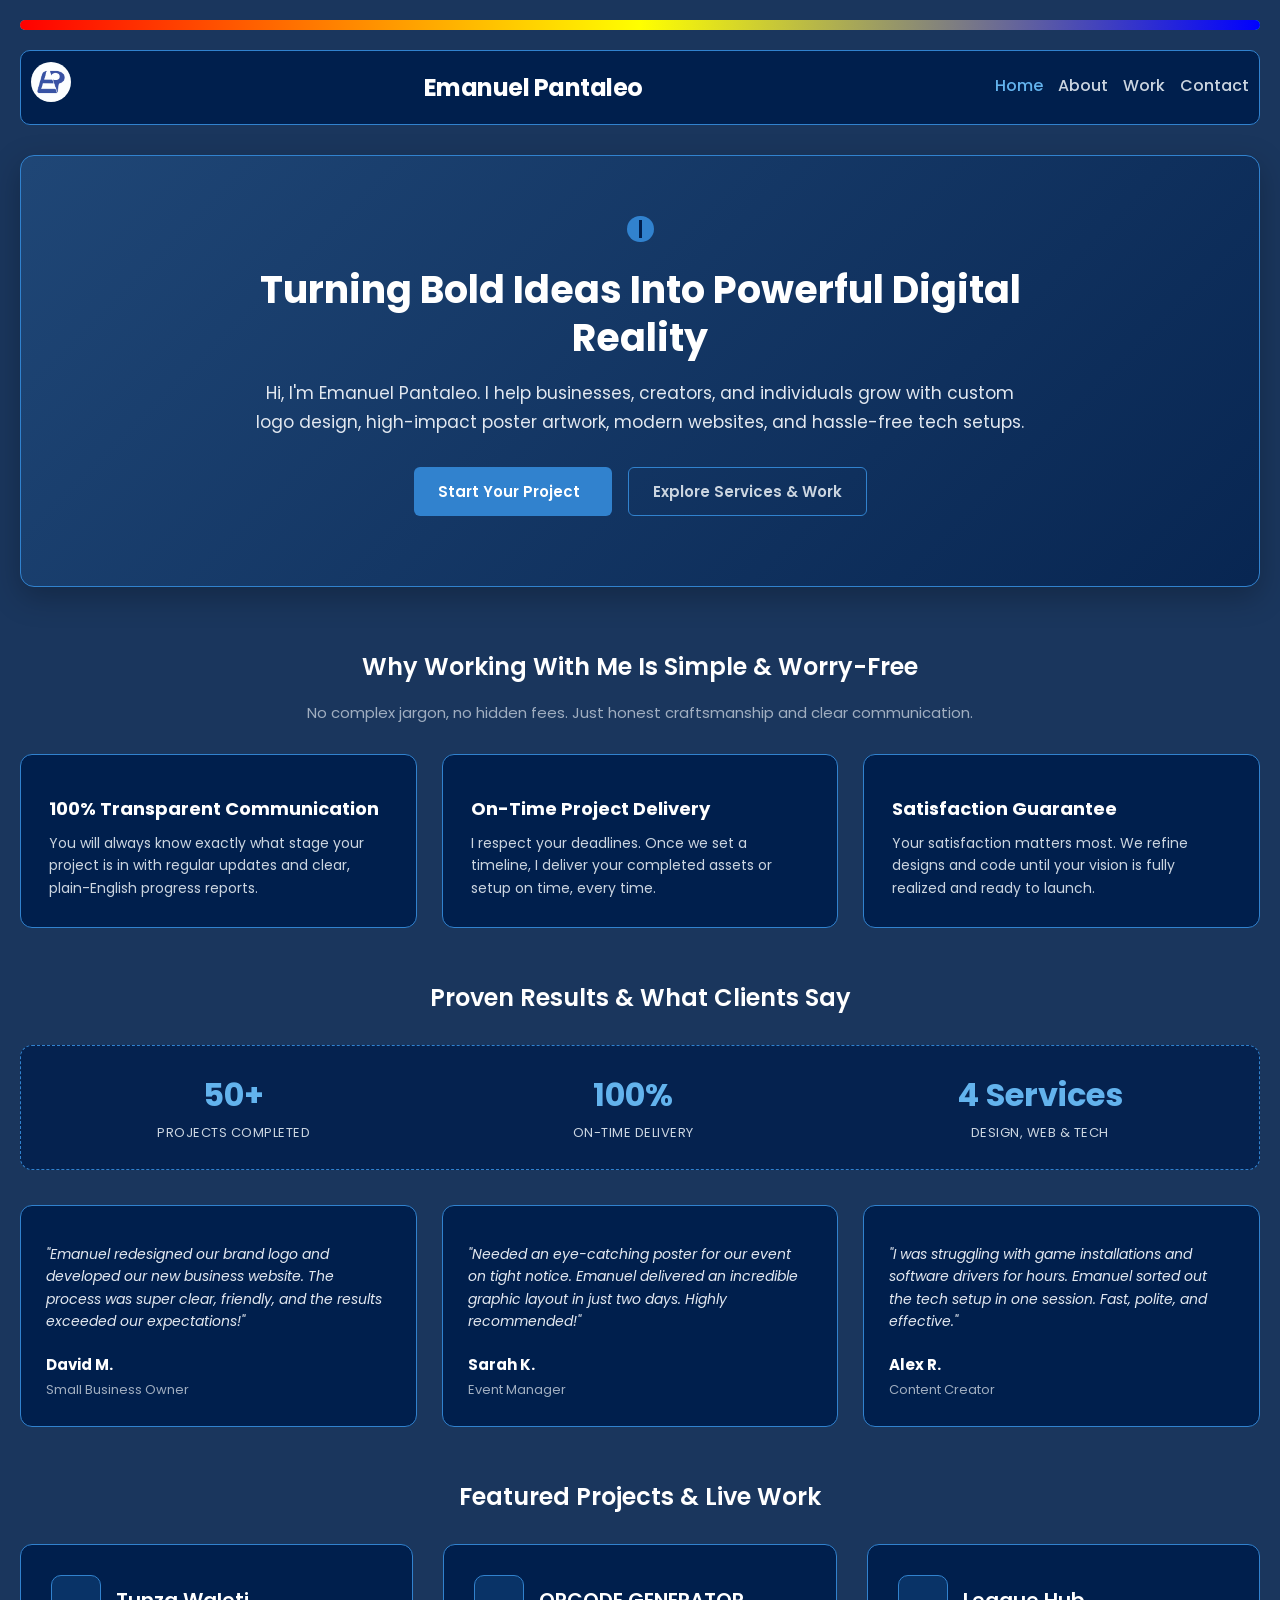
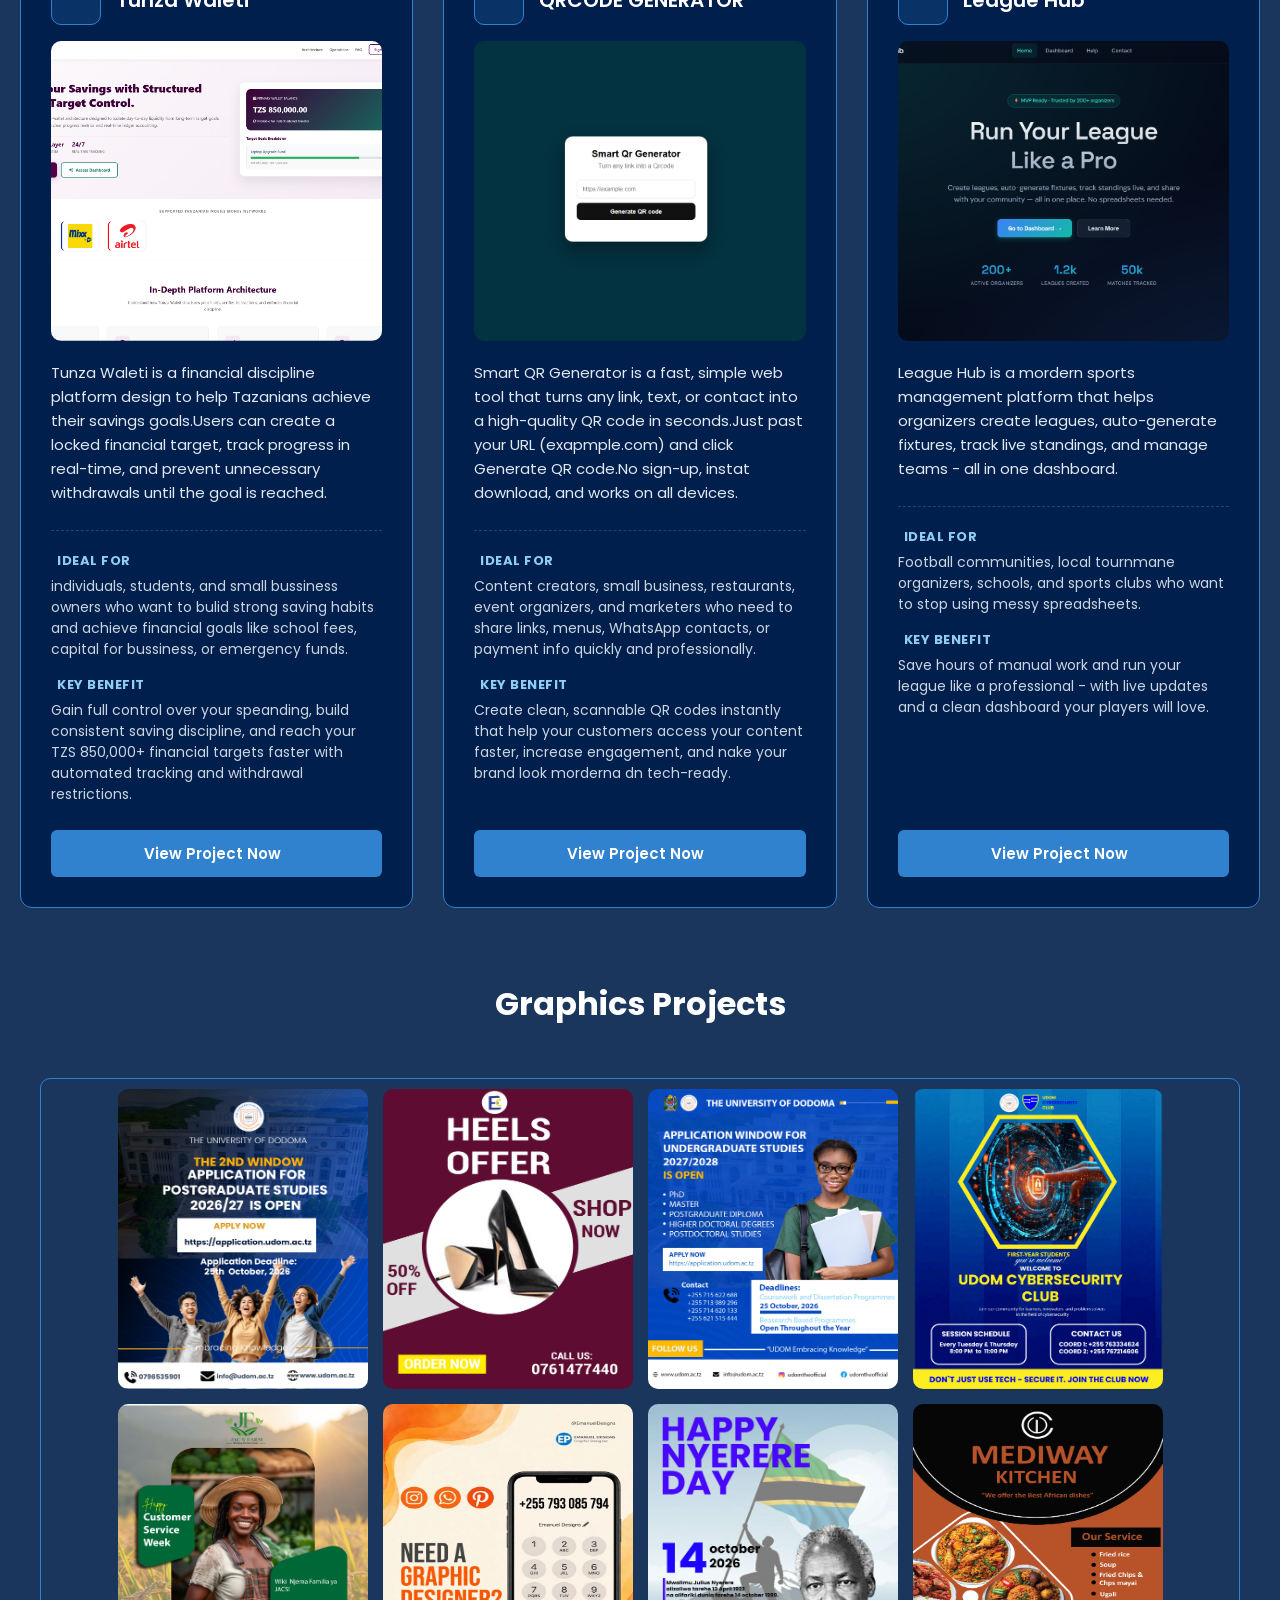
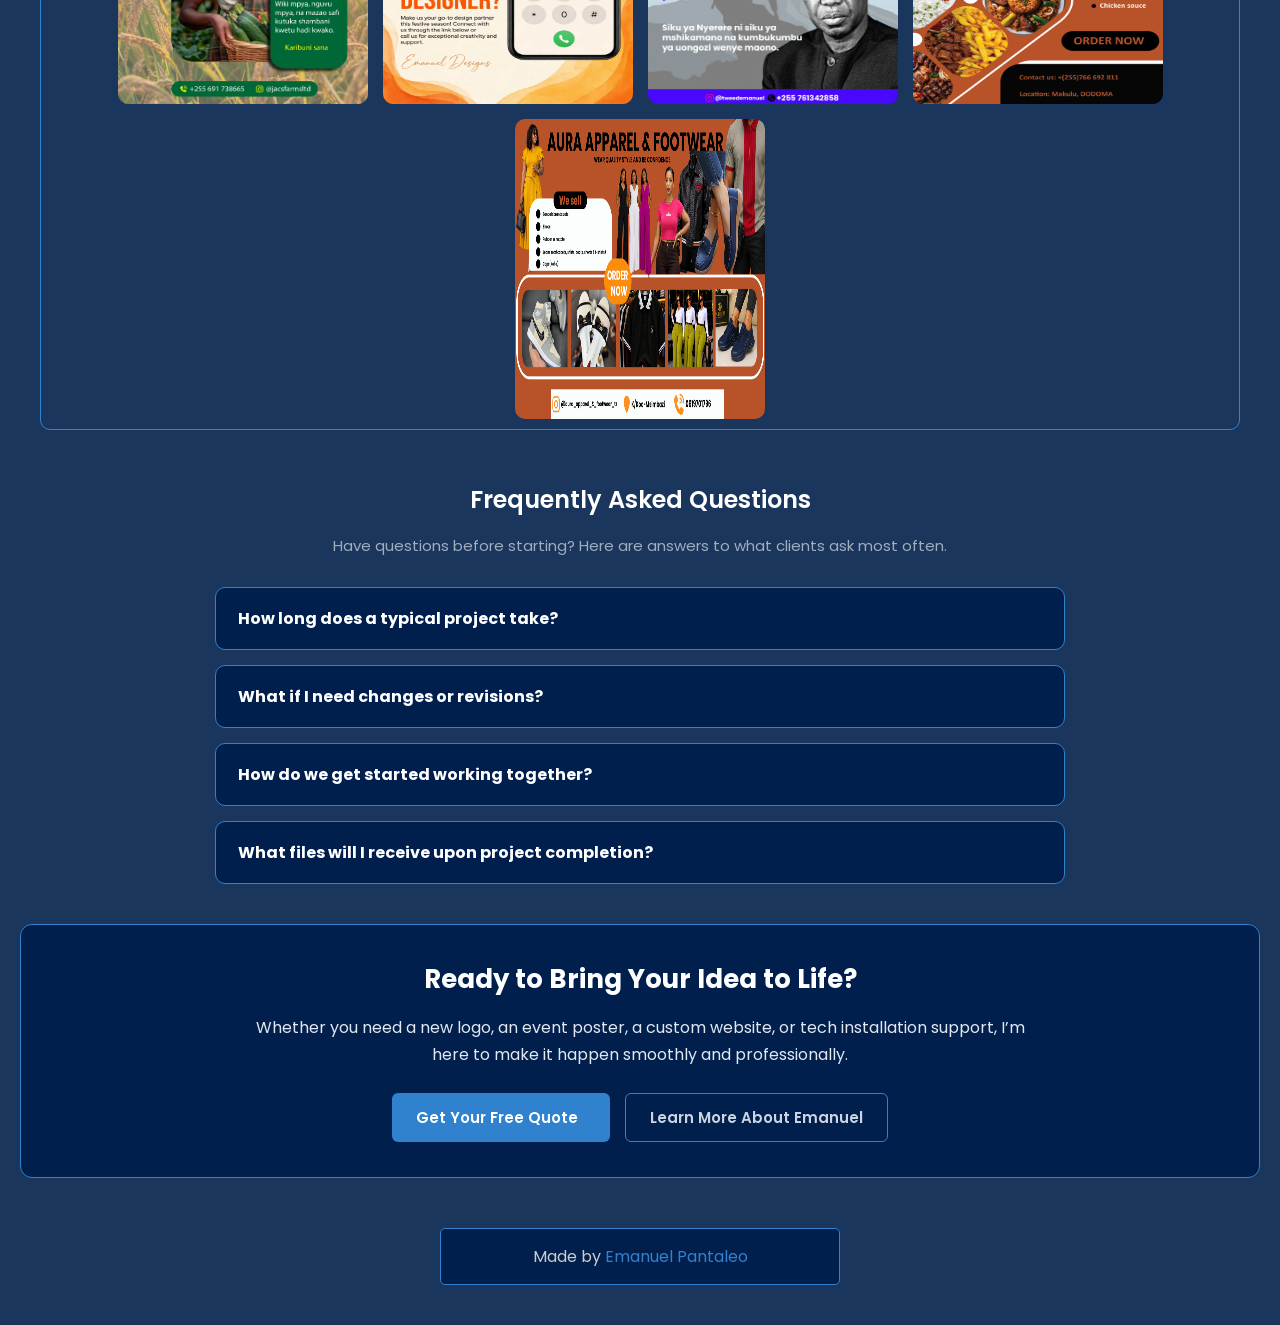
==== index.html @ 7dbca944 "feat: add admin dashboard, settings, and main application pages" ====
<!DOCTYPE html>
<html lang="en">

<head>
    <!-- Google tag (gtag.js) -->
    <script async src="https://www.googletagmanager.com/gtag/js?id=G-T45WWDJSTZ"></script>
    <script>
        window.dataLayer = window.dataLayer || [];
        function gtag() { dataLayer.push(arguments); }
        gtag('js', new Date());

        gtag('config', 'G-T45WWDJSTZ');
    </script>

    <meta charset="UTF-8">
    <meta name="viewport" content="width=device-width, initial-scale=1.0">
    <meta name="description"
        content="Emanuel Pantaleo - Creative Designer & Web Developer offering Brand Logos, Poster Design, Custom Websites, and Tech Setups.">
    <meta name="google-site-verification" content="9YJyQ1XTw_a3k9KIdV8qBuEGfE4kiVlLpHru206mN8c" />
    <title>Emanuel Pantaleo | Home</title>
    <link rel="stylesheet" href="/css/style.css" type="text/css">
    <link rel="icon" href="/assets/icons/panta logo-07.png" type="image/x-icon">
    <link rel="stylesheet" href="https://unicons.iconscout.com/release/v4.0.0/css/line.css">

</head>

<body>
    <!---scroll bar ----->
    <div class="bar">
        <div class="scroll-bar"></div>
    </div>

    <div class="intro-loader">
        <h1 class="name">HOME/</h1>
    </div>

    <!-----scroll up button ------>
    <button id="scrollup" title="Go to up">Up</button>


    <div class="app-container">
        <!-- Header Navigation -->
        <header class="top-bar">
            <div class="logo">
                <a href="/home.html"><img src="/assets/icons/panta logo-01.jpg" loading="lazy" alt="emanuel logo"></a>
            </div>
            <h1 class="logo-title"><a href="/home.html">Emanuel Pantaleo</a></h1>
            <nav>
                <ul class="nav-links">
                    <li><a href="/home.html" class="active">Home</a></li>
                    <li><a href="/pages/about.html">About</a></li>
                    <li><a href="/pages/work.html">Work</a></li>
                    <li><a href="/pages/contact.html">Contact</a></li>
                    <!-- <button class="switch-btn" id="toggle">
                        <i class="uil uil-moon"></i>toggle
                    </button> -->
                </ul>
            </nav>
        </header>

        <!-- Main Content Area -->
        <main class="home-page">

            <!-- 1. HERO SECTION -->
            <section class="home-hero">
                <div class="hero-content">
                    <span class="badge"><i class="uil uil-sparkles"></i>
                        <h4>Welcome to My Portfolio</h4>
                    </span>
                    <h2>Turning Bold Ideas Into Powerful Digital Reality</h2>
                    <p class="hero-subtext">Hi, I'm Emanuel Pantaleo. I help businesses, creators, and individuals grow
                        with custom logo design, high-impact poster artwork, modern websites, and hassle-free tech
                        setups.</p>
                    <div class="hero-cta-buttons">
                        <a href="/pages/contact.html" class="btn btn-primary">Start Your Project <i
                                class="uil uil-arrow-right"></i></a>
                        <a href="/pages/work.html" class="btn btn-secondary">Explore Services &amp; Work</a>
                    </div>
                </div>
            </section>

            <!-- 2. TRUST SECTION -->
            <section class="content-section trust-section">
                <div class="section-header center-header">
                    <i class="uil uil-shield-check section-icon"></i>
                    <h2>Why Working With Me Is Simple &amp; Worry-Free</h2>
                    <p class="section-subtext">No complex jargon, no hidden fees. Just honest craftsmanship and clear
                        communication.</p>
                </div>
                <div class="trust-grid">
                    <div class="trust-card">
                        <div class="trust-icon"><i class="uil uil-comments-alt"></i></div>
                        <h3>100% Transparent Communication</h3>
                        <p>You will always know exactly what stage your project is in with regular updates and clear,
                            plain-English progress reports.</p>
                    </div>
                    <div class="trust-card">
                        <div class="trust-icon"><i class="uil uil-stopwatch"></i></div>
                        <h3>On-Time Project Delivery</h3>
                        <p>I respect your deadlines. Once we set a timeline, I deliver your completed assets or setup on
                            time, every time.</p>
                    </div>
                    <div class="trust-card">
                        <div class="trust-icon"><i class="uil uil-thumbs-up"></i></div>
                        <h3>Satisfaction Guarantee</h3>
                        <p>Your satisfaction matters most. We refine designs and code until your vision is fully
                            realized and ready to launch.</p>
                    </div>
                </div>
            </section>

            <!-- 3. SOCIAL PROOF SECTION -->
            <section class="content-section social-proof-section">
                <div class="section-header center-header">
                    <i class="uil uil-star section-icon"></i>
                    <h2>Proven Results &amp; What Clients Say</h2>
                </div>

                <!-- Stats Bar -->
                <div class="stats-bar">
                    <div class="stat-item">
                        <span class="stat-number">50+</span>
                        <span class="stat-label">Projects Completed</span>
                    </div>
                    <div class="stat-item">
                        <span class="stat-number">100%</span>
                        <span class="stat-label">On-Time Delivery</span>
                    </div>
                    <div class="stat-item">
                        <span class="stat-number">4 Services</span>
                        <span class="stat-label">Design, Web &amp; Tech</span>
                    </div>
                </div>

                <!-- Testimonials Grid -->
                <div class="testimonials-grid">
                    <div class="testimonial-card">
                        <div class="stars"><i class="uil uil-star"></i><i class="uil uil-star"></i><i
                                class="uil uil-star"></i><i class="uil uil-star"></i><i class="uil uil-star"></i></div>
                        <p class="testimonial-text">"Emanuel redesigned our brand logo and developed our new business
                            website. The process was super clear, friendly, and the results exceeded our expectations!"
                        </p>
                        <div class="testimonial-author">
                            <strong>David M.</strong>
                            <span>Small Business Owner</span>
                        </div>
                    </div>

                    <div class="testimonial-card">
                        <div class="stars"><i class="uil uil-star"></i><i class="uil uil-star"></i><i
                                class="uil uil-star"></i><i class="uil uil-star"></i><i class="uil uil-star"></i></div>
                        <p class="testimonial-text">"Needed an eye-catching poster for our event on tight notice.
                            Emanuel delivered an incredible graphic layout in just two days. Highly recommended!"</p>
                        <div class="testimonial-author">
                            <strong>Sarah K.</strong>
                            <span>Event Manager</span>
                        </div>
                    </div>

                    <div class="testimonial-card">
                        <div class="stars"><i class="uil uil-star"></i><i class="uil uil-star"></i><i
                                class="uil uil-star"></i><i class="uil uil-star"></i><i class="uil uil-star"></i></div>
                        <p class="testimonial-text">"I was struggling with game installations and software drivers for
                            hours. Emanuel sorted out the tech setup in one session. Fast, polite, and effective."</p>
                        <div class="testimonial-author">
                            <strong>Alex R.</strong>
                            <span>Content Creator</span>
                        </div>
                    </div>
                </div>
            </section>

            <!---------projects-------------------->
            <section class="content-section services-section">
                <div class="section-header center-header">
                    <i class="uil uil-star section-icon"></i>
                    <h2>Featured Projects &amp; Live Work</h2>
                </div>

                <div class="services-grid">
                    <!-------project 1-------------->
                    <div class="service-card">
                        <div class="service-header">
                            <div class="service-icon"><i class="uil uil-palette"></i></div>
                            <h3>Tunza Waleti</h3>
                        </div>

                        <img class="serivce-img" src="/assets/images/tunza waleti image.png" alt="">

                        <p class="service-description">Tunza Waleti is a financial discipline platform design to help
                            Tazanians achieve their savings goals.Users can create a locked financial target, track
                            progress in real-time, and prevent unnecessary withdrawals until the goal is reached.</p>

                        <div class="service-details">
                            <div class="detail-group">
                                <h4><i class="uil uil-users-alt"></i> Ideal For</h4>
                                <p>individuals, students, and small bussiness owners who want to bulid strong saving
                                    habits and achieve financial goals like school fees, capital for bussiness, or
                                    emergency funds.</p>
                            </div>
                            <div class="detail-group">
                                <h4><i class="uil uil-check-circle"></i> Key Benefit</h4>
                                <p>Gain full control over your speanding, build consistent saving discipline, and reach
                                    your TZS 850,000+ financial targets faster with automated tracking and withdrawal
                                    restrictions.</p>
                            </div>
                        </div>
                        <div class="service-footer">
                            <a href="http://tunzawaleti.infinityfree.me" target="_blank" class="btn btn-primary">View
                                Project Now<i class="uil uil-arrow-right"></i></a>
                        </div>
                    </div>

                    <!----project 2--------->
                    <div class="service-card">
                        <div class="service-header">
                            <div class="service-icon"><i class="uil uil-palette"></i></div>
                            <h3>QRCODE GENERATOR </h3>
                        </div>

                        <img class="serivce-img" src="/assets/images/qrcode image.png" alt="">

                        <p class="service-description">Smart QR Generator is a fast, simple web tool that turns any
                            link, text, or contact into a high-quality QR code in seconds.Just past your URL
                            (exapmple.com) and click Generate QR code.No sign-up, instat download, and works on all
                            devices.</p>

                        <div class="service-details">
                            <div class="detail-group">
                                <h4><i class="uil uil-users-alt"></i> Ideal For</h4>
                                <p>Content creators, small business, restaurants, event organizers, and marketers who
                                    need to share links, menus, WhatsApp contacts, or payment info quickly and
                                    professionally.</p>
                            </div>
                            <div class="detail-group">
                                <h4><i class="uil uil-check-circle"></i> Key Benefit</h4>
                                <p>Create clean, scannable QR codes instantly that help your customers access your
                                    content faster, increase engagement, and nake your brand look morderna dn
                                    tech-ready.</p>
                            </div>
                        </div>
                        <div class="service-footer">
                            <a href="/pages/qrcode.html" target="_blank" class="btn btn-primary">View Project Now <i
                                    class="uil uil-arrow-right"></i></a>
                        </div>
                    </div>
                    <!----project 3--------->
                    <div class="service-card">
                        <div class="service-header">
                            <div class="service-icon"><i class="uil uil-palette"></i></div>
                            <h3>League Hub</h3>
                        </div>

                        <img class="serivce-img" src="/assets/images/leaguehub image.png" alt="">

                        <p class="service-description">League Hub is a mordern sports management platform that helps
                            organizers create leagues, auto-generate fixtures, track live standings, and manage teams -
                            all in one dashboard.</p>

                        <div class="service-details">
                            <div class="detail-group">
                                <h4><i class="uil uil-users-alt"></i> Ideal For</h4>
                                <p>Football communities, local tournmane organizers, schools, and sports clubs who want
                                    to stop using messy spreadsheets.</p>
                            </div>
                            <div class="detail-group">
                                <h4><i class="uil uil-check-circle"></i> Key Benefit</h4>
                                <p>Save hours of manual work and run your league like a professional - with live updates
                                    and a clean dashboard your players will love.</p>
                            </div>
                        </div>
                        <div class="service-footer">
                            <a href="https://leaguehub-league.netlify.app" target="_blank" class="btn btn-primary">View
                                Project Now <i class="uil uil-arrow-right"></i></a>
                        </div>
                    </div>
                </div>
            </section>


            <!-----Graphics filter gallary ------>
            <div class="gallary-body-container" id="graphics">
                <div class="section-header center-header">
                    <i class="uil uil-shield-check section-icon"></i>
                    <!-- <i class="uil uil-star section-icon"></i>
                    <h2>Featured Projects &amp; Live Work</h2> -->
                    <h1>Graphics Projects</h1>
                </div>

                <div class="gallary-body">
                    <div class="gallary-img">
                        <img src="/assets/images/angle-application-window.jpg" loading="lazy" alt="">
                    </div>
                    <div class="gallary-img">
                        <img src="/assets/images/edinas posters.png" loading="lazy" alt="">
                    </div>
                    <div class="gallary-img">
                        <img src="/assets/images/welcome 1st year.jpg" loading="lazy" alt="">
                    </div>
                    <div class="gallary-img">
                        <img src="/assets/images/welcome to cyber club poster.png" loading="lazy" alt="">
                    </div>
                    <div class="gallary-img">
                        <img src="/assets/images/happy customer week.jpg" loading="lazy" alt="">
                    </div>
                    <div class="gallary-img">
                        <img src="/assets/images/need graphic designer.jpg" loading="lazy" alt="">
                    </div>
                    <div class="gallary-img">
                        <img src="/assets/images/nyerere day poster.jpg" loading="lazy" alt="">
                    </div>
                    <div class="gallary-img">
                        <img src="/assets/images/witness flyer.png" loading="lazy" alt="">
                    </div>
                    <div class="gallary-img">
                        <img src="/assets/images/humfrey poster.png" loading="lazy" alt="">
                    </div>
                </div>
            </div>

            <!-- 4. FAQ SECTION -->
            <section class="content-section faq-section">
                <div class="section-header center-header">
                    <i class="uil uil-question-circle section-icon"></i>
                    <h2>Frequently Asked Questions</h2>
                    <p class="section-subtext">Have questions before starting? Here are answers to what clients ask most
                        often.</p>
                </div>

                <div class="faq-list">
                    <details class="faq-item">
                        <summary><strong>How long does a typical project take?</strong> <i
                                class="uil uil-angle-down faq-arrow"></i></summary>
                        <p>Turnaround depends on the service. Logo and poster designs usually take 2 to 4 business days.
                            Tech setup sessions are often completed within 24 hours. Full web design projects typically
                            take 1 to 3 weeks based on project size.</p>
                    </details>

                    <details class="faq-item">
                        <summary><strong>What if I need changes or revisions?</strong> <i
                                class="uil uil-angle-down faq-arrow"></i></summary>
                        <p>Every design and web project includes revision rounds. We review drafts together and adjust
                            colors, fonts, or layouts until you are completely confident with the final result.</p>
                    </details>

                    <details class="faq-item">
                        <summary><strong>How do we get started working together?</strong> <i
                                class="uil uil-angle-down faq-arrow"></i></summary>
                        <p>It's easy! Simply click "Start Your Project", fill out the short contact form with your
                            ideas, and I will reply within 24 hours with clear next steps and a free estimate.</p>
                    </details>

                    <details class="faq-item">
                        <summary><strong>What files will I receive upon project completion?</strong> <i
                                class="uil uil-angle-down faq-arrow"></i></summary>
                        <p>For design work, you will receive full high-resolution print files (PDF, EPS) and digital
                            assets (PNG, SVG). For web projects, you get full ownership of your clean code and live
                            website files.</p>
                    </details>
                </div>
            </section>

            <!-- 5. FINAL CALL TO ACTION SECTION -->
            <section class="content-section cta-section">
                <div class="cta-card">
                    <h2>Ready to Bring Your Idea to Life?</h2>
                    <p>Whether you need a new logo, an event poster, a custom website, or tech installation support, I’m
                        here to make it happen smoothly and professionally.</p>
                    <div class="cta-actions">
                        <a href="/pages/contact.html" class="btn btn-primary">Get Your Free Quote <i
                                class="uil uil-arrow-right"></i></a>
                        <a href="/pages/about.html" class="btn btn-secondary">Learn More About Emanuel</a>
                    </div>
                </div>
            </section>

        </main>

        <!-- Footer -->
        <footer class="footer">
            <p>Made by <a href="#" class="footer-link">Emanuel Pantaleo
                    <span class="tooltip-box">
                        Thanks for view my portfolio
                    </span>
                </a></p>
        </footer>
    </div>


    <script>
        //button toggle action
        // const btn = document.getElementById("toggle");

        // if (localStorage.getItem("them") === "dark") {
        //     document.body.classList.add("dark");
        //     btn.firstElementChild.classList.replace("uil-moon", "uil-sun");
        // } else {
        //     btn.firstElementChild.classList.replace("uil-sun", "uil-moon");
        // }

        // btn.onclick = () => {
        //     document.body.classList.toggle("dark");
        //     if (document.body.classList.contains("dark")) {
        //         localStorage.setItem("them", "dark");
        //         btn.firstElementChild.classList.replace("uil-moon", "uil-sun");
        //     } else {
        //         localStorage.setItem("them", "light");
        //         btn.firstElementChild.classList.replace("uil-sun", "uil-moon");
        //     }
        // };

        //loading page animation
        // window.addEventListener("load", () => {

        //     const name = document.querySelector(".name");
        //     const intro = document.querySelector(".intro-loader");

        //     setTimeout(() => {
        //         name.style.opacity = "1";
        //         name.style.transform = "translateY(0)";
        //     }, 300);

        //     setTimeout(() => {
        //         intro.style.top = "-100%";
        //     }, 2000);

        // });
    </script>

    <!-----scroll up button script----->
    <script>
        const scrollup = document.getElementById("scrollup");

        //show the button when scrolling down 100px
        window.addEventListener("scroll", () => {
            if (document.body.scrollTop > 100 || document.documentElement.scrollTop > 100) {
                scrollup.style.display = "block";
            } else {
                scrollup.style.display = "none";
            }
        });

        //scroll to top smothly
        scrollup.addEventListener("click", () => {
            window.scrollTo({
                top: 0,
                behavior: "smooth"
            });
        });
    </script>
    <script src="/js/loader.js"></script>
</body>

</html>
---- css/style.css ----
@import url('https://fonts.googleapis.com/css2?family=poppins:wght@400;500;600;700&display=swap');

:root {
    --bg: #1a365d;
    --text: white;
}

* {
    margin: 0;
    padding: 0;
    box-sizing: border-box;
    font-family: 'poppins', sans-serif;
}

body.dark {
    --bg: white;
    --text: black;
}

body {
    background-color: #1a365d;
    padding: 20px;
    overflow-x: hidden;
}

/* highlighting text */
body::selection {
    background-color: #00d0ff;
    color: #fff;
}

html,
body {
    scroll-behavior: smooth;
    scroll-padding-top: 90px;
}

.bar {
    width: 100%;
    background-color: #00d0ff;
    height: 10px;
    border-radius: 50px;
    margin-bottom: 20px;
    position: sticky;
    top: 0;
    left: 0;
    z-index: 1000;
}

.scroll-bar {
    width: 100%;
    height: 100%;
    background: linear-gradient(90deg, red, yellow, blue);
    border-radius: 10px;
    margin-bottom: 20px;
    z-index: -1;
    animation: fill linear;
    transform-origin: left;
    animation-timeline: scroll();
}

@keyframes fill {
    from {
        transform: scaleX(0);
    }

    to {
        transform: scaleX(1);
    }

}

/* 
loading
.loader{
    width: 60px;
    height: 60px;
    z-index: 9999;
    display: flex;
    justify-content: center;
    align-items: center;
    border:6px solid #444;
    border-top:6px solid #00bfff;
    border-radius: 50%;
    animation:spin 1s linear infinite;
}

@keyframes spin{
    100%{
        transform:rotate(360deg);
    }
} */

/* loading animation */
.intro-loader {
    position: fixed;
    top: 0;
    left: 0;
    width: 100%;
    height: 100vh;
    background-color: var(--bg);
    display: flex;
    justify-content: center;
    align-items: center;
    z-index: 9999;
    transition: 0.8s ease;
}

.name {
    color: var(--text);
    font-size: 60px;
    letter-spacing: 5px;
    opacity: 0;
    transform: translateY(40px);
    transition: 0.8s ease;
}

@media (max-width: 768px) {
    .intro-loader {
        position: fixed;
        top: 0;
        left: 0;
        width: 100%;
        height: 100vh;
        background-color: var(--bg);
        display: flex;
        justify-content: center;
        align-items: center;
        z-index: 9999;
        transition: 0.8s ease;
    }
}

/* @keyframes fadeInDown {
    from {
        opacity: 0;
        transform: translateY(40px);
    }

    to {
        opacity: 1;
        transform: translateY(0);
    }
} */

/* footer */
.footer {
    text-align: center;
    padding: 15px;
    color: #ccc;
    background-color: #001f4d;
    border: 1px solid #3182ce;
    border-radius: 5px;
    max-width: 400px;
    margin: 50px auto 20px;
    position: relative;
    cursor: help;
}

.footer-link {
    color: #3182ce;
    text-decoration: none;
}

.tooltip-box {
    position: absolute;
    bottom: 100%;
    left: 50%;
    transform: translateX(-50%);
    background-color: #fff;
    color: #001f4d;
    padding: 5px 10px;
    border-radius: 5px;
    opacity: 0;
    visibility: hidden;
    transition: all 0.3s ease;
}

.tooltip-box:after {
    content: " ";
    position: absolute;
    top: 100%;
    left: 50%;
    border-width: 6px;
    border-style: solid;
    border-color: #fff transparent transparent transparent;
    transform: translateX(-50%);
}

.footer-link:hover .tooltip-box {
    opacity: 1;
    visibility: visible;
}

/* .app-container {
    max-width: 1220px;
    min-height: 90vh;
    margin: 0 auto;
    padding: 20px;
    border: 1px solid #3182ce;
    border-radius: 10px;
    display: flex;
    flex-direction: column;
}

.wrapper {
    margin-top: 30px;
    flex: 1;
    display: grid;
    gap: 20px;
    grid-template-columns: repeat(auto-fill, 265px);
}

.wrapper li {
    height: 250px;
    list-style: none;
    border-radius: 5px;
    padding: 15px 20px 20px;
    background-color: #ccc;
    box-shadow: 0 4px 8px rgba(0, 0, 0, 0.05);
}

.add-box,
.icon,
.button-content,
.popup,
header,
.settings .menu li {
    display: flex;
    align-items: center;
    justify-content: space-between;
}

.add-box {
    cursor: pointer;
    flex-direction: column;
    justify-content: center;
}

.add-box .icon {
    height: 78px;
    width: 78px;
    color: #3182ce;
    font-size: 40px;
    border-radius: 50%;
    justify-content: center;
    border: 2px dashed #3182ce;
}

.add-box p {
    color: #3182ce;
    font-weight: 500;
    margin-top: 20px;
}

.note {
    display: flex;
    flex-direction: column;
    justify-content: space-between;
}

.note .details {
    max-height: 165px;
    overflow-y: auto;
}

.note .details::-webkit-scrollbar,
.popup textarea::-webkit-scrollbar {
    width: 0;
}

.note .details:hover::-webkit-scrollbar,
.popup textarea:hover::-webkit-scrollbar {
    width: 5px;
}

.note .details:hover::-webkit-scrollbar-track,
.popup textarea:hover::-webkit-scrollbar-track {
    background-color: #f1f1f1;
    border-radius: 25px;
}

.note .details:hover::-webkit-scrollbar-thumb,
.popup textarea:hover::-webkit-scrollbar-thumb {
    background: #e6e6e6;
    border-radius: 25px;
}

.note p {
    font-size: 22px;
    font-weight: 500;
}

.note span {
    display: block;
    color: #575757;
    font-size: 16px;
    margin-top: 5px;
}

.note .botton-content {
    padding-top: 10px;
    border-radius: 1px solid #ccc;
}

.botton-content span {
    color: #6d6d6d;
    cursor: pointer;
    font-size: 15px;
}

.botton-content .settings {
    position: relative;
}

.botton-content .settings i {
    color: #6d6d6d;
    cursor: pointer;
    font-size: 15px;
}

.settings .menu {
    z-index: 1;
    bottom: 0;
    right: -5px;
    padding: 5px 0;
    background-color: #fff;
    position: absolute;
    border-radius: 4px;
    transform: scale(0);
    transform-origin: bottom right;
    box-shadow: 0 0 6px rgba(0, 0, 0, 0.15);
    transition: transform 0.2s ease;
}

.settings.show .menu {
    transform: scale(1);
}

.settings .menu li {
    height: 25px;
    font-size: 16px;
    margin-bottom: 2px;
    padding: 17px 15px;
    cursor: pointer;
    box-shadow: 0;
    justify-content: flex-start;
}

.menu li:last-child {
    margin-bottom: 0;
}

.menu li:hover {
    background-color: #f5f5f5;
}

.menu li i {
    padding-right: 8px;
}

.popup-box {
    position: fixed;
    top: 0;
    left: 0;
    z-index: 2;
    height: 100%;
    width: 100%;
    background: rgba(0, 0, 0, 0.4)
}

.popup-box .popup {
    position: absolute;
    top: 50%;
    left: 50%;
    z-index: 3;
    width: 100%;
    max-width: 400px;
    justify-content: center;
    transform: translate(-50%, 50%) scale(0.95);
}

.popup-box,
.popup {
    opacity: 0;
    pointer-events: none;
    transition: all 0.25s ease;
}

.popup-box.show,
.popup-box.show .popup {
    opacity: 1;
    pointer-events: auto;
}

.popup-box.show .popup {
    transform: translate(-50%, -50%) scale(1);
}

.popup .content {
    border-radius: 5px;
    background: #fff;
    width: calc(100% - 15px);
    box-shadow: 0 0 15px rgba(0, 0, 0, 0.1);
}

.content header {
    padding: 15px 25px;
    border-bottom: 1px solid #ccc;
}

.content header p {
    font-size: 20px;
    font-weight: 500;
}

.content header i {
    color: #8b8989;
    cursor: pointer;
    font-size: 23px;
}

.content form {
    margin: 15px 25px 25px;
}

.content form .row {
    margin-bottom: 20px;
}

form .row label {
    font-size: 18px;
    display: block;
    margin-bottom: 6px;
}

form :where(input, textarea) {
    height: 50px;
    width: 100%;
    outline: none;
    font-size: 17px;
    padding: 0 15px;
    border-radius: 4px;
    border: 1px solid #999;
}

form :where(input, textarea):focus {
    box-shadow: 0 20px 4px rgba(0, 0, 0, 0.11);
}

form .row textarea {
    height: 150px;
    resize: none;
    padding: 8px 15px;
}

form button {
    width: 100%;
    height: 50px;
    color: #fff;
    border: none;
    cursor: pointer;
    font-size: 17px;
    border-radius: 4px;
    background-color: #2b6cb0;
}

@media(max-width: 660px) {
    .wrapper {
        margin: 15px;
        gap: 15px;
        grid-template-columns: repeat(auto-fill, 100%);
    }

    .popup-box .popup {
        max-width: calc(100% - 15px);
    }

    .botton-content .settings i {
        font-size: 17px;
    }
} */



/* ==========================================
   About Page & Header Navigation Styling
   ========================================== */

.top-bar {
    display: flex;
    justify-content: space-between;
    align-items: center;
    margin-bottom: 30px;
    padding: 10px 10px 15px;
    position: sticky;
    background-color: #001f4d;
    border: 1px solid #3182ce;
    z-index: 100;
    border-radius: 10px;
    top: 0;
    animation: anime 0.5s ease forwards;
}

@keyframes anime {
    from {
        opacity: 0;
        transform: translate(0, -50px);
    }

    to {
        opacity: 1;
        transform: translate(0, 0);
    }
}

.logo-title a {
    color: #ffffff;
    text-decoration: none;
    font-size: 24px;
    font-weight: 700;
    letter-spacing: -0.5px;

}

.logo img {
    border-radius: 50%;
    width: 40px;
    height: 40px;
}

.nav-links {
    display: flex;
    gap: 15px;
    list-style: none;
}

.nav-links .switch-btn {
    padding: 5px 10px;
    cursor: pointer;
    border: 1px solid #00d0ff;
    background-color: #001f4d;
    border-radius: 20px;
    color: #00d0ff;
    font-size: 12px;
    display: flex;
    align-items: center;
    gap: 10px;
}

.switch-btn:hover {
    transform: scale(1.1);
}

.switch-btn i {
    font-size: 12px;
}

.nav-links a {
    color: #cbd5e0;
    text-decoration: none;
    font-weight: 500;
    font-size: 16px;
    transition: color 0.2s ease;
}

.nav-links a:hover,
.nav-links a.active {
    color: #63b3ed;
}


/* Hero Section */
.about-hero {
    display: flex;
    align-items: center;
    gap: 40px;
    padding: 25px;
    margin-bottom: 40px;
    background: rgba(0, 31, 77, 0.5);
    border: 1px solid #3182ce;
    border-radius: 12px;
}

.resume {
    padding: 10px 20px;
    border-radius: 20px;
}

.resume button {
    display: inline-block;
    background: #3182ce;
    color: #fff;
    font-size: 12px;
    font-weight: 600;
    padding: 4px 12px;
    border-radius: 20px;
    margin-bottom: 12px;
    text-transform: uppercase;
    letter-spacing: 0.5px;
    border: none;
    cursor: pointer;
    transition: transform 0.2s ease;
}

.resume button:hover {
    transform: scale(1.1);
}

.resume button i {
    padding-right: 5px;
    font-size: 18px;
}

.profile-frame {
    flex-shrink: 0;
}

.profile-img {
    width: 180px;
    height: 180px;
    border-radius: 50%;
    object-fit: cover;
    border: 3px solid #3182ce;
    box-shadow: 0 8px 20px rgba(0, 0, 0, 0.3);
}

.hero-text {
    color: #fff;
}

.badge {
    display: inline-block;
    background: #3182ce;
    color: #fff;
    font-size: 12px;
    font-weight: 600;
    padding: 4px 12px;
    border-radius: 20px;
    margin-bottom: 12px;
    text-transform: uppercase;
    letter-spacing: 0.5px;
    width: calc(100% - 20);
    /* animation: type 5s steps(23) infinite;
    overflow-x: hidden;
    border-right: 3px solid white;
    white-space: nowrap; */
}

.badge h4 {
    animation: type 5s steps(40, end) infinite,
        blink .75s step-end infinite;
    overflow-x: hidden;
    border-right: 3px solid #001f4d;
    white-space: nowrap;
    /* font-size: clamp(1.2rem, 5vw, 3rem); */
    width: 0;
}

@keyframes blink {
    50% {
        border-color: transparent;
    }
}

@keyframes type {
    from {
        width: 0;
    }

    to {
        width: 100%;
    }
}

.hero-text h2 {
    font-size: 30px;
    margin-bottom: 10px;
    color: #ffffff;
}

.tagline {
    font-size: 16px;
    color: #e2e8f0;
    line-height: 1.6;
}

/* General Content Sections */
.content-section {
    margin-bottom: 40px;
}

.section-header {
    display: flex;
    align-items: center;
    gap: 12px;
    margin-bottom: 16px;
    color: #63b3ed;
}

.section-icon {
    font-size: 26px;
}

.section-header h2 {
    font-size: 24px;
    color: #ffffff;
    font-weight: 600;
}

.card-box {
    background: #001f4d;
    border: 1px solid #3182ce;
    border-radius: 10px;
    padding: 25px;
    color: #e2e8f0;
    line-height: 1.8;
}

.card-box p+p {
    margin-top: 15px;
}

/* Mission Card */
.mission-card {
    background: linear-gradient(135deg, #2b6cb0 0%, #1a365d 100%);
    border: 1px solid #63b3ed;
    border-radius: 12px;
    padding: 35px 25px;
    text-align: center;
    color: #ffffff;
    box-shadow: 0 10px 25px rgba(0, 0, 0, 0.2);
}

.mission-icon {
    font-size: 38px;
    color: #90cdf4;
    margin-bottom: 10px;
    display: inline-block;
}

.mission-card h2 {
    font-size: 22px;
    margin-bottom: 12px;
    color: #90cdf4;
    text-transform: uppercase;
    letter-spacing: 1px;
}

.mission-text {
    font-size: 20px;
    font-weight: 500;
    line-height: 1.6;
    max-width: 850px;
    margin: 0 auto;
    font-style: italic;
}

/* skills cards */
.skills-grid {
    display: grid;
    grid-template-columns: repeat(auto-fit, minmax(260px, 1fr));
    gap: 20px;
}

.skill-card {
    background: #001f4d;
    border: 1px solid #3182ce;
    border-radius: 12px;
    padding: 22px 24px;
    color: #e2e8f0;
    transition: transform 0.3s cubic-bezier(0.4, 0, 0.2, 1), border-color 0.3s ease, box-shadow 0.3s ease;
    box-shadow: 0 4px 15px rgba(0, 0, 0, 0.2);
}

.skill-card:hover {
    transform: translateY(-4px);
    border-color: #63b3ed;
    box-shadow: 0 8px 25px rgba(0, 208, 255, 0.18);
}

.skill-info {
    display: flex;
    color: white;
    justify-content: space-between;
    margin-bottom: 8px;
    align-items: center;
    margin-bottom: 14px;
}

.skill-title {
    display: flex;
    align-items: center;
    gap: 10px;
}

.skill-icon {
    font-size: 22px;
    color: #63b3ed;
}

.skill-title {
    display: flex;
    align-items: center;
    gap: 10px;
    font-size: 17px;
    font-weight: 600;
    color: #ffffff;
}

.skill-icon {
    font-size: 24px;
    color: #00d0ff;
}

.skill-percentage {
    font-size: 14px;
    font-weight: 700;
    color: #63b3ed;
    background: rgba(49, 130, 206, 0.2);
    padding: 4px 12px;
    border-radius: 20px;
    border: 1px solid rgba(99, 179, 237, 0.3);
}


.skill-percentage {
    font-size: 14px;
    font-weight: 600;
    color: #00d0ff;
}

.skill-bar {
    height: 10px;
    border-radius: 999px;
    background-color: #333;
    background-color: rgba(255, 255, 255, 0.1);
    overflow: hidden;
    box-shadow: inset 0 1px 3px rgba(0, 0, 0, 0.4);
}

.progress {
    height: 100%;
    border-radius: inherit;
    background-color: #00d0ff;
    background: linear-gradient(90deg, #3182ce 0%, #00d0ff 100%);
    width: 0;
    animation: fills 15s linear forwards infinite;
    animation-range: entry 0% cover 50%;
}

@keyframes fills {
    to {
        width: var(--width);
    }
}


/* Values Grid */
.values-grid {
    display: grid;
    grid-template-columns: repeat(auto-fit, minmax(280px, 1fr));
    gap: 20px;
}

.value-card {
    background: #001f4d;
    border: 1px solid #3182ce;
    border-radius: 10px;
    padding: 25px;
    color: #e2e8f0;
    transition: transform 0.2s ease, border-color 0.2s ease;
}

.value-card:hover {
    transform: translateY(-3px);
    border-color: #63b3ed;
}

.value-icon {
    font-size: 32px;
    color: #63b3ed;
    margin-bottom: 12px;
}

.value-card h3 {
    font-size: 18px;
    color: #ffffff;
    margin-bottom: 10px;
}

.value-card p {
    font-size: 14px;
    line-height: 1.6;
    color: #cbd5e0;
}

/* Differentiator Section */
.differentiator-grid {
    display: grid;
    grid-template-columns: repeat(auto-fit, minmax(280px, 1fr));
    gap: 20px;
}

.diff-card {
    background: rgba(0, 31, 77, 0.7);
    border: 1px dashed #3182ce;
    border-radius: 10px;
    padding: 25px;
    color: #e2e8f0;
}

.diff-icon {
    font-size: 30px;
    color: #63b3ed;
    margin-bottom: 12px;
    display: inline-block;
}

.diff-card h3 {
    font-size: 18px;
    color: #ffffff;
    margin-bottom: 8px;
}

.diff-card p {
    font-size: 14px;
    line-height: 1.6;
    color: #cbd5e0;
}

/* CTA Section */
.cta-card {
    background: #001f4d;
    border: 1px solid #3182ce;
    border-radius: 12px;
    padding: 35px 25px;
    text-align: center;
    color: #ffffff;
}

.cta-card h2 {
    font-size: 26px;
    margin-bottom: 15px;
    color: #ffffff;
}

.cta-card p {
    font-size: 16px;
    line-height: 1.7;
    max-width: 800px;
    margin: 0 auto 25px;
    color: #e2e8f0;
}

.cta-actions {
    display: flex;
    justify-content: center;
    gap: 15px;
    flex-wrap: wrap;
}

.btn {
    display: inline-flex;
    align-items: center;
    gap: 8px;
    padding: 12px 24px;
    border-radius: 6px;
    font-size: 15px;
    font-weight: 600;
    text-decoration: none;
    transition: all 0.2s ease;
}

.btn-primary {
    background-color: #3182ce;
    color: #ffffff;
}

.btn-primary:hover {
    background-color: #2b6cb0;
}

.btn-secondary {
    background-color: transparent;
    color: #cbd5e0;
    border: 1px solid #3182ce;
}

.btn-secondary:hover {
    background-color: rgba(49, 130, 206, 0.15);
    color: #ffffff;
}

/* Responsive styles */
@media (max-width: 768px) {
    .top-bar {
        flex-direction: row;
        gap: 15px;
        text-align: center;
    }

    .logo-title {
        display: none;
    }

    .about-hero {
        flex-direction: column;
        text-align: center;
    }

    .profile-img {
        width: 140px;
        height: 140px;
    }

    .mission-text {
        font-size: 17px;
    }

    .logo img {
        display: flex;
        flex-direction: row;
        justify-content: center;
        align-items: center;
        border-radius: 50%;
        width: 30px;
        height: 30px;
    }

    .badge {
        animation: none;
    }

}

/* remove arrows from small screens */
@media (max-width: 768px) {
    .btn-primary i {
        display: none;
    }

    .resume i {
        display: none;
    }
}

/* ==========================================
   Work / Services Page Styling
   ========================================== */

.work-hero {
    text-align: center;
    padding: 30px 20px 40px;
    margin-bottom: 40px;
    background: rgba(0, 31, 77, 0.5);
    border: 1px solid #3182ce;
    border-radius: 12px;
}

.work-hero h2 {
    font-size: 32px;
    color: #ffffff;
    margin-top: 10px;
    margin-bottom: 12px;
}

.services-grid {
    display: grid;
    grid-template-columns: repeat(auto-fit, minmax(320px, 1fr));
    gap: 30px;
}

.service-card {
    background: #001f4d;
    border: 1px solid #3182ce;
    border-radius: 12px;
    padding: 30px;
    display: flex;
    flex-direction: column;
    justify-content: space-between;
    transition: transform 0.2s ease, border-color 0.2s ease, box-shadow 0.2s ease;
}

.service-card:hover {
    transform: translateY(-4px);
    border-color: #63b3ed;
    box-shadow: 0 10px 25px rgba(0, 0, 0, 0.3);
}

.service-header {
    display: flex;
    align-items: center;
    gap: 15px;
    margin-bottom: 16px;
}

.service-icon {
    width: 50px;
    height: 50px;
    border-radius: 10px;
    background: rgba(49, 130, 206, 0.2);
    border: 1px solid #3182ce;
    display: flex;
    align-items: center;
    justify-content: center;
    font-size: 26px;
    color: #63b3ed;
    flex-shrink: 0;
}

.serivce-img {
    border-radius: 10px;
    width: 100%;
    height: 300px;
    object-fit: cover;
    margin-bottom: 20px;
}

.service-header h3 {
    font-size: 20px;
    color: #ffffff;
    font-weight: 600;
}

.service-description {
    font-size: 15px;
    color: #e2e8f0;
    line-height: 1.6;
    margin-bottom: 25px;
}

.service-details {
    display: flex;
    flex-direction: column;
    gap: 15px;
    padding-top: 20px;
    border-top: 1px dashed rgba(49, 130, 206, 0.4);
    margin-bottom: 25px;
}

.detail-group h4 {
    font-size: 13px;
    color: #90cdf4;
    text-transform: uppercase;
    letter-spacing: 0.5px;
    margin-bottom: 5px;
    display: flex;
    align-items: center;
    gap: 6px;
}

.detail-group p {
    font-size: 14px;
    color: #cbd5e0;
    line-height: 1.5;
}

.service-footer {
    margin-top: auto;
}

.service-footer .btn {
    width: 100%;
    justify-content: center;
}

/* ==========================================
   Pricing & Contact Page Styling
   ========================================== */

.contact-hero {
    text-align: center;
    padding: 30px 20px 40px;
    margin-bottom: 40px;
    background: rgba(0, 31, 77, 0.5);
    border: 1px solid #3182ce;
    border-radius: 12px;
}

.contact-hero h2 {
    font-size: 32px;
    color: #ffffff;
    margin-top: 10px;
    margin-bottom: 12px;
}

.pricing-grid {
    display: grid;
    grid-template-columns: repeat(auto-fit, minmax(280px, 1fr));
    gap: 25px;
    margin-bottom: 50px;
}

.price-card {
    position: relative;
    background: #001f4d;
    border: 1px solid #3182ce;
    border-radius: 12px;
    padding: 28px 22px;
    display: flex;
    flex-direction: column;
    justify-content: space-between;
    transition: transform 0.2s ease, border-color 0.2s ease;
}

.price-card:hover {
    transform: translateY(-4px);
    border-color: #63b3ed;
}

.popular-card {
    border: 2px solid #63b3ed;
    background: linear-gradient(180deg, rgba(43, 108, 176, 0.25) 0%, #001f4d 100%);
}

.popular-badge {
    position: absolute;
    top: -12px;
    right: 20px;
    background: #3182ce;
    color: #ffffff;
    font-size: 11px;
    font-weight: 700;
    text-transform: uppercase;
    letter-spacing: 0.8px;
    padding: 4px 12px;
    border-radius: 12px;
    box-shadow: 0 4px 10px rgba(0, 0, 0, 0.3);
}

.service-tag {
    display: inline-flex;
    align-items: center;
    gap: 6px;
    font-size: 12px;
    font-weight: 600;
    color: #63b3ed;
    text-transform: uppercase;
    letter-spacing: 0.5px;
    margin-bottom: 8px;
}

.price-header h3 {
    font-size: 20px;
    color: #ffffff;
    margin-bottom: 12px;
}

.price-amount {
    font-size: 38px;
    font-weight: 700;
    color: #ffffff;
    line-height: 1;
    margin-bottom: 15px;
    display: flex;
    align-items: baseline;
    gap: 4px;
}

.price-amount .currency {
    font-size: 22px;
    color: #63b3ed;
}

.price-subtitle {
    font-size: 13px;
    font-weight: 400;
    color: #a0aec0;
    margin-left: 6px;
}

.price-description {
    font-size: 14px;
    color: #e2e8f0;
    line-height: 1.5;
    margin-bottom: 20px;
}

.workflow-box {
    background: rgba(26, 54, 93, 0.6);
    border: 1px solid rgba(49, 130, 206, 0.3);
    border-radius: 8px;
    padding: 16px;
    margin-bottom: 22px;
}

.workflow-box h4 {
    font-size: 13px;
    color: #90cdf4;
    text-transform: uppercase;
    letter-spacing: 0.5px;
    margin-bottom: 12px;
    display: flex;
    align-items: center;
    gap: 6px;
}

.workflow-steps {
    list-style: none;
    display: flex;
    flex-direction: column;
    gap: 10px;
}

.workflow-steps li {
    font-size: 13px;
    color: #cbd5e0;
    line-height: 1.4;
}

.workflow-steps strong {
    color: #ffffff;
}

.select-service-btn {
    width: 100%;
    justify-content: center;
    margin-top: auto;
}

/* Contact Section & Form */
.contact-grid {
    display: grid;
    grid-template-columns: 1fr 1.3fr;
    gap: 30px;
}

.contact-info-card {
    background: #001f4d;
    border: 1px solid #3182ce;
    border-radius: 12px;
    padding: 30px;
    color: #e2e8f0;
}

.contact-info-card h2 {
    font-size: 24px;
    color: #ffffff;
    margin-bottom: 14px;
}

.contact-info-card p {
    font-size: 15px;
    line-height: 1.6;
    margin-bottom: 25px;
    color: #cbd5e0;
}

.info-list {
    display: flex;
    flex-direction: column;
    gap: 20px;
}

.info-item {
    display: flex;
    align-items: flex-start;
    gap: 15px;
}

.info-icon {
    width: 44px;
    height: 44px;
    border-radius: 8px;
    background: rgba(49, 130, 206, 0.2);
    border: 1px solid #3182ce;
    display: flex;
    align-items: center;
    justify-content: center;
    font-size: 22px;
    color: #63b3ed;
    flex-shrink: 0;
}

.info-item h4 {
    font-size: 15px;
    color: #ffffff;
    margin-bottom: 4px;
}

.info-item p,
.info-item a {
    font-size: 14px;
    color: #cbd5e0;
    text-decoration: none;
}

.info-item a:hover {
    color: #63b3ed;
}

.contact-form-card {
    background: #001f4d;
    border: 1px solid #3182ce;
    border-radius: 12px;
    padding: 30px;
}

.form-row {
    display: grid;
    grid-template-columns: 1fr 1fr;
    gap: 15px;
}

.form-group {
    margin-bottom: 20px;
}

.form-group label {
    display: block;
    font-size: 14px;
    font-weight: 500;
    color: #e2e8f0;
    margin-bottom: 8px;
}

.required {
    color: #e53e3e;
}

.form-group input,
.form-group select,
.form-group textarea {
    caret-color: #00d0ff;
    width: 100%;
    padding: 12px 15px;
    background: #1a365d;
    border: 1px solid #3182ce;
    border-radius: 6px;
    color: #ffffff;
    font-size: 15px;
    outline: none;
    transition: border-color 0.2s ease, box-shadow 0.2s ease;
}

.form-group input:focus,
.form-group select:focus,
.form-group textarea:focus {
    border-color: #63b3ed;
    box-shadow: 0 0 8px rgba(99, 179, 237, 0.3);
}

.form-group option {
    background: #001f4d;
    color: #ffffff;
}

.form-submit-btn {
    width: 100%;
    justify-content: center;
    font-size: 16px;
    padding: 14px;
}

.form-notice {
    margin-top: 15px;
    font-size: 14px;
    text-align: center;
}

@media (max-width: 900px) {
    .contact-grid {
        grid-template-columns: 1fr;
    }

    .form-row {
        grid-template-columns: 1fr;
    }
}

/* ==========================================
   Home Page Styling (Hero, Trust, Proof, FAQ)
   ========================================== */

.home-hero {
    text-align: center;
    padding: 60px 20px 70px;
    margin-bottom: 50px;
    background: linear-gradient(135deg, rgba(43, 108, 176, 0.3) 0%, rgba(0, 31, 77, 0.7) 100%);
    border: 1px solid #3182ce;
    border-radius: 14px;
    box-shadow: 0 10px 30px rgba(0, 0, 0, 0.25);
}

.hero-content h2 {
    font-size: 38px;
    color: #ffffff;
    font-weight: 700;
    line-height: 1.25;
    margin-top: 12px;
    margin-bottom: 18px;
    max-width: 850px;
    margin-left: auto;
    margin-right: auto;
}

.hero-subtext {
    font-size: 17px;
    color: #e2e8f0;
    line-height: 1.7;
    max-width: 780px;
    margin: 0 auto 30px;
}

.hero-cta-buttons {
    display: flex;
    justify-content: center;
    gap: 16px;
    flex-wrap: wrap;
}

.center-header {
    flex-direction: column;
    text-align: center;
    margin-bottom: 30px;
}

.section-subtext {
    font-size: 15px;
    color: #a0aec0;
    margin-top: 5px;
}

/* Trust Section */
.trust-grid {
    display: grid;
    grid-template-columns: repeat(auto-fit, minmax(280px, 1fr));
    gap: 25px;
}

.trust-card {
    background: #001f4d;
    border: 1px solid #3182ce;
    border-radius: 12px;
    padding: 28px;
    color: #e2e8f0;
    transition: transform 0.2s ease, border-color 0.2s ease;
}

.trust-card:hover {
    transform: translateY(-3px);
    border-color: #63b3ed;
}

.trust-icon {
    font-size: 34px;
    color: #63b3ed;
    margin-bottom: 12px;
}

.trust-card h3 {
    font-size: 18px;
    color: #ffffff;
    margin-bottom: 10px;
}

.trust-card p {
    font-size: 14px;
    line-height: 1.6;
    color: #cbd5e0;
}

/* Social Proof & Stats */
.stats-bar {
    display: flex;
    justify-content: space-around;
    align-items: center;
    background: rgba(0, 31, 77, 0.8);
    border: 1px dashed #3182ce;
    border-radius: 12px;
    padding: 25px 15px;
    margin-bottom: 35px;
    flex-wrap: wrap;
    gap: 20px;
}

.stat-item {
    text-align: center;
}

.stat-number {
    display: block;
    font-size: 32px;
    font-weight: 700;
    color: #63b3ed;
}

.stat-label {
    font-size: 13px;
    color: #cbd5e0;
    text-transform: uppercase;
    letter-spacing: 0.5px;
}

.testimonials-grid {
    display: grid;
    grid-template-columns: repeat(auto-fit, minmax(280px, 1fr));
    gap: 25px;
}

.testimonial-card {
    background: #001f4d;
    border: 1px solid #3182ce;
    border-radius: 12px;
    padding: 25px;
    display: flex;
    flex-direction: column;
    justify-content: space-between;
}

.stars {
    color: #f6e05e;
    font-size: 18px;
    margin-bottom: 12px;
}

.testimonial-text {
    font-size: 14px;
    font-style: italic;
    color: #e2e8f0;
    line-height: 1.6;
    margin-bottom: 20px;
}

.testimonial-author strong {
    display: block;
    color: #ffffff;
    font-size: 15px;
}

.testimonial-author span {
    font-size: 13px;
    color: #a0aec0;
}

/* FAQ Section */
.faq-list {
    max-width: 850px;
    margin: 0 auto;
    display: flex;
    flex-direction: column;
    gap: 15px;
}

.faq-item {
    background: #001f4d;
    border: 1px solid #3182ce;
    border-radius: 10px;
    padding: 18px 22px;
    color: #e2e8f0;
    transition: border-color 0.5s ease;
}

.faq-item[open] {
    border-color: #63b3ed;
    background: rgba(0, 31, 77, 0.95);
}

.faq-item summary {
    cursor: pointer;
    font-size: 16px;
    color: #ffffff;
    list-style: none;
    display: flex;
    justify-content: space-between;
    align-items: center;
    outline: none;
}

.faq-item summary::-webkit-details-marker {
    display: none;
}

.faq-arrow {
    font-size: 20px;
    color: #63b3ed;
    transition: transform 0.2s ease;
}

.faq-item[open] .faq-arrow {
    transform: rotate(180deg);
}

.faq-item p {
    margin-top: 12px;
    font-size: 14px;
    line-height: 1.6;
    color: #cbd5e0;
}

@media (max-width: 768px) {
    .hero-content h2 {
        font-size: 28px;
    }

    .stats-bar {
        flex-direction: column;
        gap: 15px;
    }
}

/* ================================== */
/* Gallary styling */
/* ================================= */
.gallary {
    display: flex;
    flex-direction: column;
    align-items: center;
    justify-content: center;
    gap: 15px;
    margin-bottom: 50px;
}

.gallary-header {
    display: flex;
    flex-direction: column;
    flex-wrap: wrap;
    align-items: center;
    justify-content: center;
    gap: 15px;
    margin-bottom: 50px;
    background-color: #001f4d;
    padding: 15px;
    border-radius: 10px;
    border: 1px solid #3182ce;
    width: 80%;
}

.gallary-header h1 {
    font-size: 32px;
    color: #ffffff;
    font-weight: 700;
}

.gallary-header p {
    font-size: 16px;
    color: #cbd5e0;
    line-height: 1.6;
    text-align: center;
    max-width: 600px;
    margin: 0 auto;
}

.gallary-body {
    display: flex;
    gap: 15px;
    align-items: center;
    justify-content: center;
    border: 1px solid #3182ce;
    border-radius: 10px;
    padding: 10px;
    flex-wrap: wrap;
}

.gallary-body .btn {
    display: flex;
    gap: 10px;
    align-items: center;
    justify-content: center;
    flex-wrap: wrap;
    width: 80%;
}

@media (max-width: 768px) {
    .gallary {
        overflow: hidden;
    }

    .gallary-header {
        flex-direction: column;
        justify-content: center;
        align-items: center;
        padding: 15px;
    }

    .btn {
        width: 100%;
        margin: 0 auto;
        display: grid;
        grid-template-columns: repeat(auto-fit, minmax(200px, 1fr));
        text-align: center;
    }

    /* 
    .gallary-body {
        display: flex;
        flex-direction: column;
        align-items: center;
        justify-content: center;
        flex-wrap: wrap;
        gap: 15px;
    }

    .gallary-img {
        height: 250px;
        width: 250px;
        padding: 10px;
        margin: 10px;
        border-radius: 20px;
    } */
}

/* gallary buttons filter */
.btn-filter {
    padding: 10px 20px;
    background-color: #3182ce;
    border-radius: 5px;
    color: #ffffff;
    font-weight: 500;
    transition: 400ms;
}

.btn-filter.active {
    background-color: #63b3ed;
}

.btn a {
    text-decoration: none;
    color: #fff;
}

.btn-filter:hover {
    background-color: #63b3ed;
    transform: scale(1.1, 1.1);
}

/* gallary images wrapper */
.gallary-wrapper {
    display: flex;
    gap: 15px;
    align-items: center;
    justify-content: center;
    flex-wrap: wrap;
}

/* gallary images */
.gallary-img {
    overflow: hidden;
    height: 300px;
    width: 250px;
    border-radius: 10px;
    cursor: pointer;
    transition: 400ms;
}

.gallary-img img {
    width: 100%;
    height: 100%;
    object-fit: fill;
}

.gallary-img:hover {
    transform: scale(1.1, 1.1);
}

.gallary-body:hover .gallary-img:not(:hover) {
    transform: scale(0.9, 0.9);
    filter: blur(10px);
}

.gallary-body-container {
    padding: 20px;
    margin-bottom: 20px;
    border-radius: 10px;
    text-align: center;
}

.gallary-body-container h1 {
    font-size: 32px;
    color: #ffffff;
    font-weight: 700;
    margin-bottom: 20px;
}

/* scroll up button */
#scrollup {
    display: none;
    position: fixed;
    bottom: 20px;
    right: 20px;
    z-index: 1000;
    background: #00d0ff;
    color: #fff;
    outline: none;
    cursor: pointer;
    padding: 12px 16px;
    border-radius: 50%;
    box-shadow: 0 10px 20px rgba(0, 0, 0, 0.15);
    transition: background-color 0.3s ease;
}

#scrollup:hover {
    background-color: #0056b3;
}
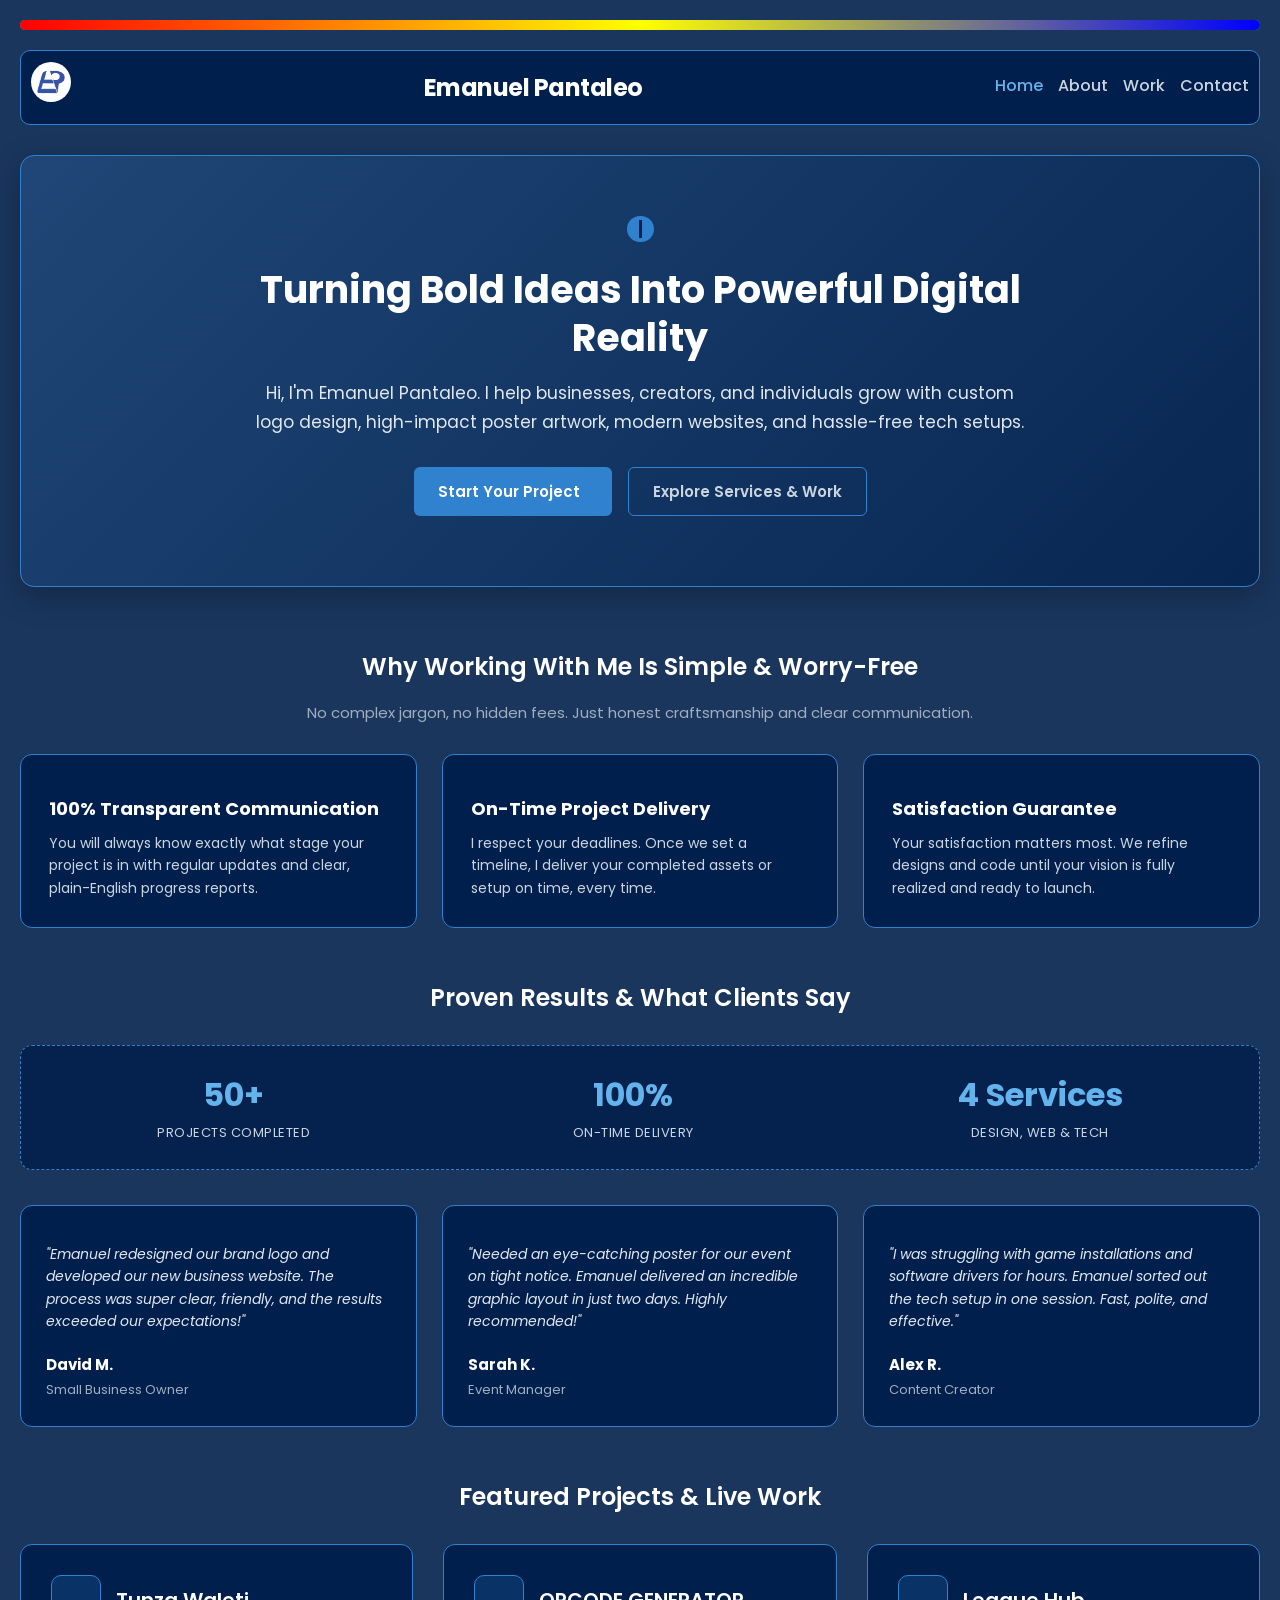
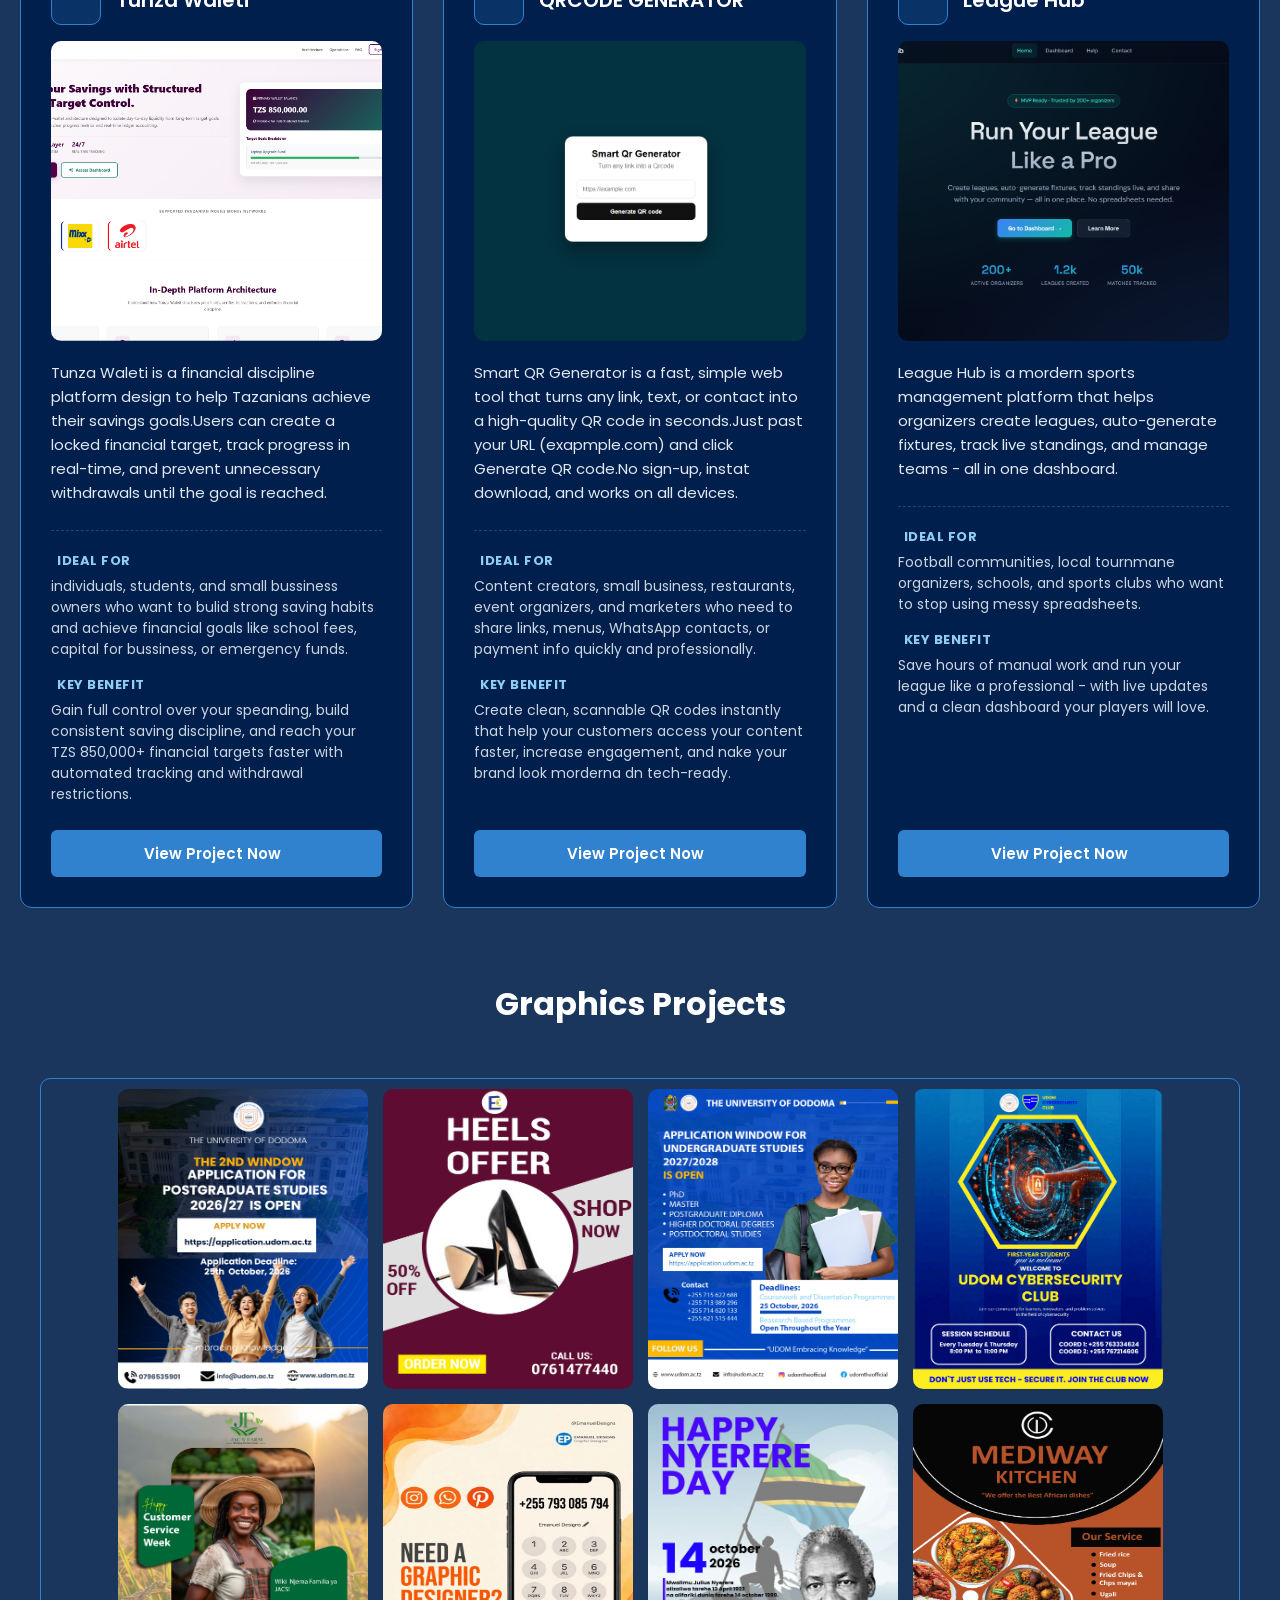
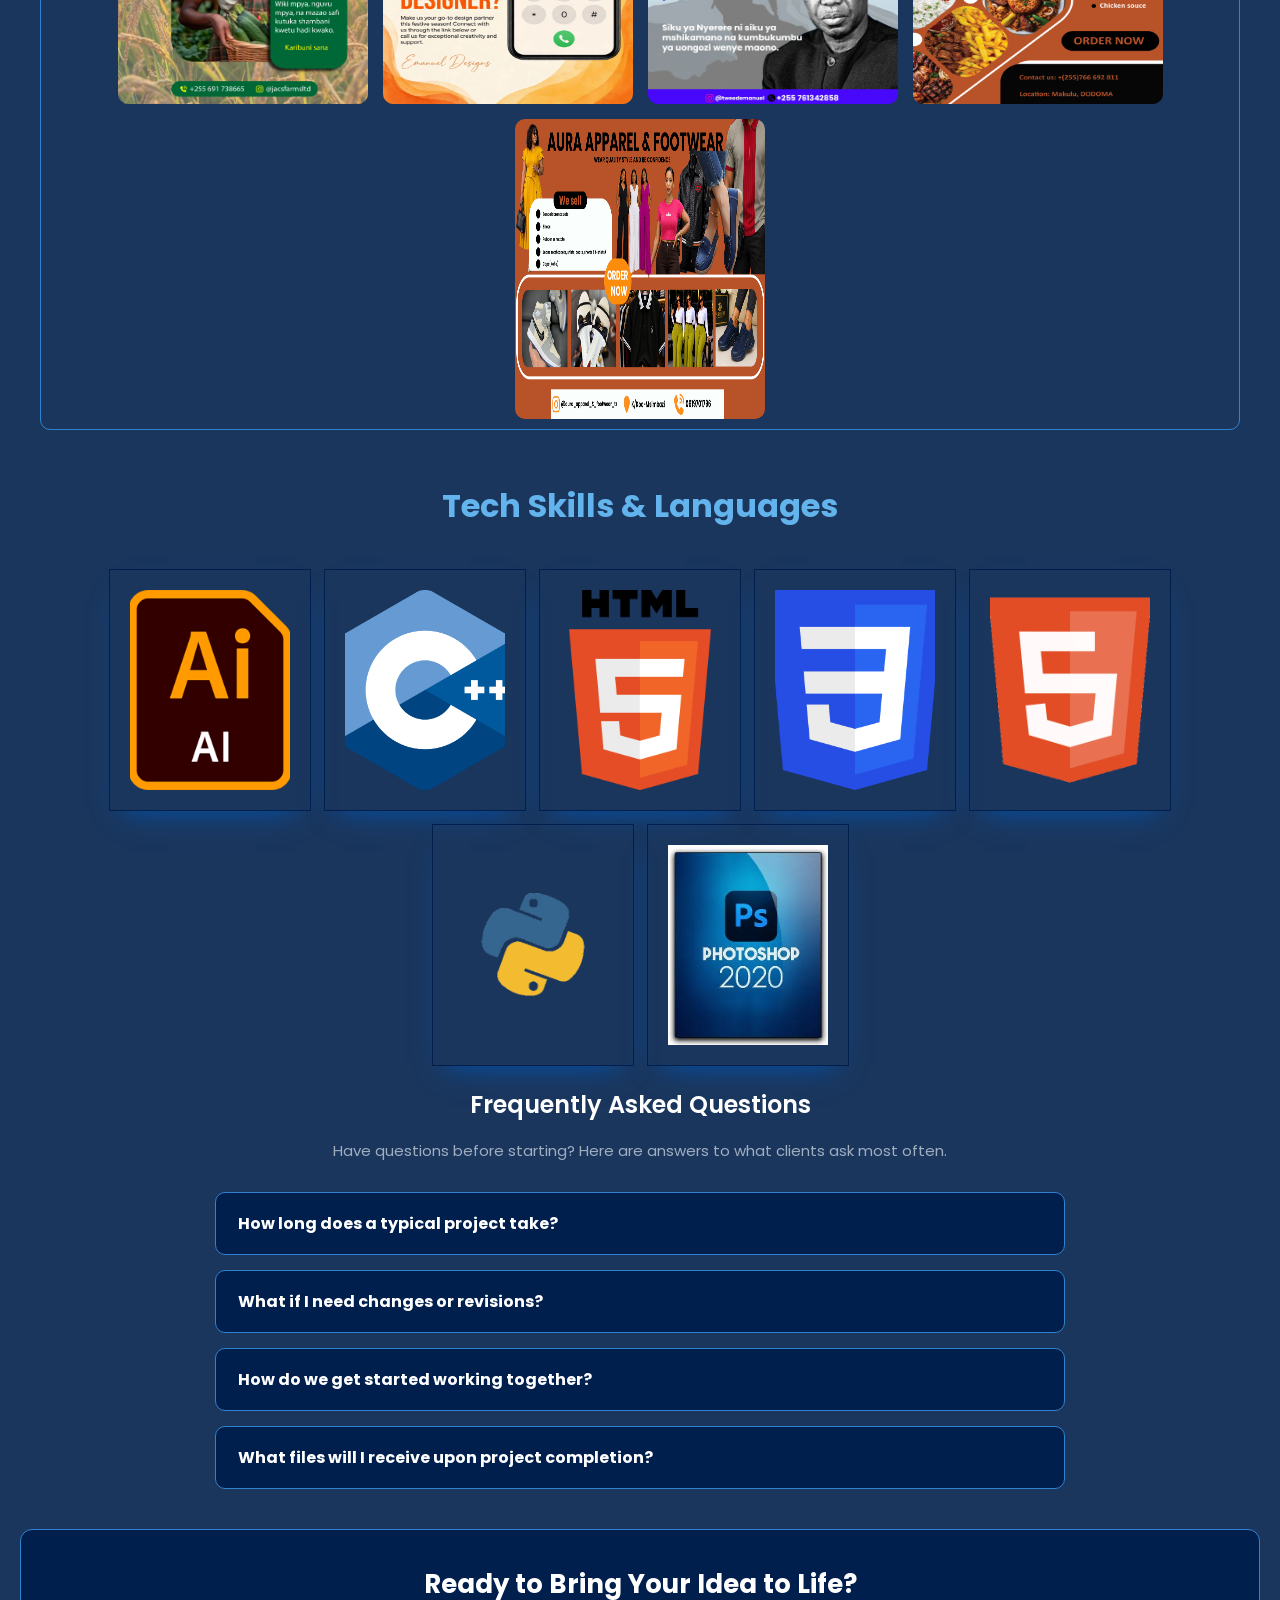
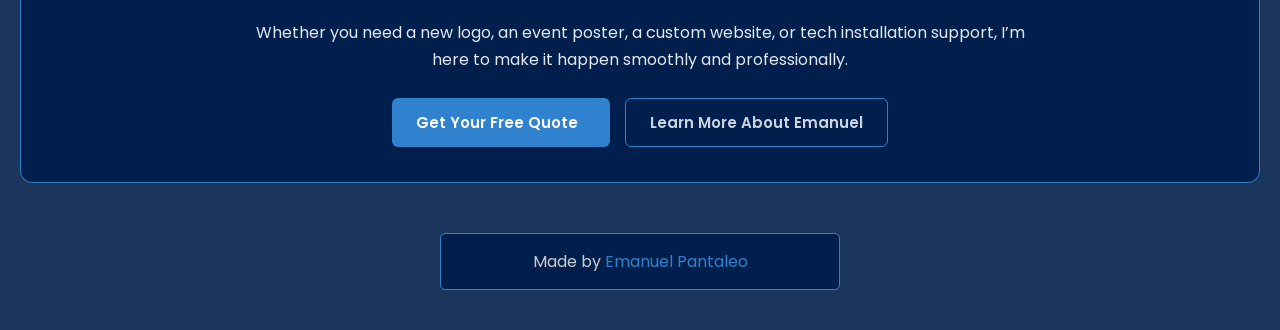
==== commit 2bf43542: "feat: add portfolio styles and assets" ====
--- a/index.html
+++ b/index.html
@@ -318,6 +318,72 @@
                 </div>
             </div>
 
+            <!----Graphics end---->
+            <div class="section-header center-header">
+                <i class="uil uil-shield-check section-icon"></i>
+                <!-- <i class="uil uil-star section-icon"></i>
+                    <h2>Featured Projects &amp; Live Work</h2> -->
+                <h1>Tech Skills &amp; Languages</h1>
+            </div>
+            <div class="cards">
+                <div class="card">
+                    <img src="assets/images/ai 1 (1).png" loading="lazy" alt="">
+
+                    <i class="line top"></i>
+                    <i class="line right"></i>
+                    <i class="line bottom"></i>
+                    <i class="line left"></i>
+                </div>
+                <div class="card">
+                    <img src="assets/images/c++ 1 (1).png" loading="lazy" alt="">
+
+                    <i class="line top"></i>
+                    <i class="line right"></i>
+                    <i class="line bottom"></i>
+                    <i class="line left"></i>
+                </div>
+                <div class="card">
+                    <img src="assets/images/html 1 (1).png" loading="lazy" alt="">
+
+                    <i class="line top"></i>
+                    <i class="line right"></i>
+                    <i class="line bottom"></i>
+                    <i class="line left"></i>
+                </div>
+                <div class="card">
+                    <img src="assets/images/css 1.png" loading="lazy" alt="">
+
+                    <i class="line top"></i>
+                    <i class="line right"></i>
+                    <i class="line bottom"></i>
+                    <i class="line left"></i>
+                </div>
+                <div class="card">
+                    <img src="assets/images/gif 1 (1).gif" loading="lazy" alt="">
+
+                    <i class="line top"></i>
+                    <i class="line right"></i>
+                    <i class="line bottom"></i>
+                    <i class="line left"></i>
+                </div>
+                <div class="card">
+                    <img src="assets/images/pyhon 1 (1).gif" loading="lazy" alt="">
+
+                    <i class="line top"></i>
+                    <i class="line right"></i>
+                    <i class="line bottom"></i>
+                    <i class="line left"></i>
+                </div>
+                <div class="card">
+                    <img src="assets/images/ps 1.jpg" loading="lazy" alt="">
+
+                    <i class="line top"></i>
+                    <i class="line right"></i>
+                    <i class="line bottom"></i>
+                    <i class="line left"></i>
+                </div>
+            </div>
+
             <!-- 4. FAQ SECTION -->
             <section class="content-section faq-section">
                 <div class="section-header center-header">
--- a/css/style.css
+++ b/css/style.css
@@ -1892,4 +1892,81 @@
 
 #scrollup:hover {
     background-color: #0056b3;
+}
+
+
+.cards {
+    display: flex;
+    gap: 15px;
+    align-items: center;
+    justify-content: center;
+    /* border: 1px solid #3182ce; */
+    border-radius: 10px;
+    padding: 10px;
+    flex-wrap: wrap;
+}
+
+.card {
+    position: relative;
+    box-sizing: border-box;
+    width: 200px;
+    height: 240px;
+    padding: 20px;
+    transition: transform 0.4s ease;
+    box-shadow: 0 0 0 1px #001f4d,
+        0 14px 28px -14px #0056b3;
+}
+
+.card img {
+    width: 100%;
+    height: 100%;
+    max-width: 190px;
+    object-fit: cover;
+}
+
+.card:hover {
+    transform: translateY(-4px);
+}
+
+.line {
+    position: absolute;
+    background: #00d0ff;
+    transition: all .4s ease;
+}
+
+.top {
+    inset: 0 auto auto 0;
+    width: 0;
+    height: 2px;
+}
+
+.right {
+    inset: 0 0 auto auto;
+    width: 2px;
+    height: 0;
+    transition-delay: .15s;
+}
+
+.bottom {
+    inset: auto 0 0 auto;
+    width: 0;
+    height: 2px;
+    transition-delay: .3s;
+}
+
+.left {
+    inset: auto auto 0 0;
+    width: 2px;
+    height: 0;
+    transition-delay: .45s;
+}
+
+.card:hover .top,
+.card:hover .bottom {
+    width: 100%;
+}
+
+.card:hover .right,
+.card:hover .left {
+    height: 100%;
 }
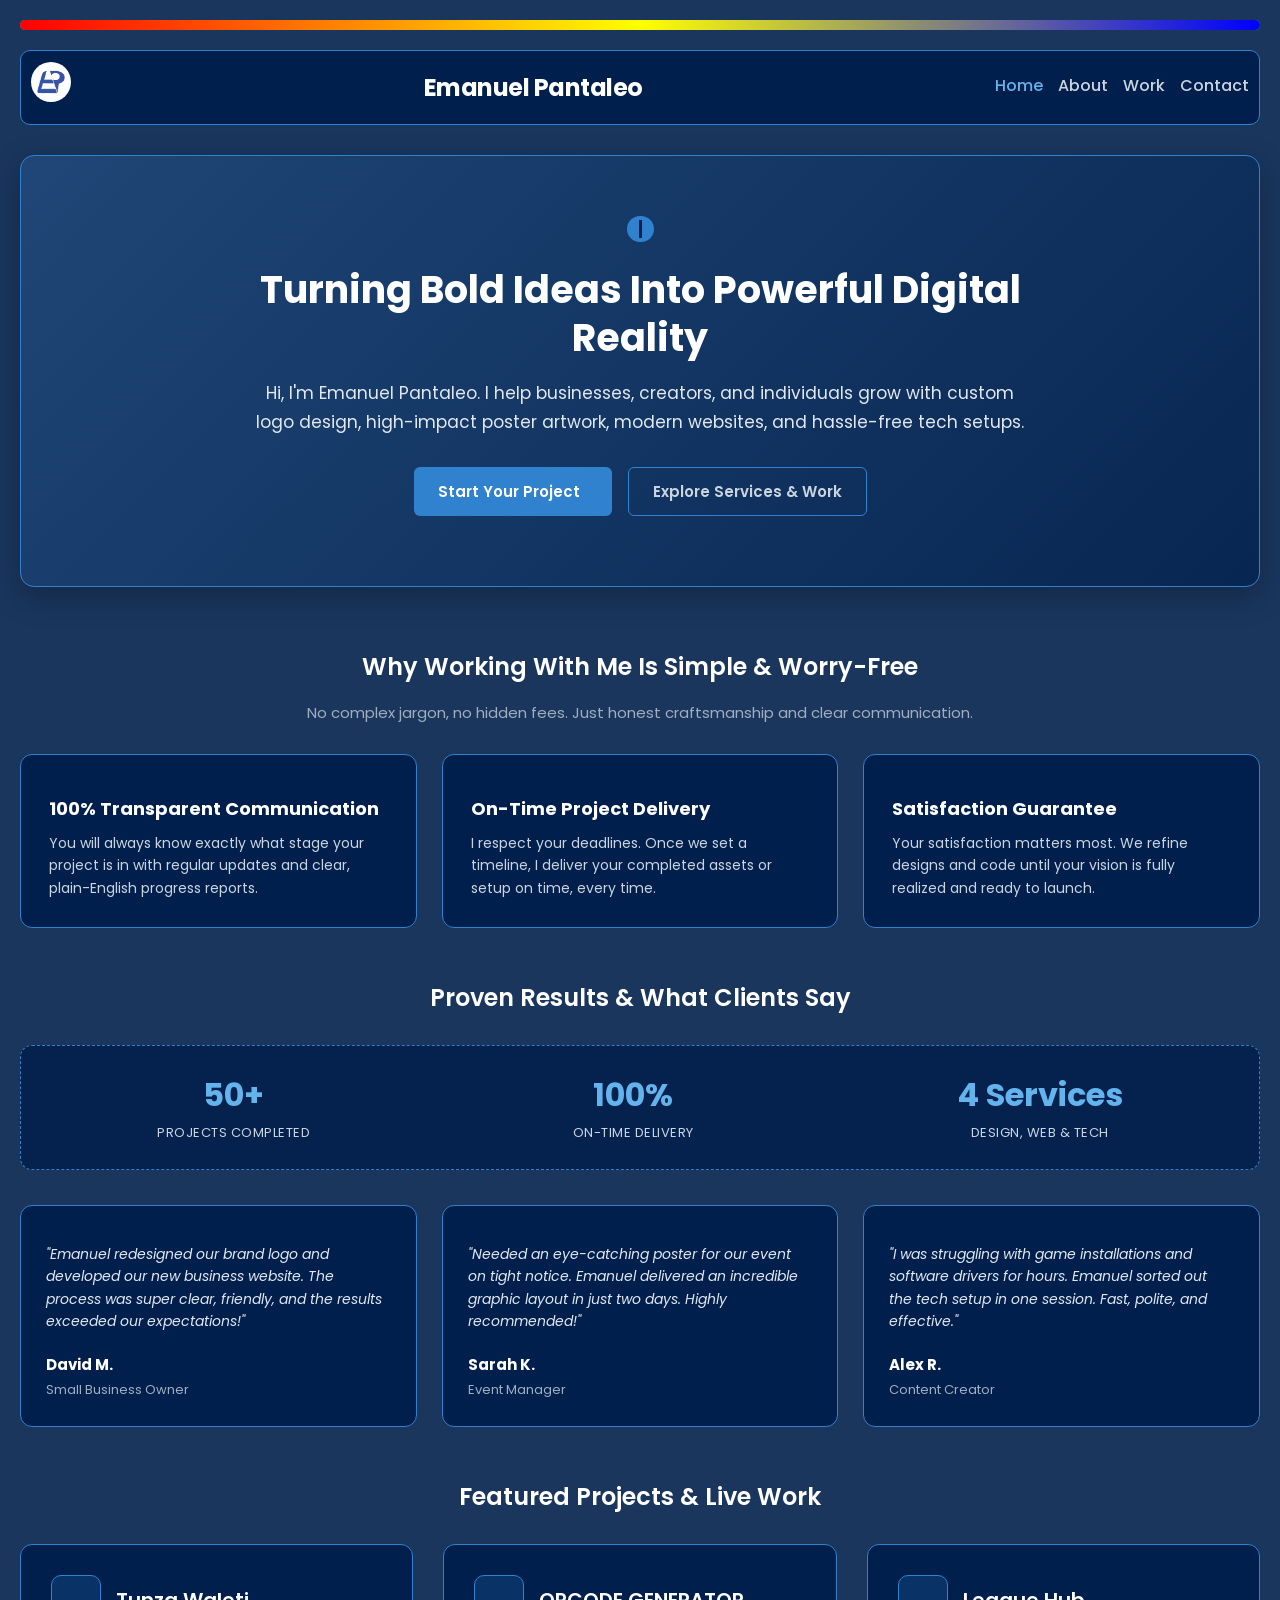
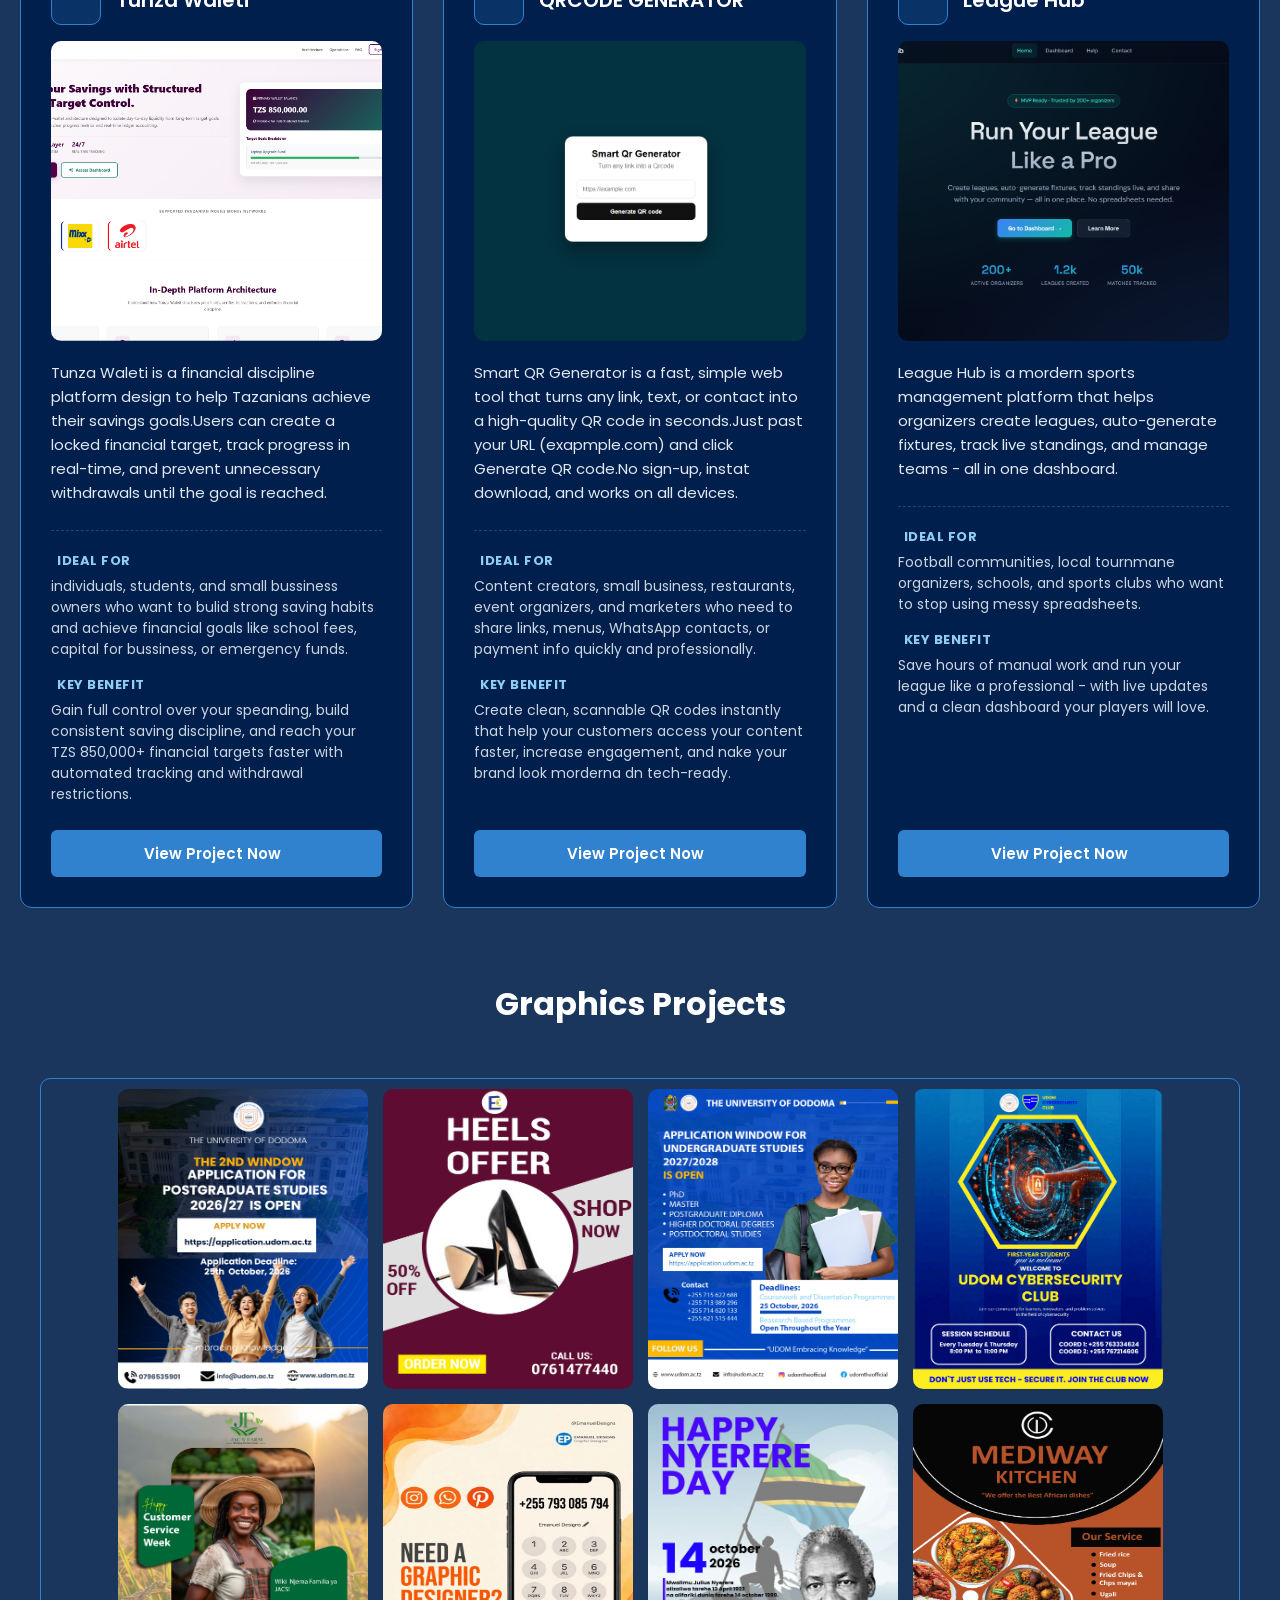
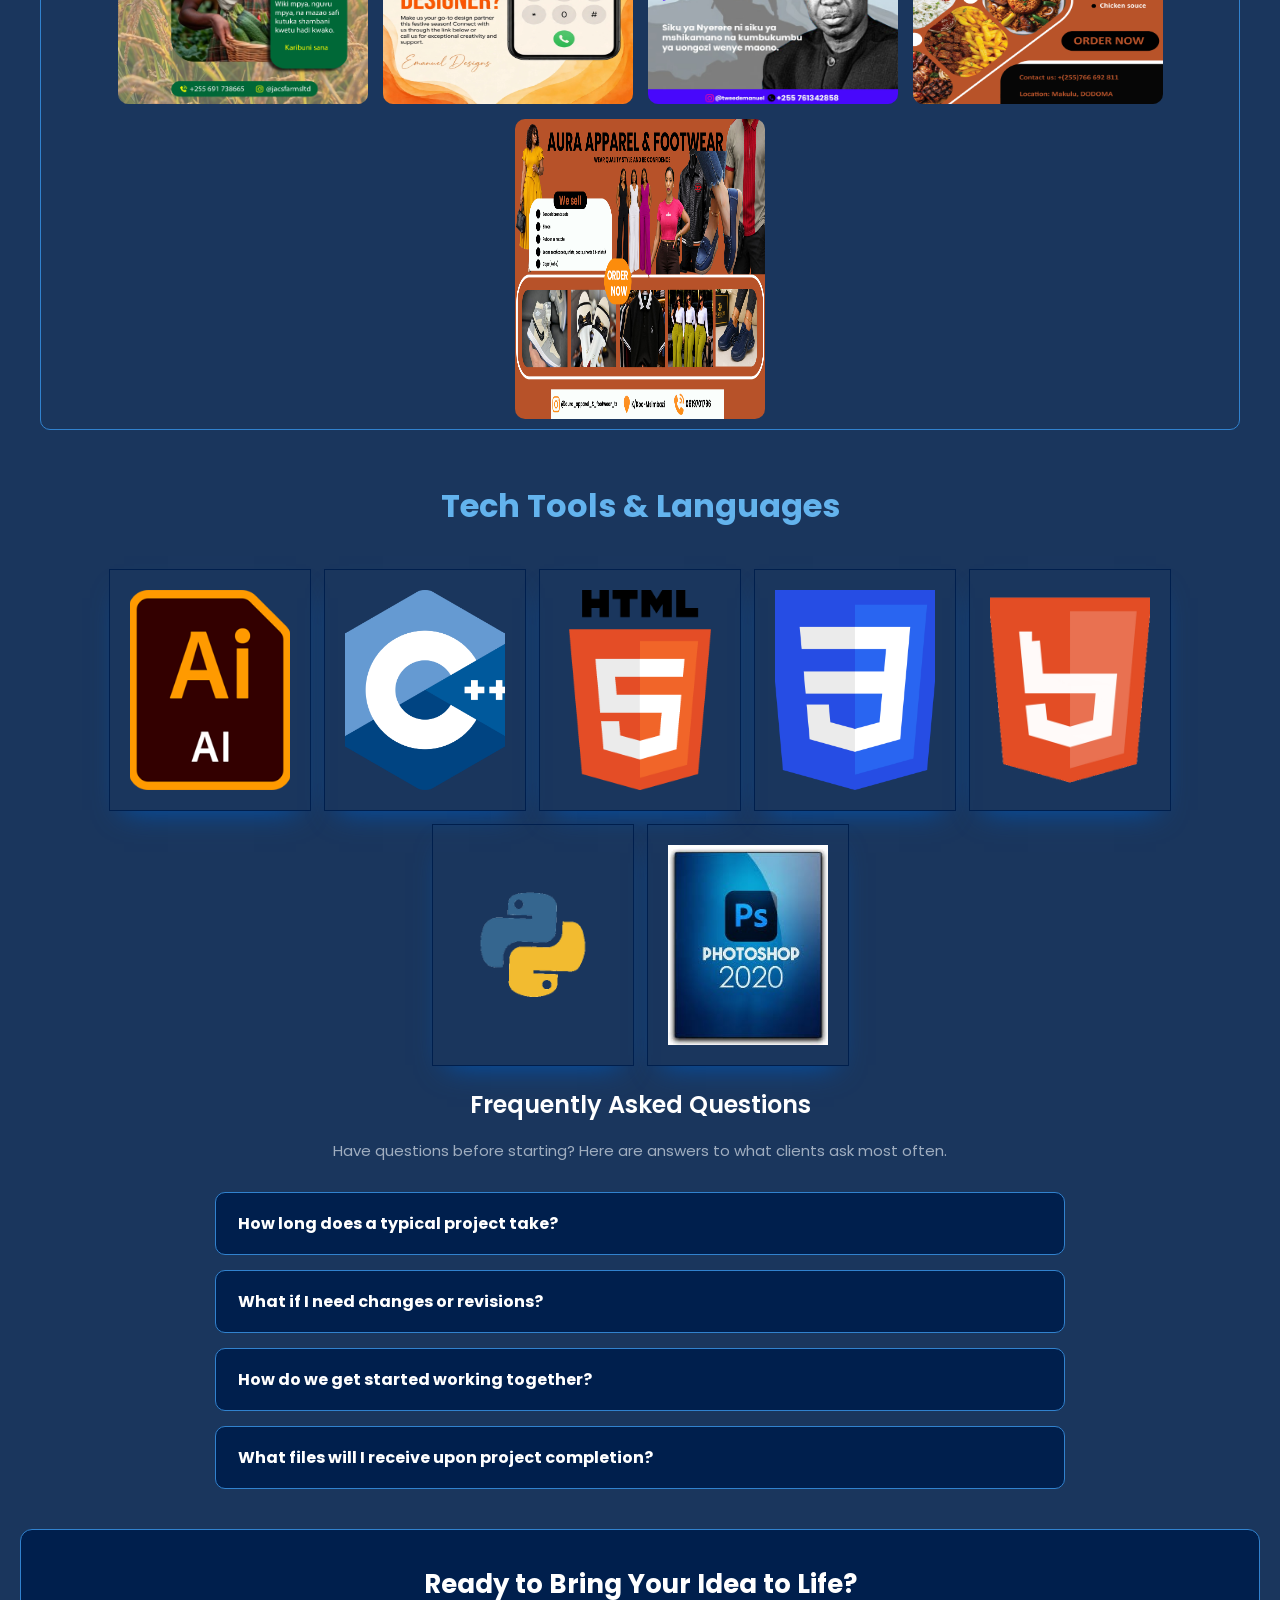
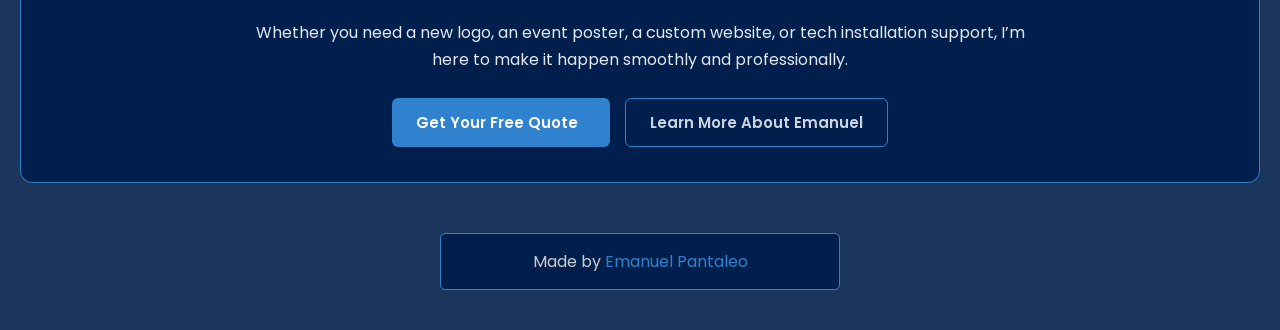
==== commit 8bfa9595: "update section header text from Tech Skills to Tech Tools" ====
--- a/index.html
+++ b/index.html
@@ -323,7 +323,7 @@
                 <i class="uil uil-shield-check section-icon"></i>
                 <!-- <i class="uil uil-star section-icon"></i>
                     <h2>Featured Projects &amp; Live Work</h2> -->
-                <h1>Tech Skills &amp; Languages</h1>
+                <h1>Tech Tools &amp; Languages</h1>
             </div>
             <div class="cards">
                 <div class="card">
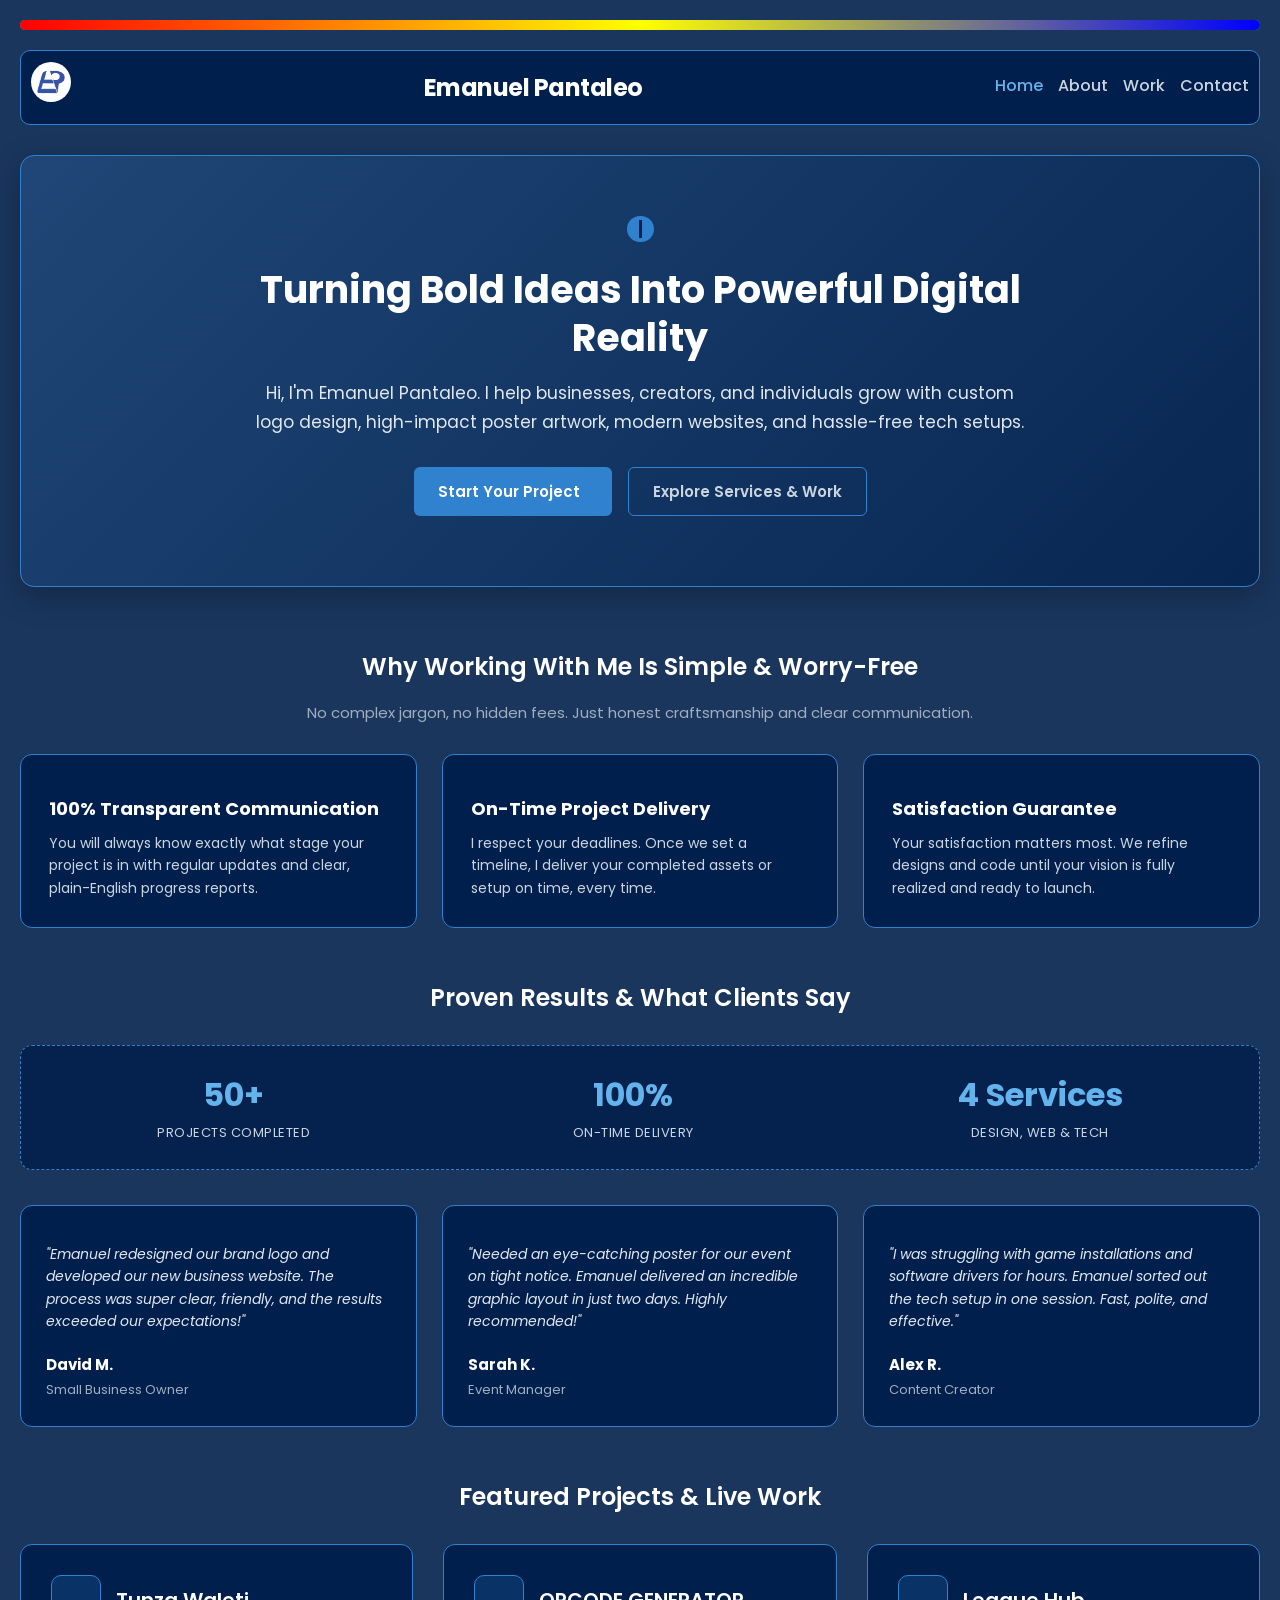
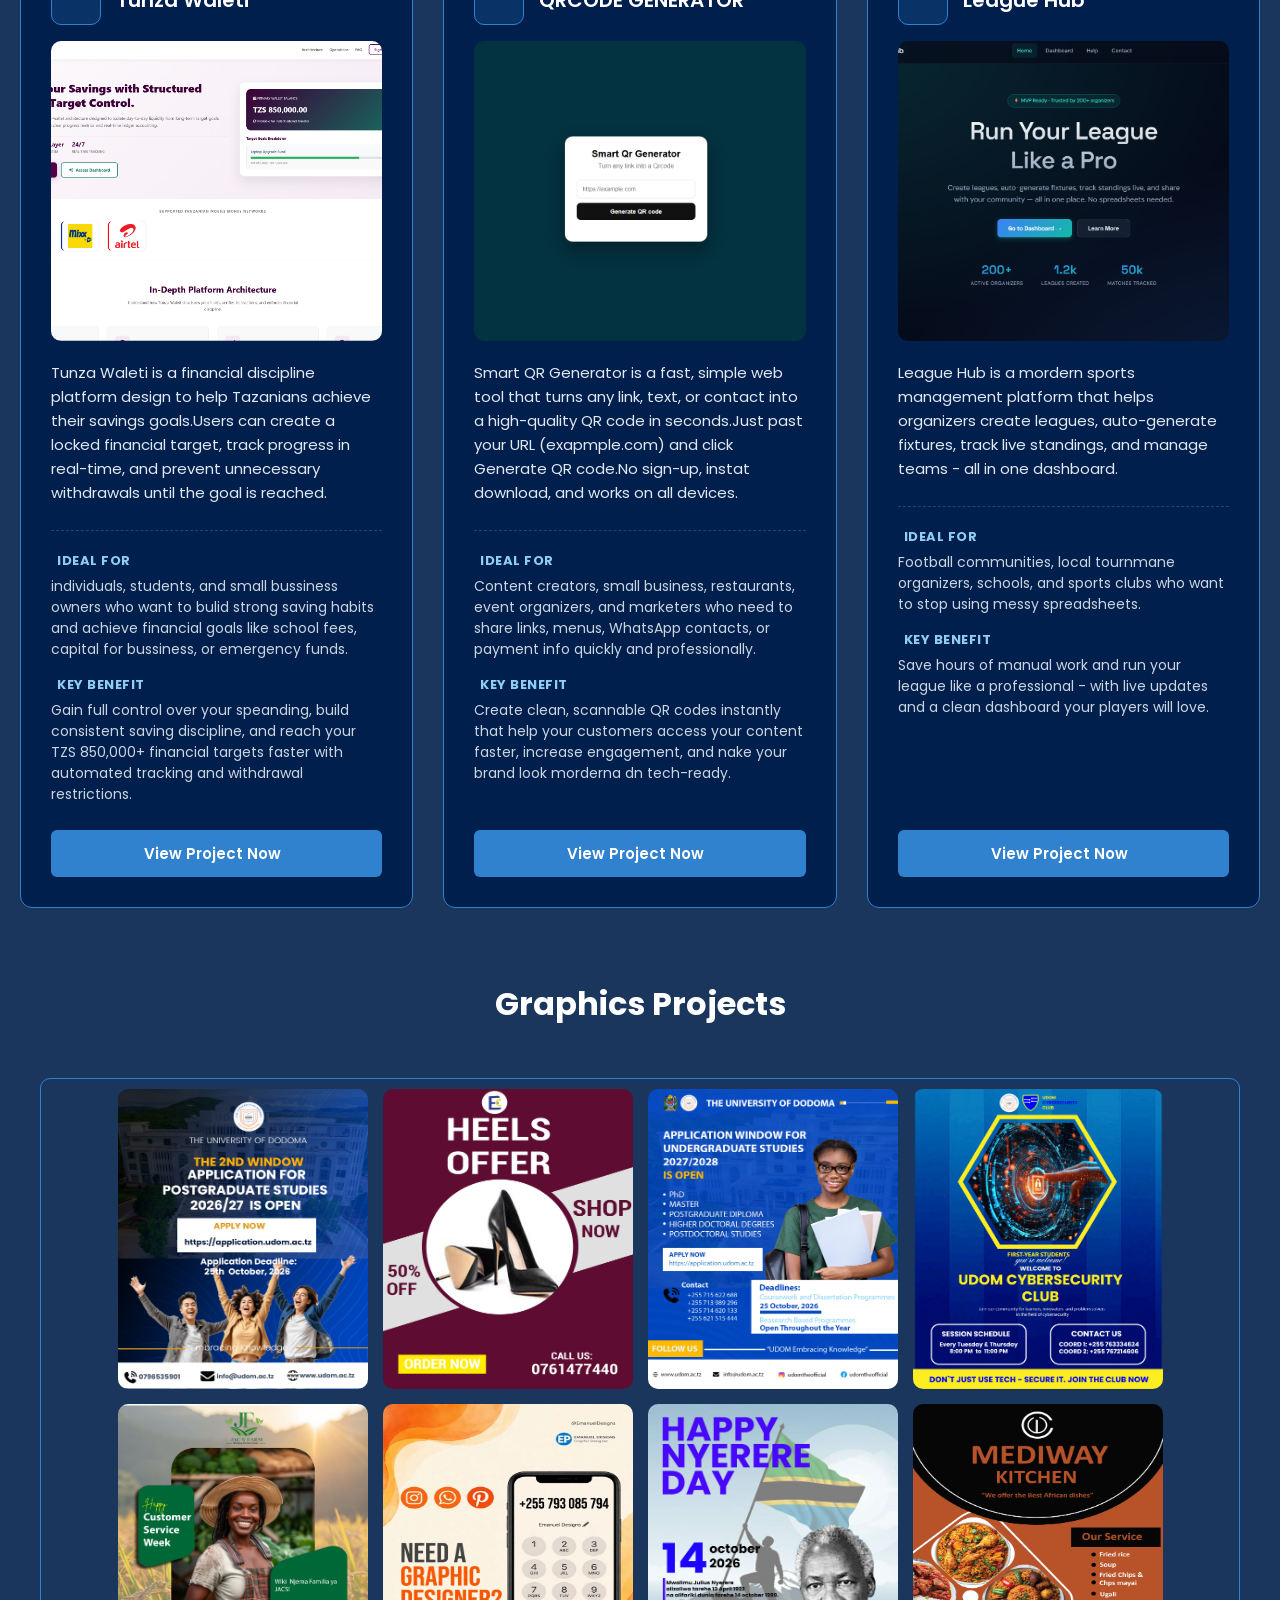
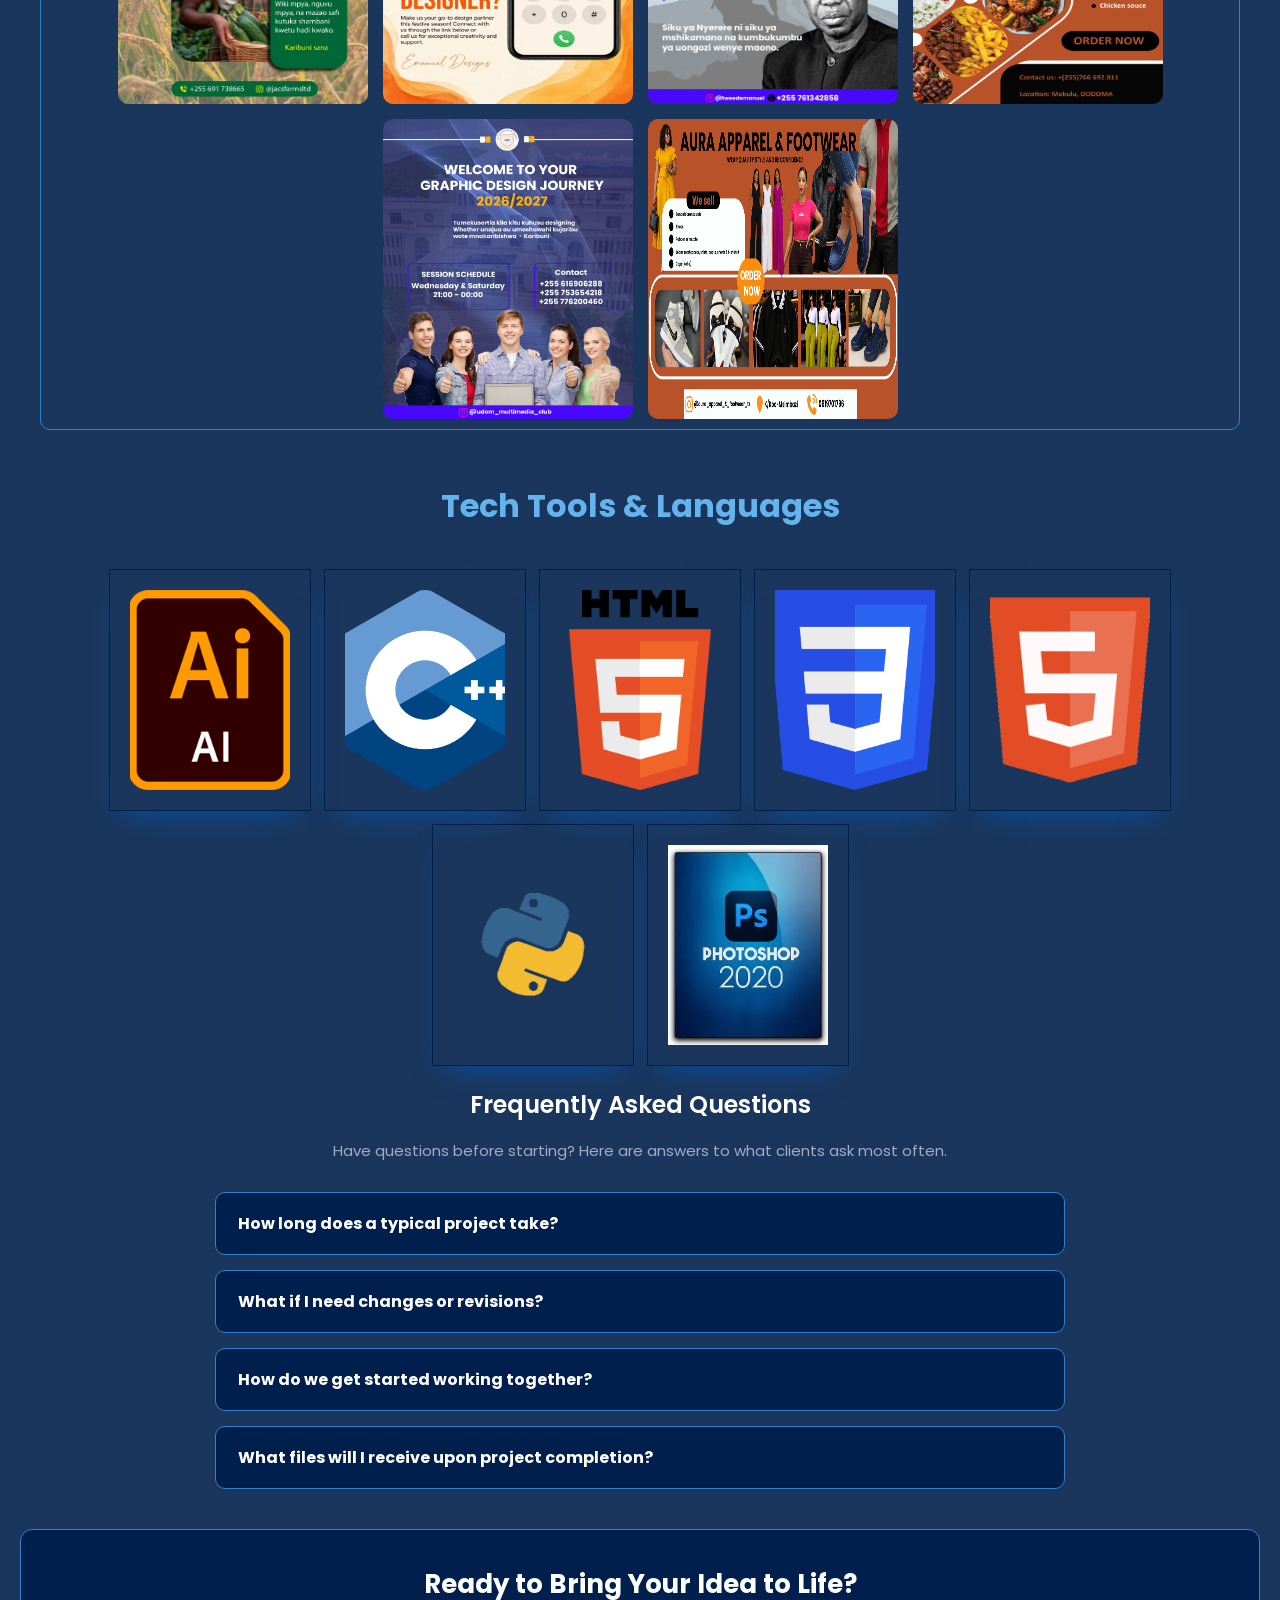
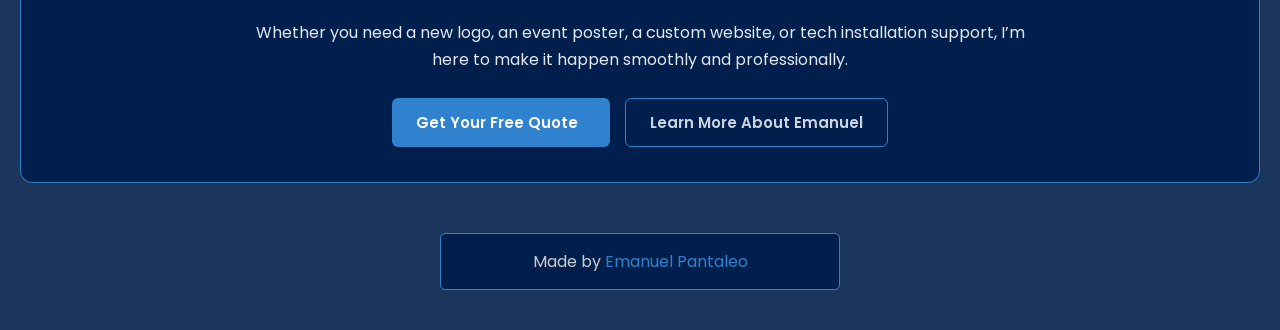
==== commit b8e427bd: "feat: add new gallery image for November 3rd 2026 poster" ====
--- a/index.html
+++ b/index.html
@@ -313,6 +313,9 @@
                         <img src="/assets/images/witness flyer.png" loading="lazy" alt="">
                     </div>
                     <div class="gallary-img">
+                        <img src="/assets/images/3rd nov 2026@3x.jpg" loading="lazy" alt="">
+                    </div>
+                    <div class="gallary-img">
                         <img src="/assets/images/humfrey poster.png" loading="lazy" alt="">
                     </div>
                 </div>
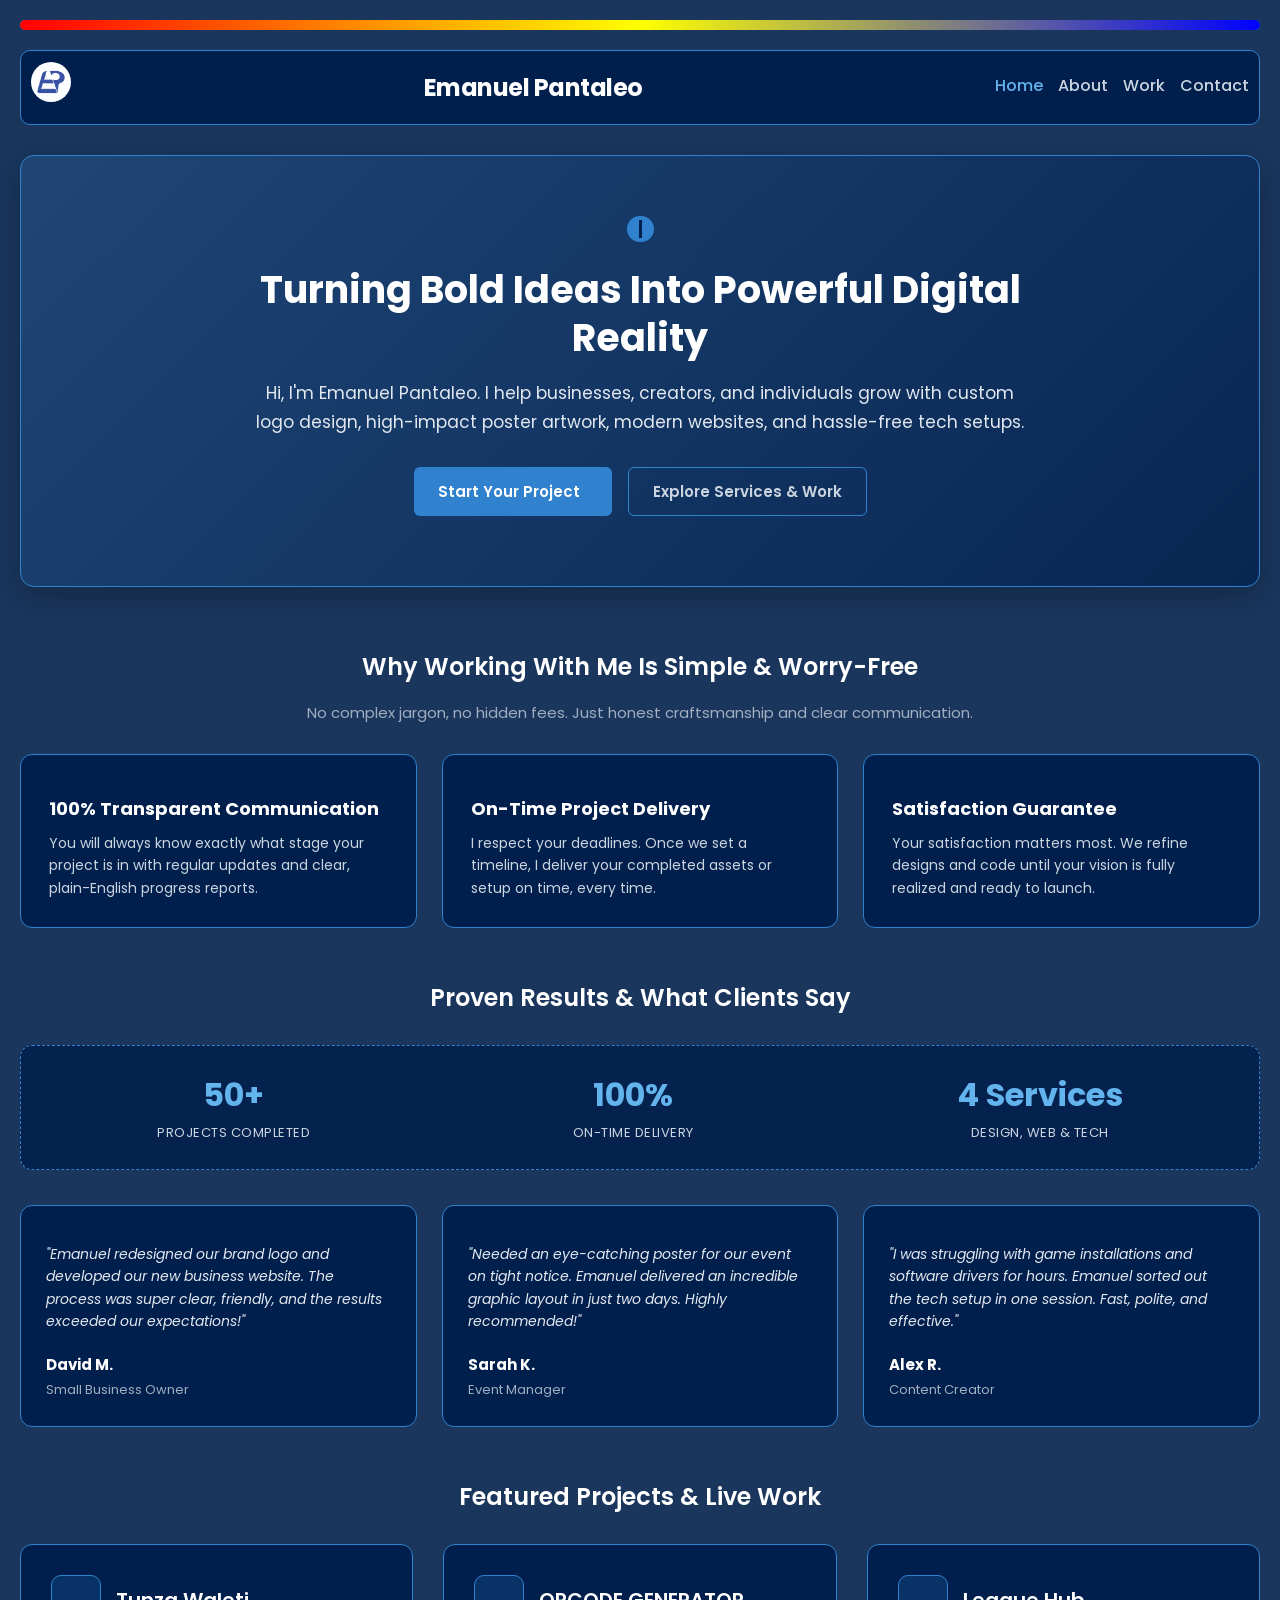
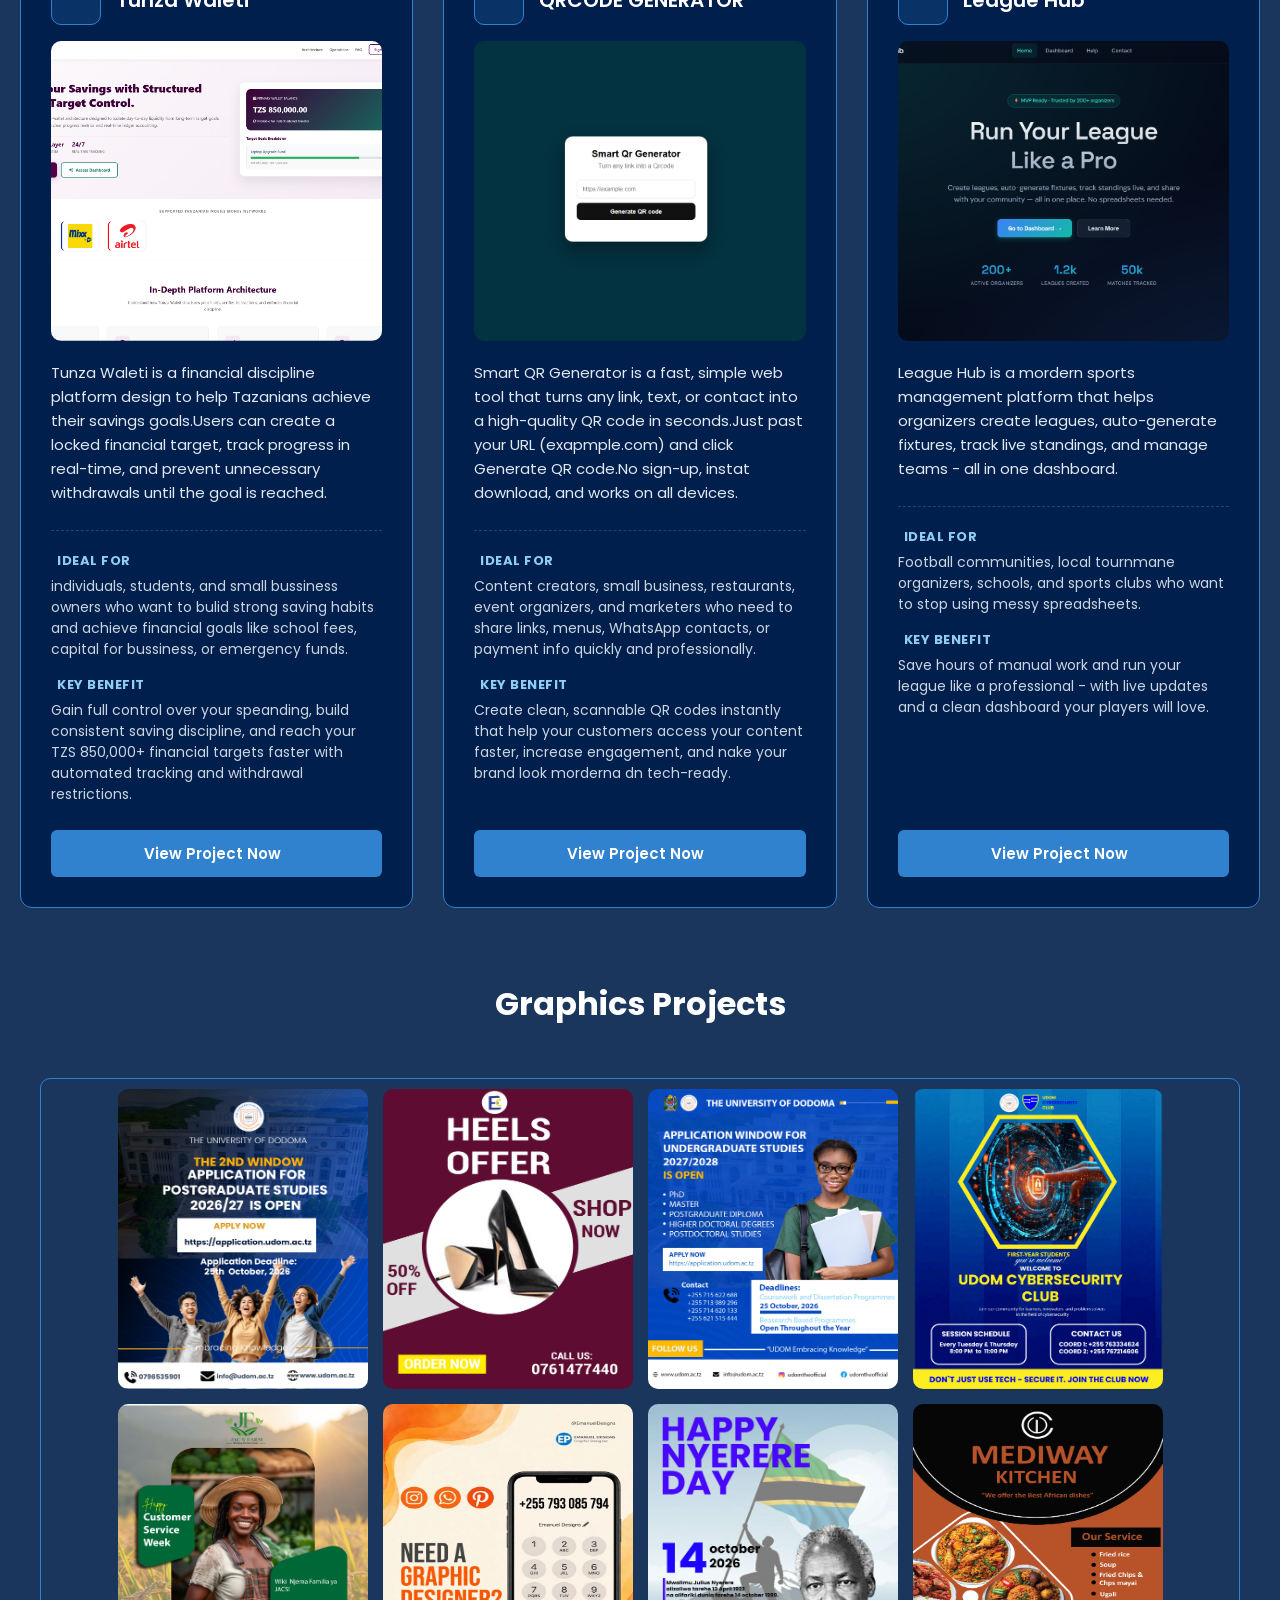
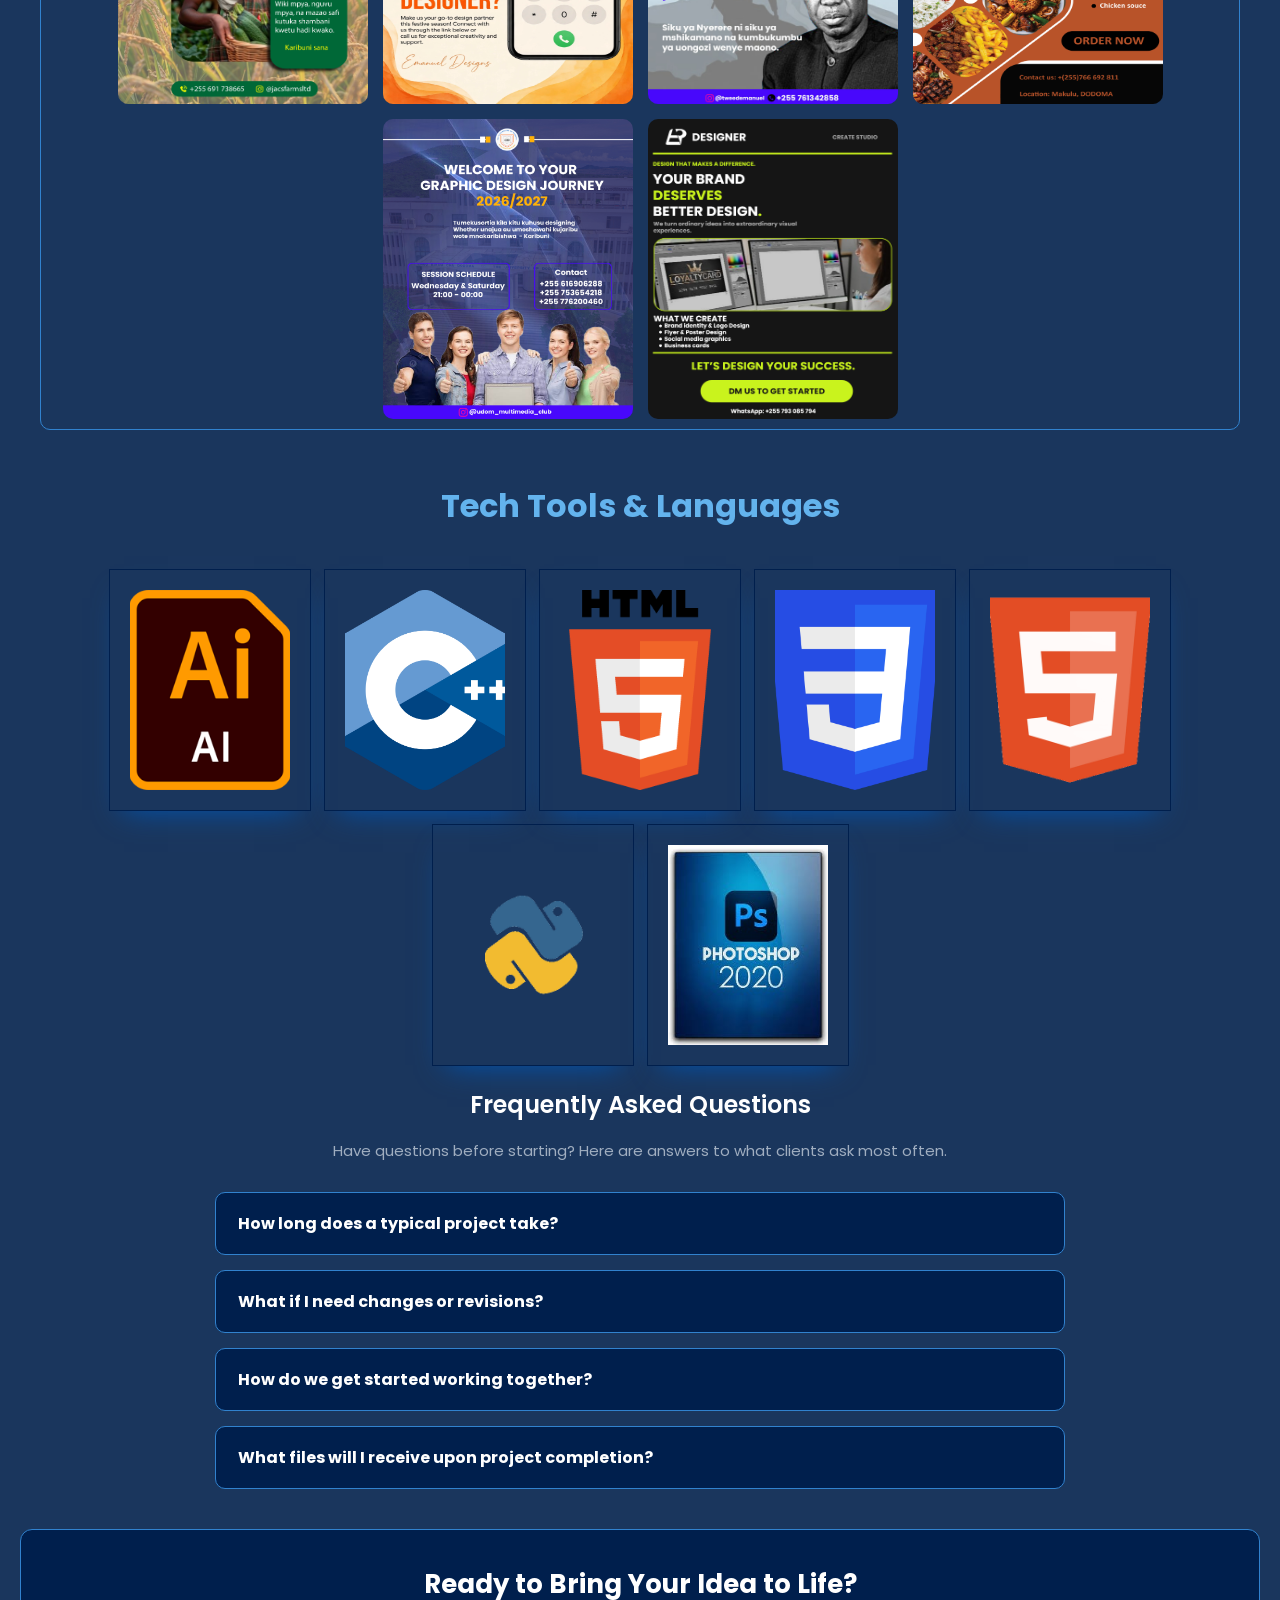
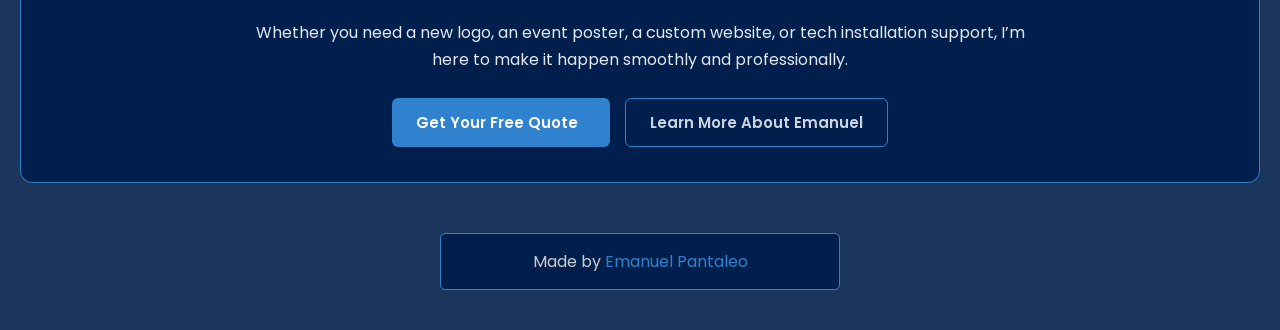
==== commit adfb0e90: "feat: add gallery page and new image asset" ====
--- a/index.html
+++ b/index.html
@@ -316,7 +316,7 @@
                         <img src="/assets/images/3rd nov 2026@3x.jpg" loading="lazy" alt="">
                     </div>
                     <div class="gallary-img">
-                        <img src="/assets/images/humfrey poster.png" loading="lazy" alt="">
+                        <img src="/assets/images/4th nov 2026.png" loading="lazy" alt="">
                     </div>
                 </div>
             </div>
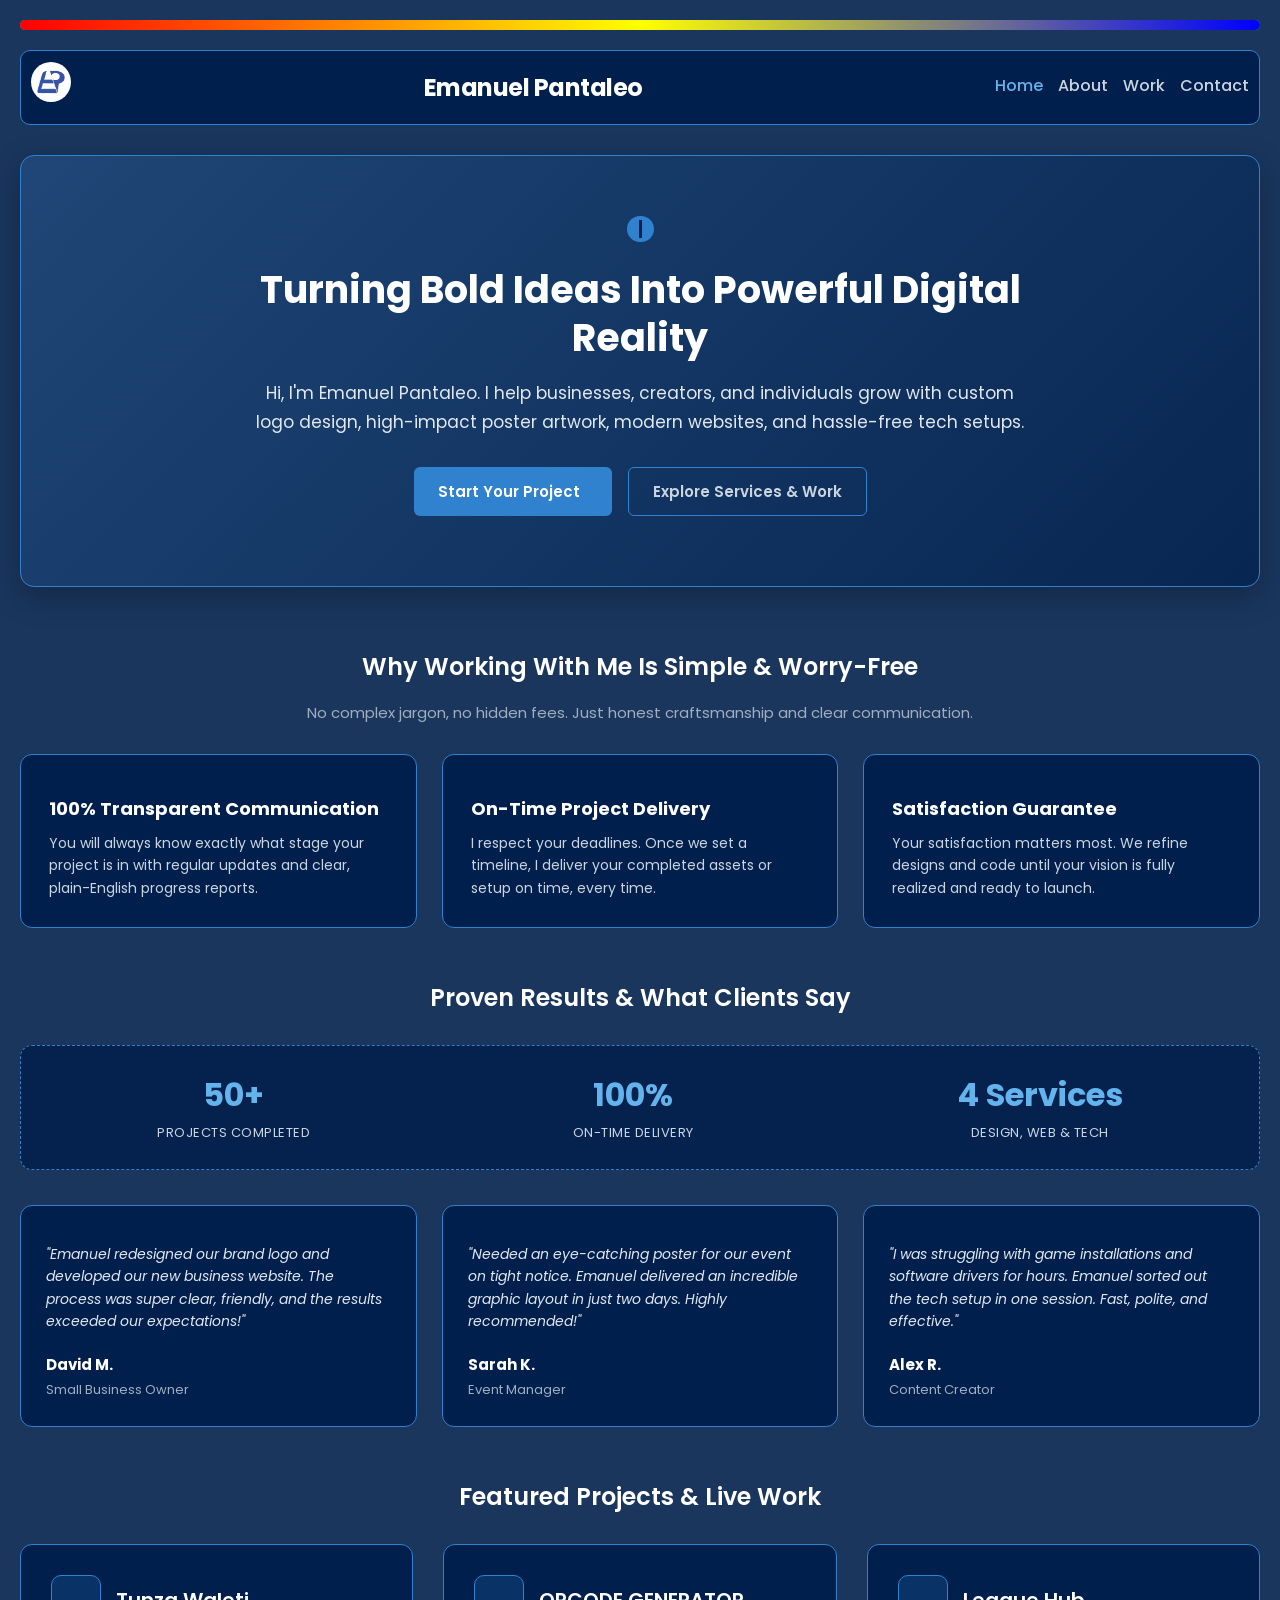
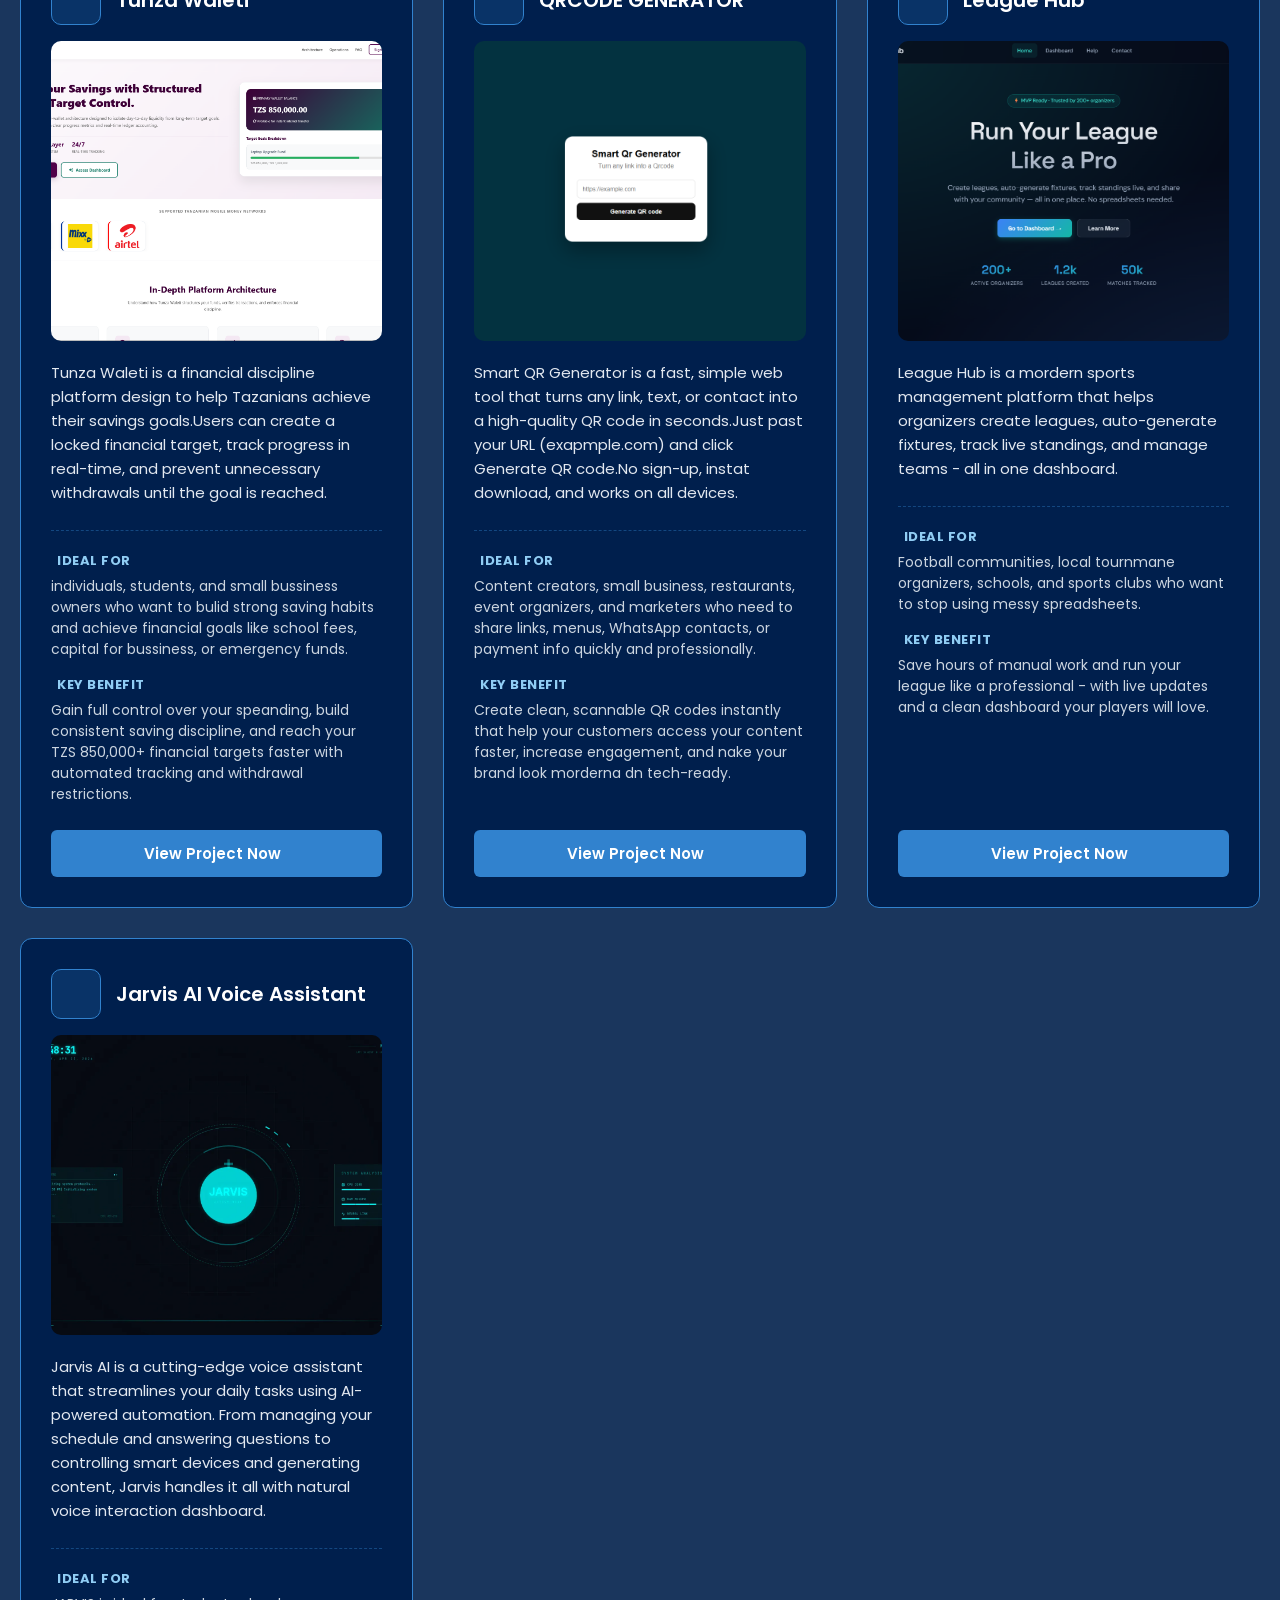
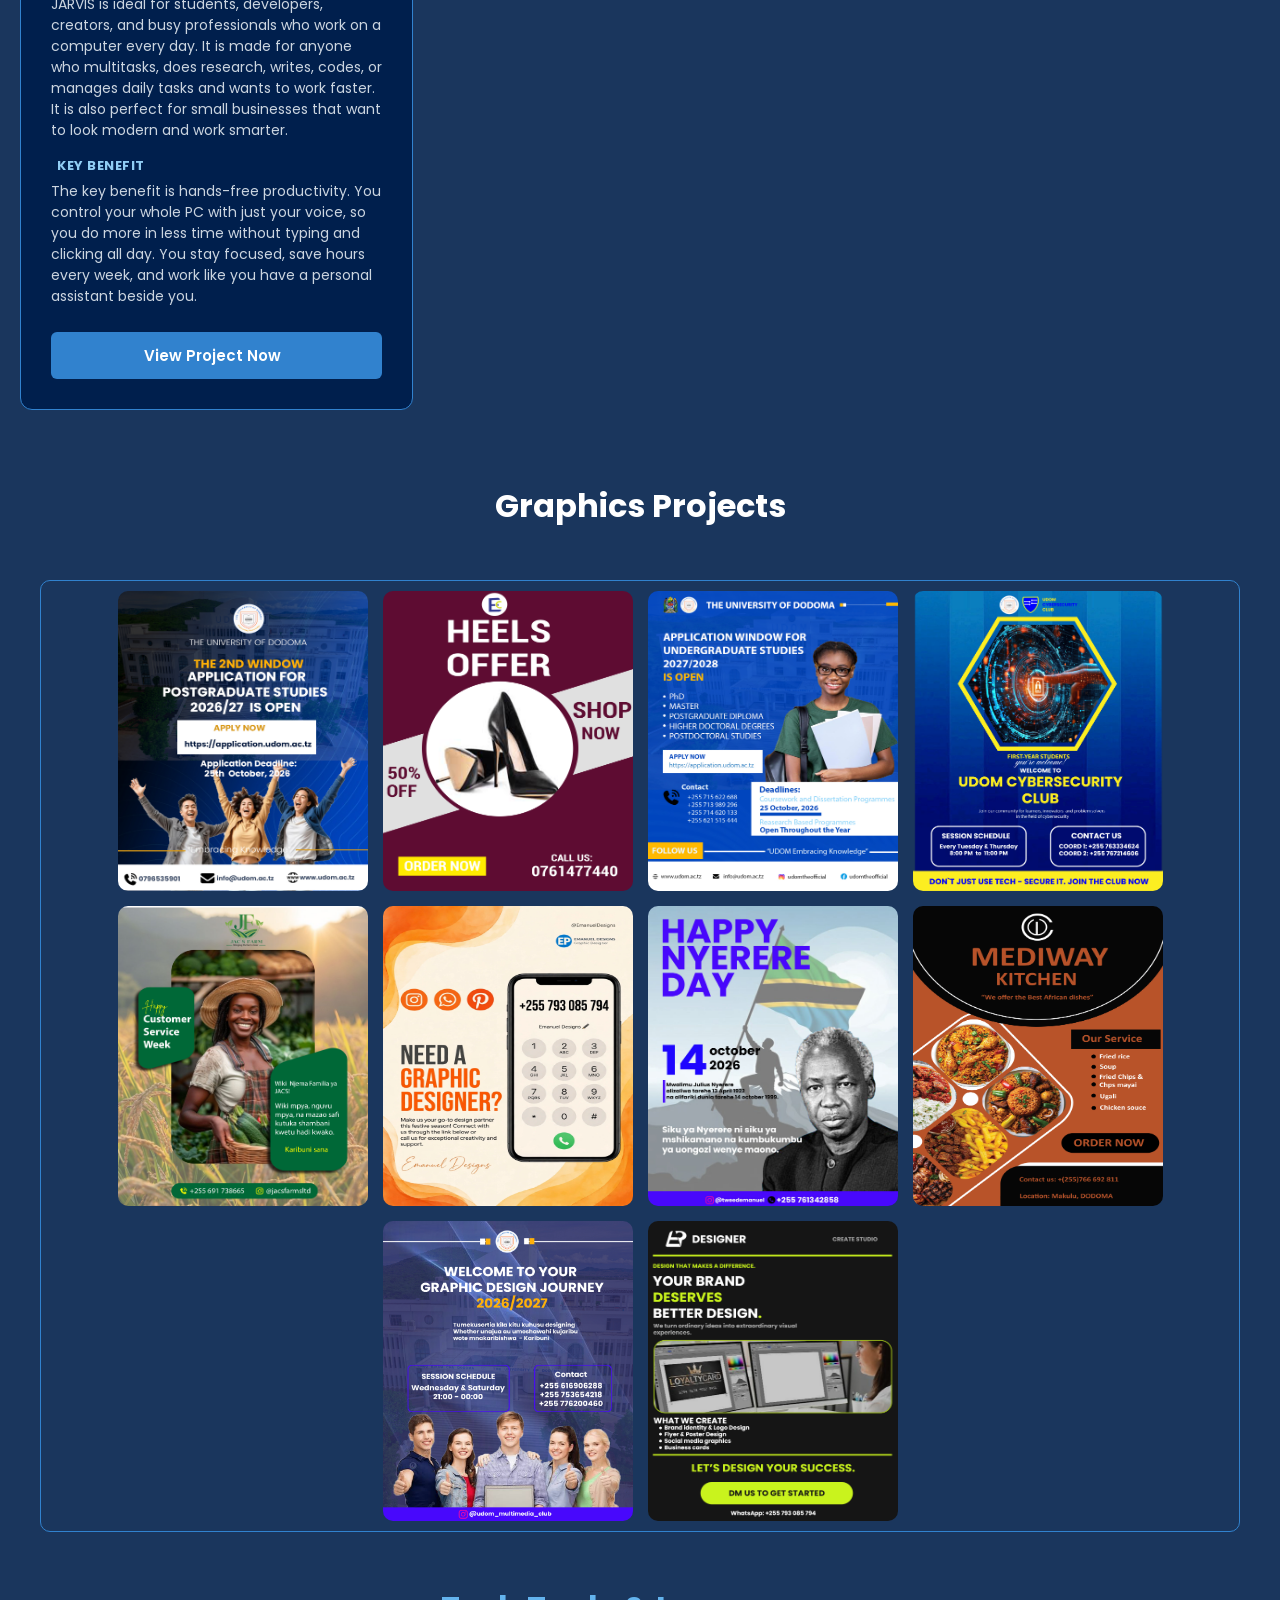
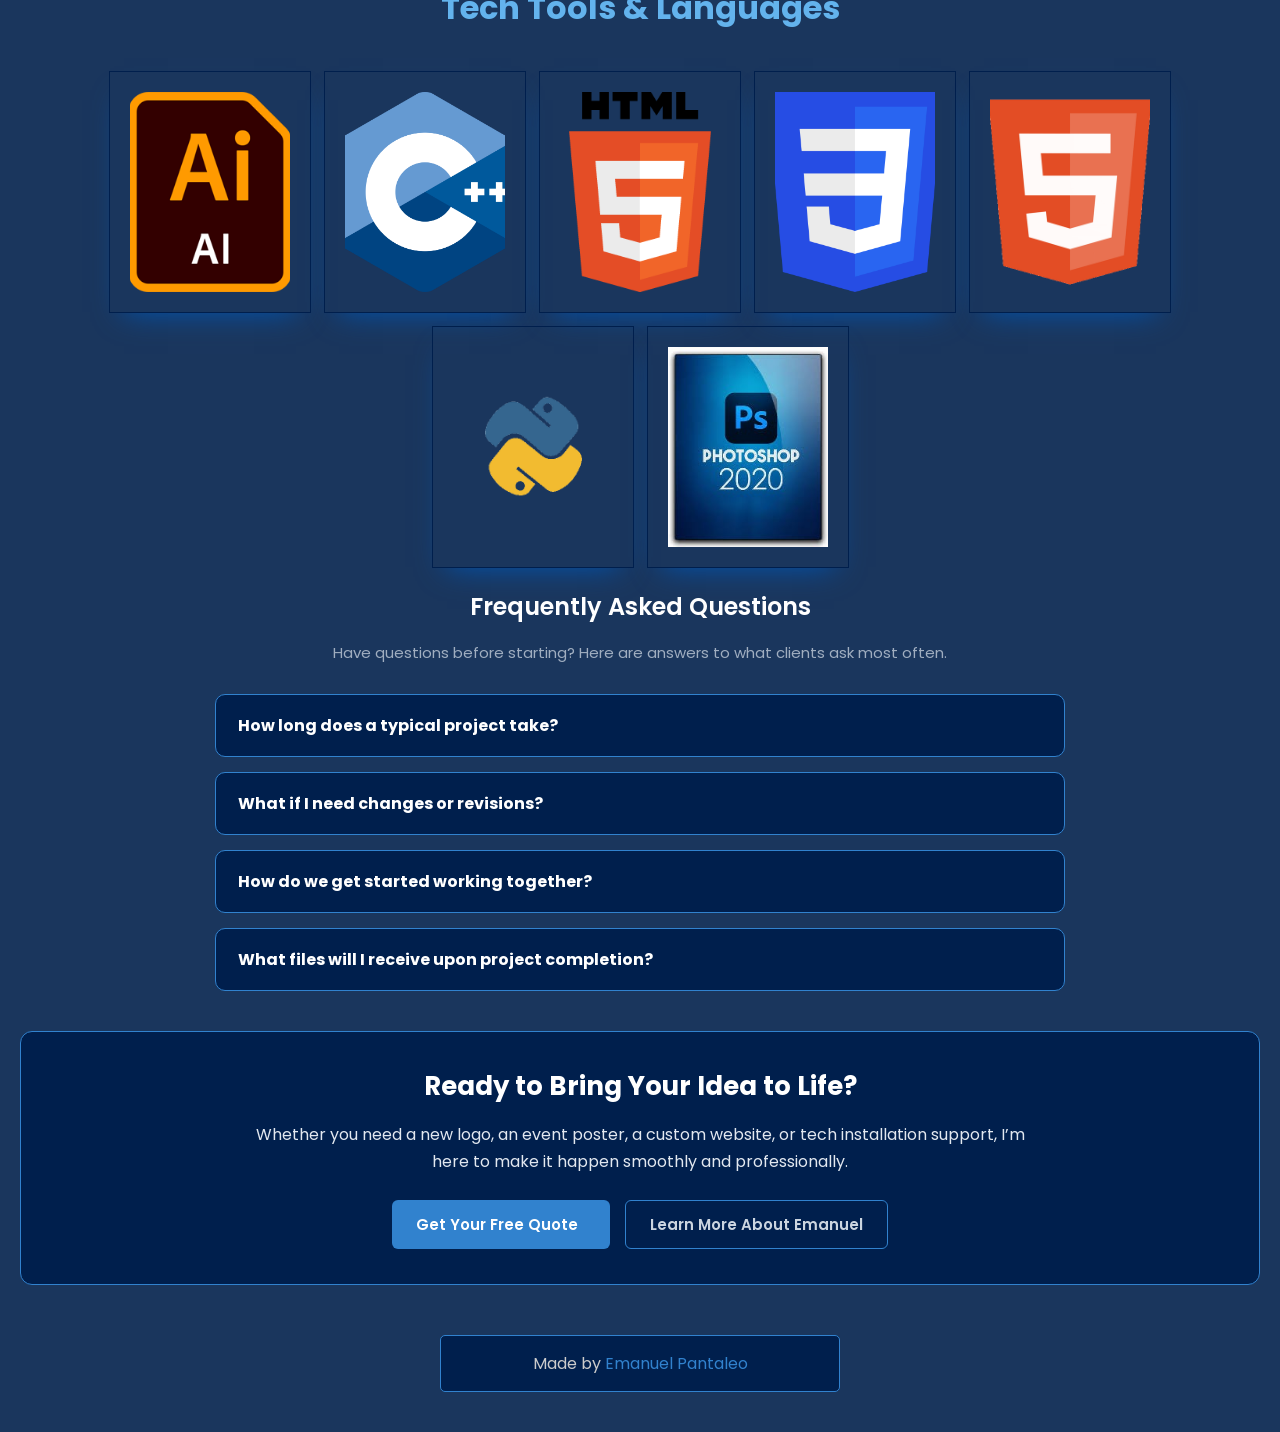
==== commit 56a3703a: "feat: add Jarvis AI Voice Assistant project card and assets" ====
--- a/index.html
+++ b/index.html
@@ -274,6 +274,43 @@
                                 Project Now <i class="uil uil-arrow-right"></i></a>
                         </div>
                     </div>
+                    <!----project 3--------->
+                    <div class="service-card">
+                        <div class="service-header">
+                            <div class="service-icon"><i class="uil uil-palette"></i></div>
+                            <h3>Jarvis AI Voice Assistant</h3>
+                        </div>
+
+                        <img class="serivce-img" src="assets/images/jarvis-wallpaper.png" alt="Jarvis">
+
+                        <p class="service-description">Jarvis AI is a cutting-edge voice assistant that streamlines
+                            your
+                            daily tasks using AI-powered automation. From managing your schedule and answering questions
+                            to controlling smart devices and generating content, Jarvis handles it all with natural
+                            voice interaction dashboard.</p>
+
+                        <div class="service-details">
+                            <div class="detail-group">
+                                <h4><i class="uil uil-users-alt"></i> Ideal For</h4>
+                                <p>JARVIS is ideal for students, developers, creators, and busy professionals who work
+                                    on a computer every day. It is made for anyone who multitasks, does research,
+                                    writes, codes, or manages daily tasks and wants to work faster. It is also perfect
+                                    for small businesses that want to look modern and work smarter.</p>
+                            </div>
+                            <div class="detail-group">
+                                <h4><i class="uil uil-check-circle"></i> Key Benefit</h4>
+                                <p>The key benefit is hands-free productivity. You control your whole PC with just your
+                                    voice, so you do more in less time without typing and clicking all day. You stay
+                                    focused, save hours every week, and work like you have a personal assistant beside
+                                    you.</p>
+                            </div>
+                        </div>
+                        <div class="service-footer">
+                            <a href="https://github.com/wizzyindustry/jarvis/" target="_blank"
+                                class="btn btn-primary">View
+                                Project Now <i class="uil uil-arrow-right"></i></a>
+                        </div>
+                    </div>
                 </div>
             </section>
 
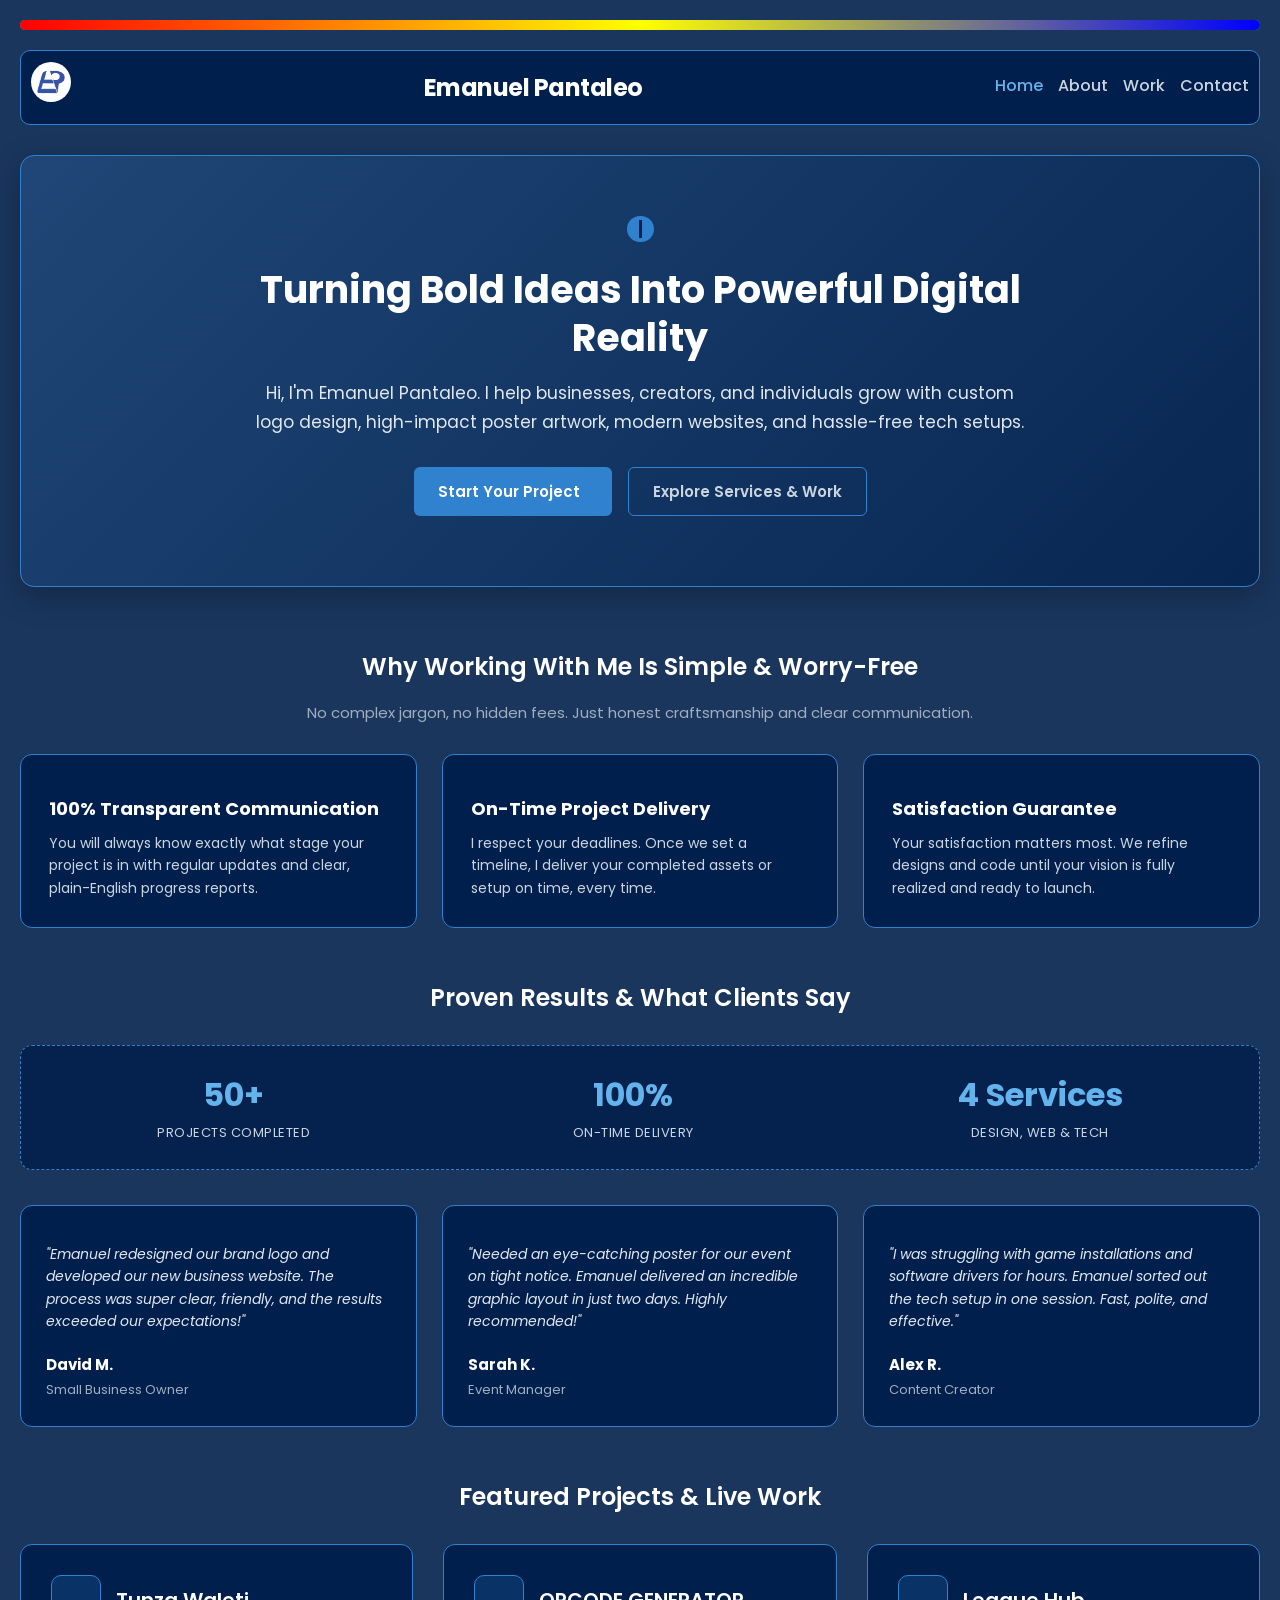
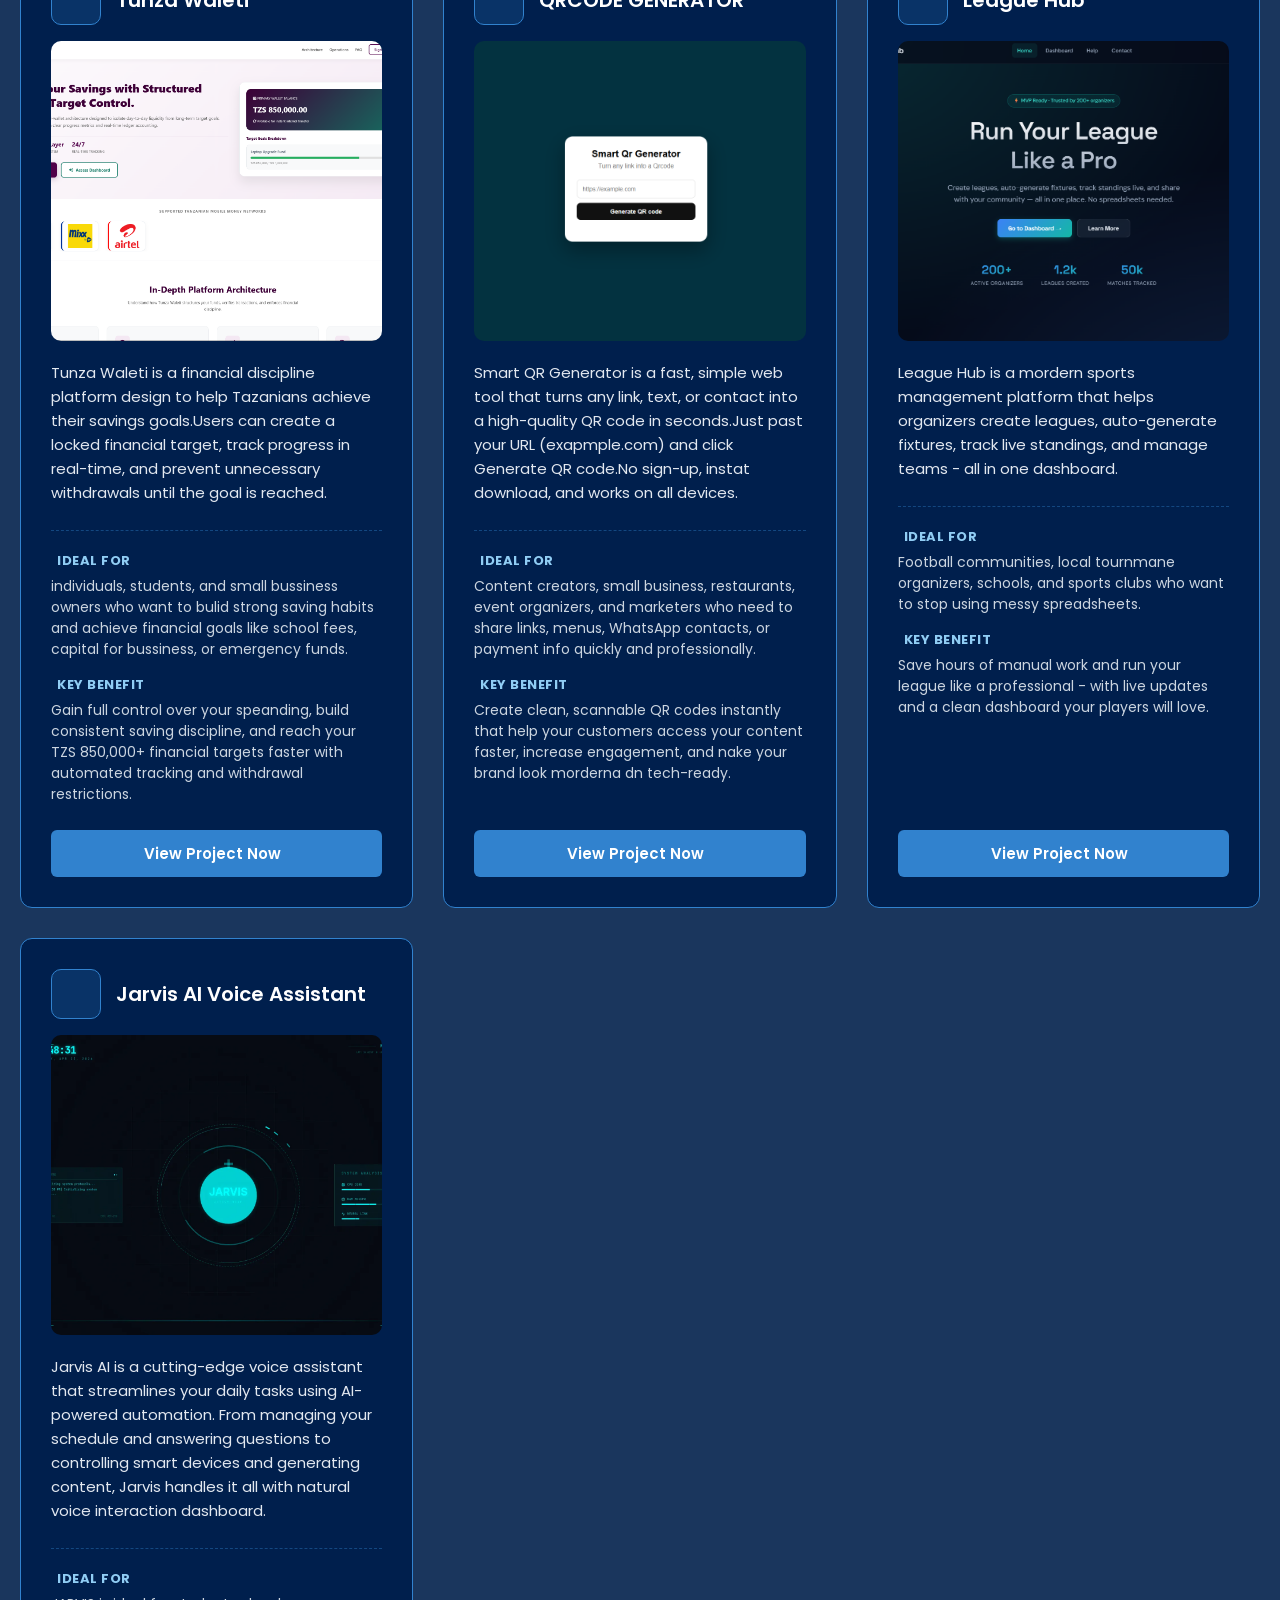
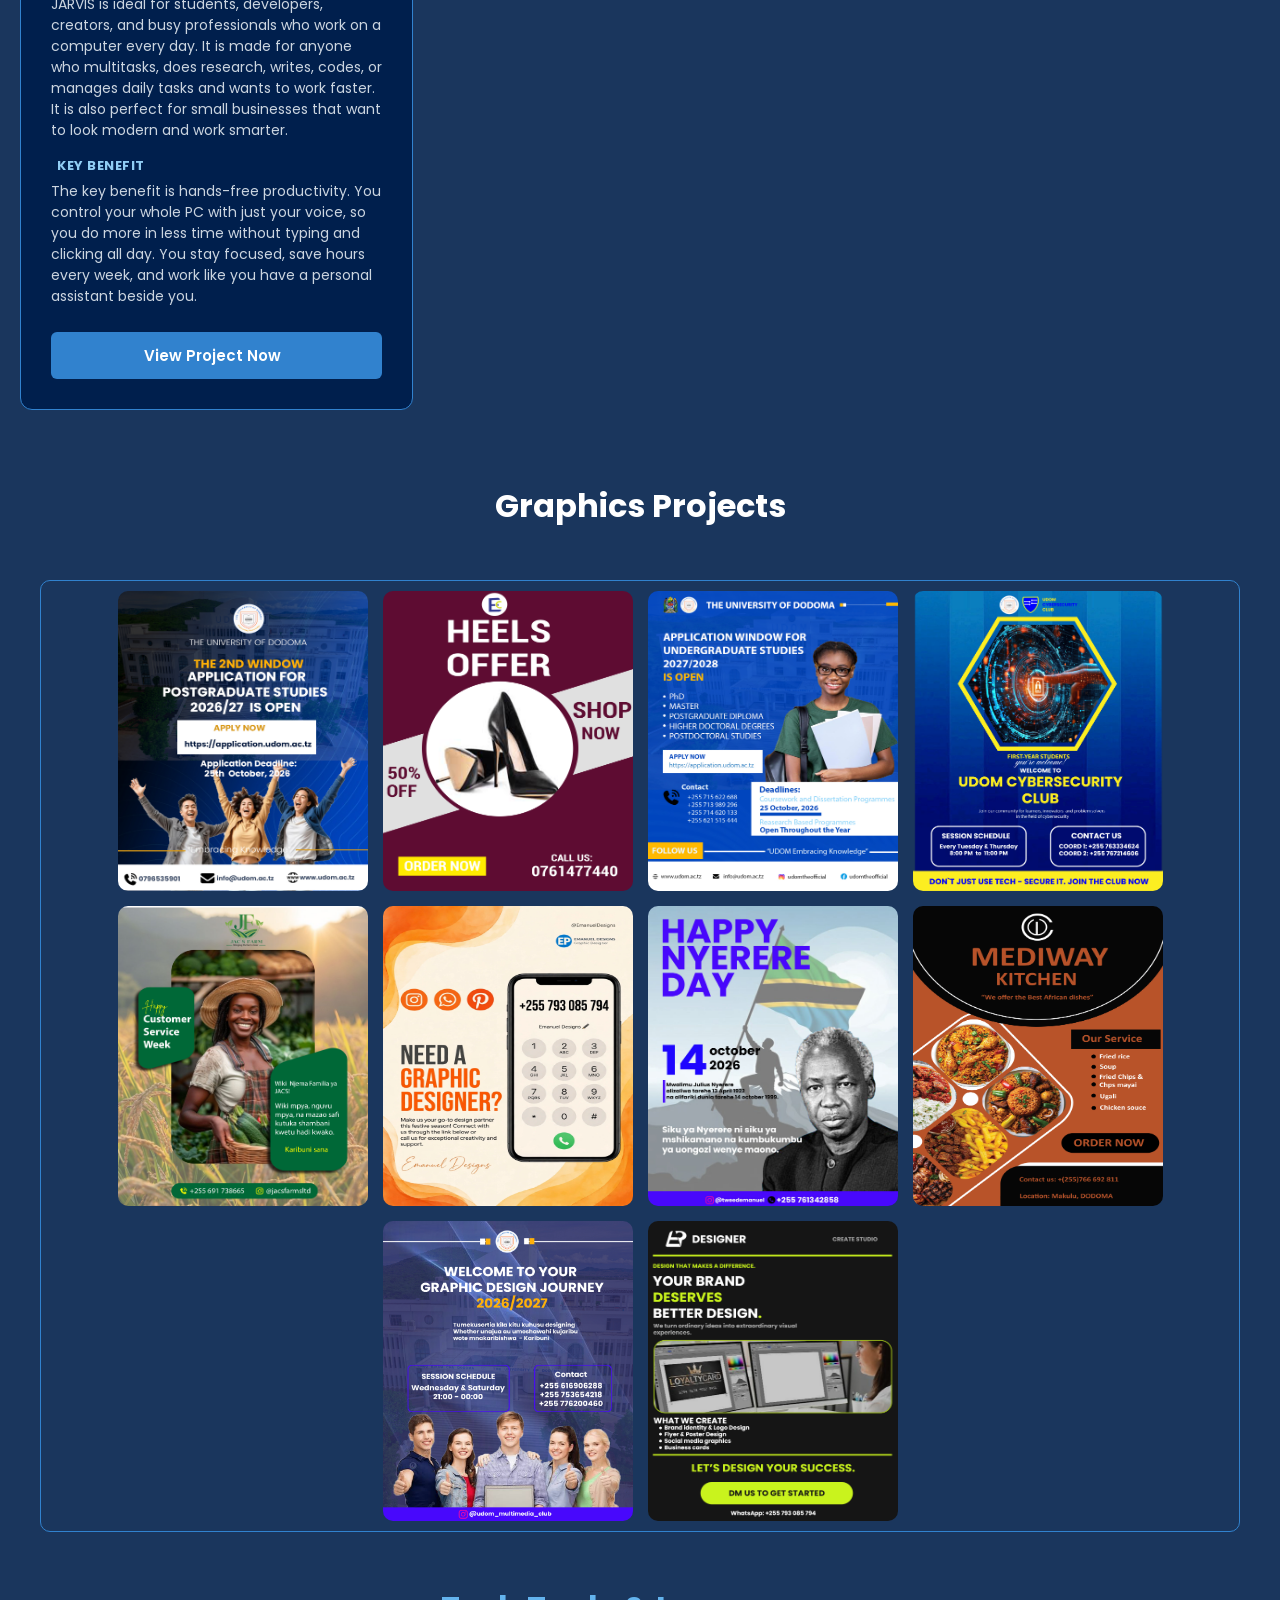
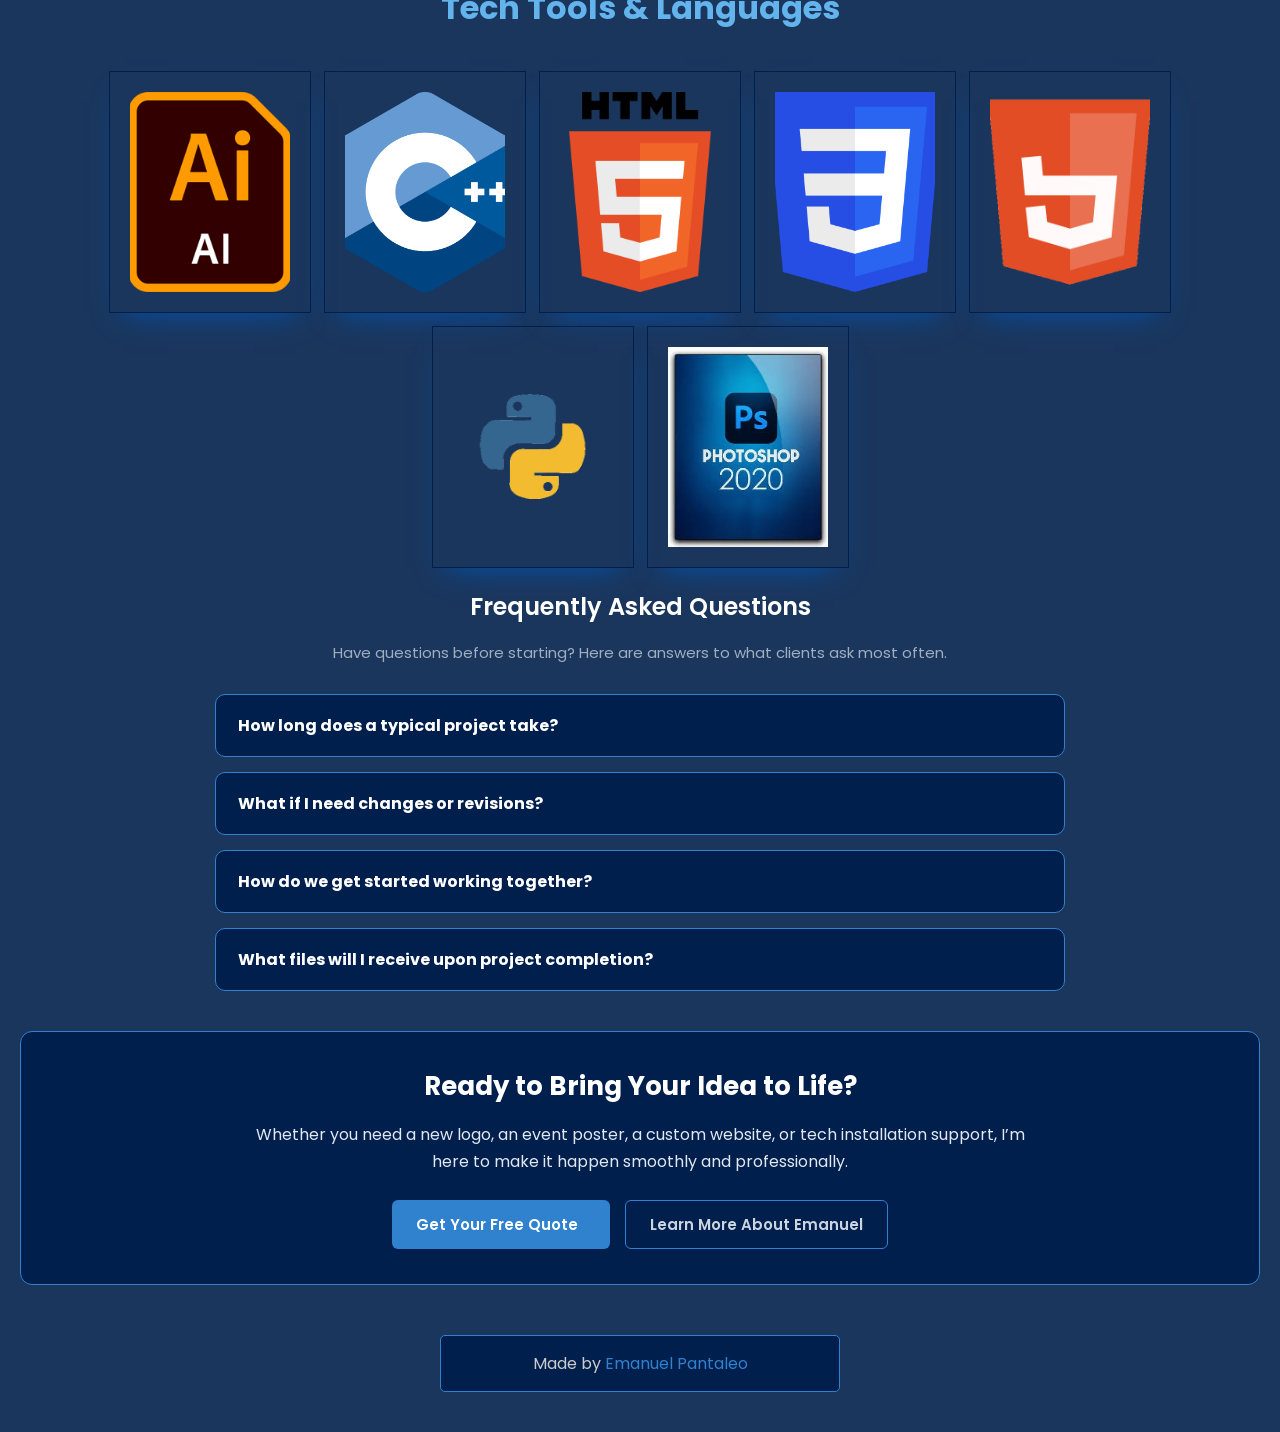
==== commit c9f8773a: "refactor: remove lazy loading from c++ project image in index.html" ====
--- a/index.html
+++ b/index.html
@@ -375,7 +375,7 @@
                     <i class="line left"></i>
                 </div>
                 <div class="card">
-                    <img src="assets/images/c++ 1 (1).png" loading="lazy" alt="">
+                    <img src="assets/images/c++ 1 (1).png" alt="">
 
                     <i class="line top"></i>
                     <i class="line right"></i>
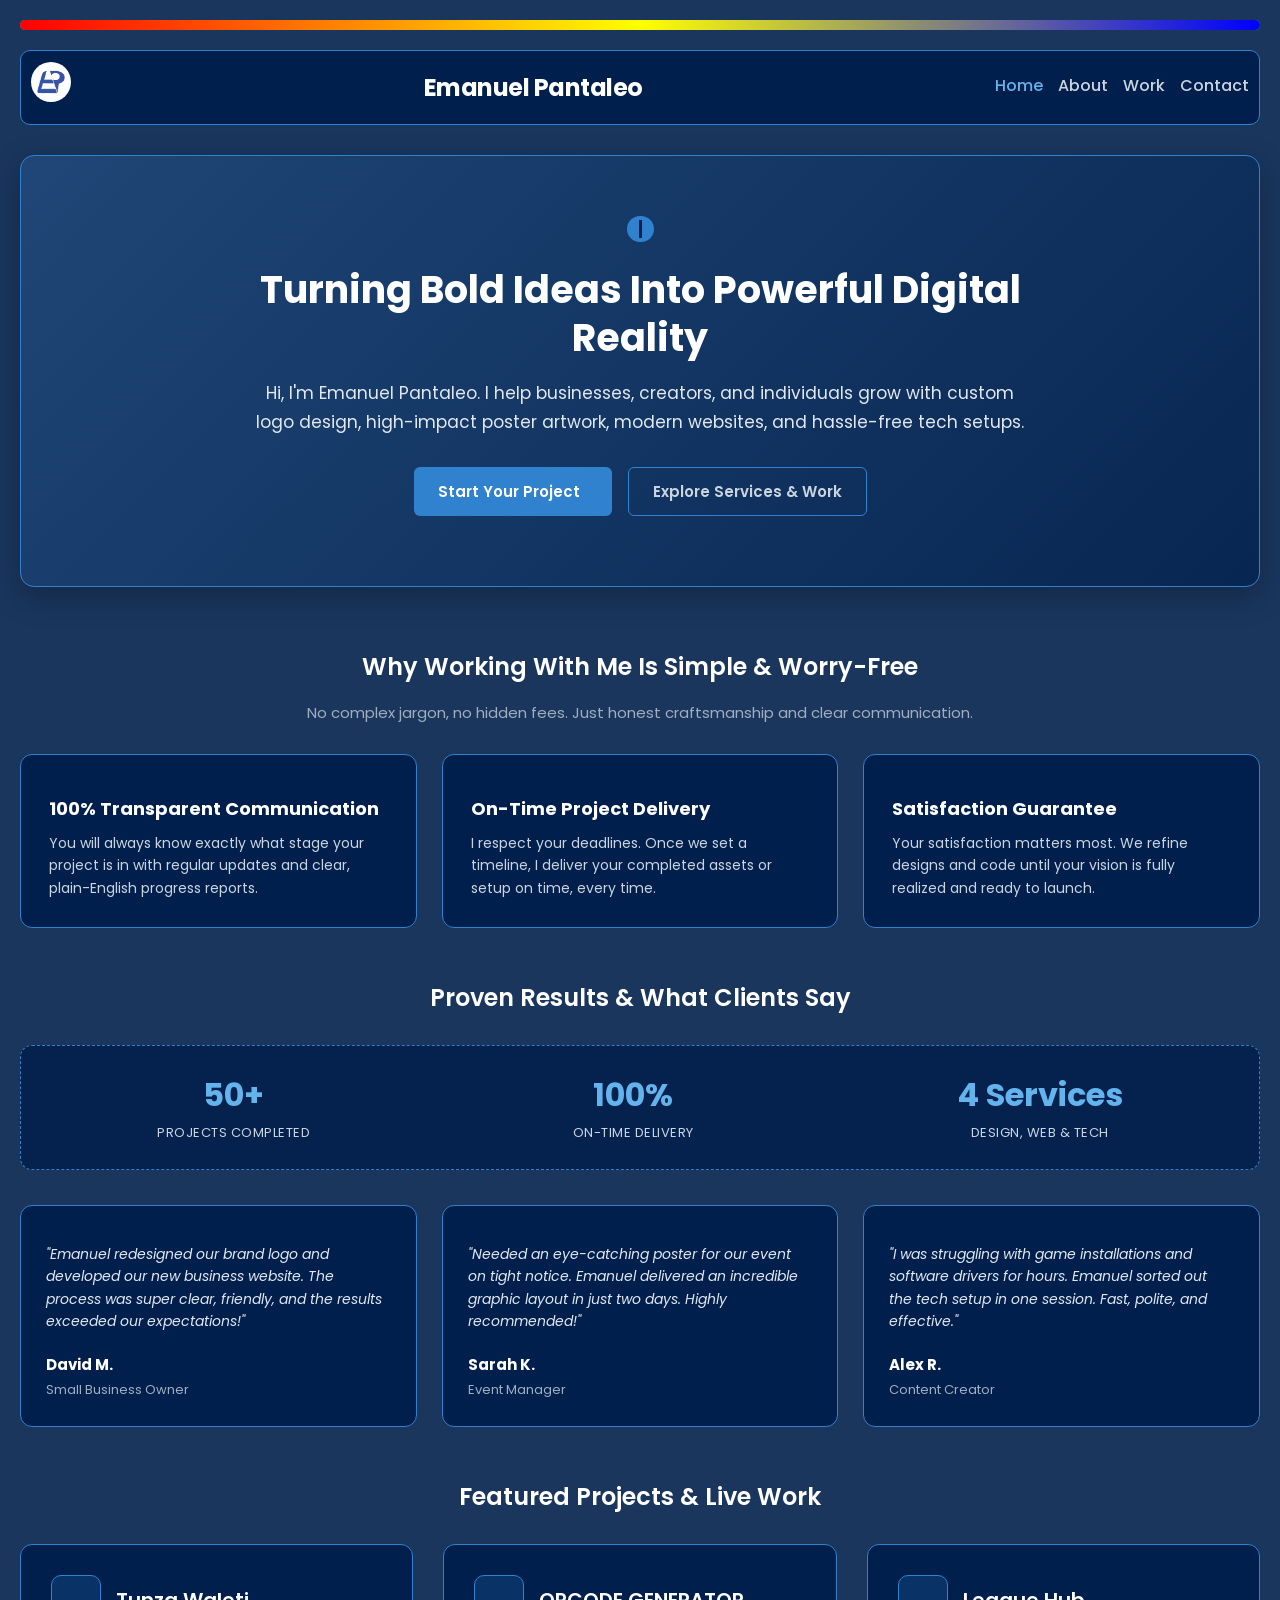
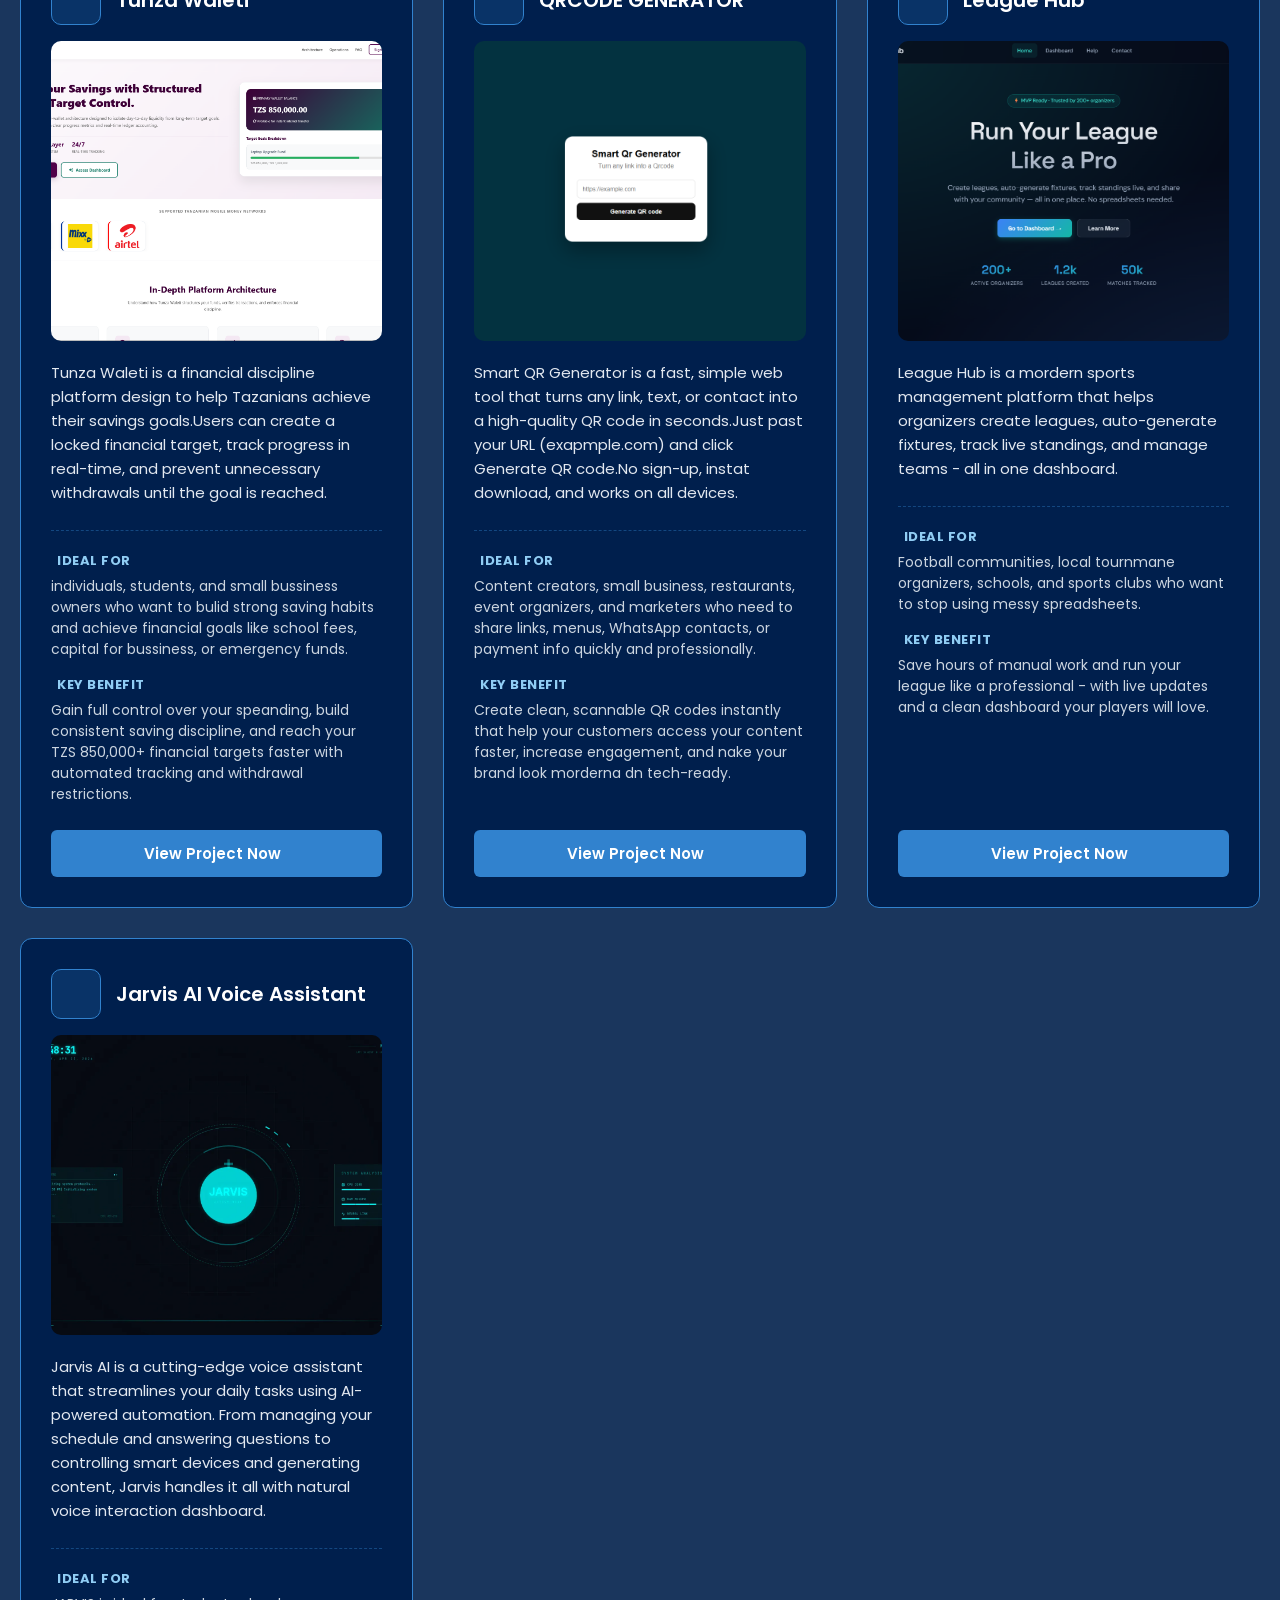
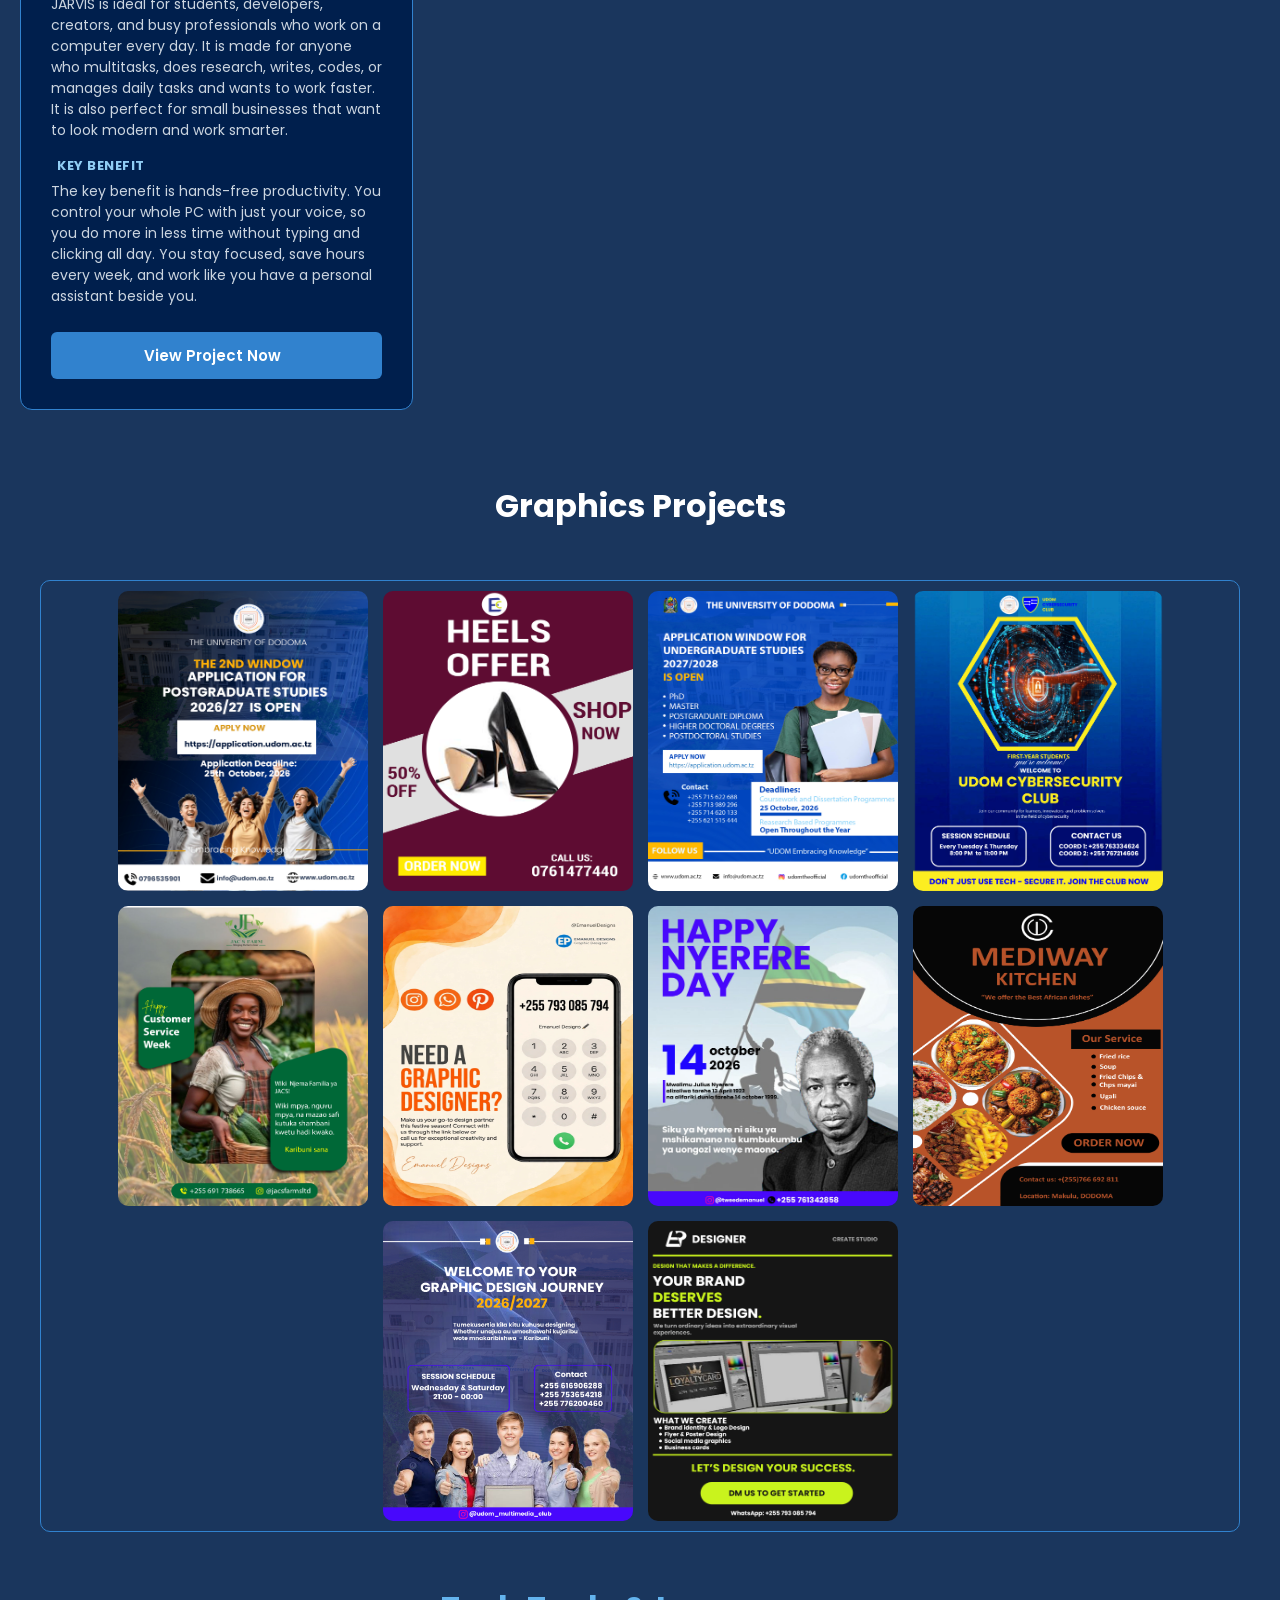
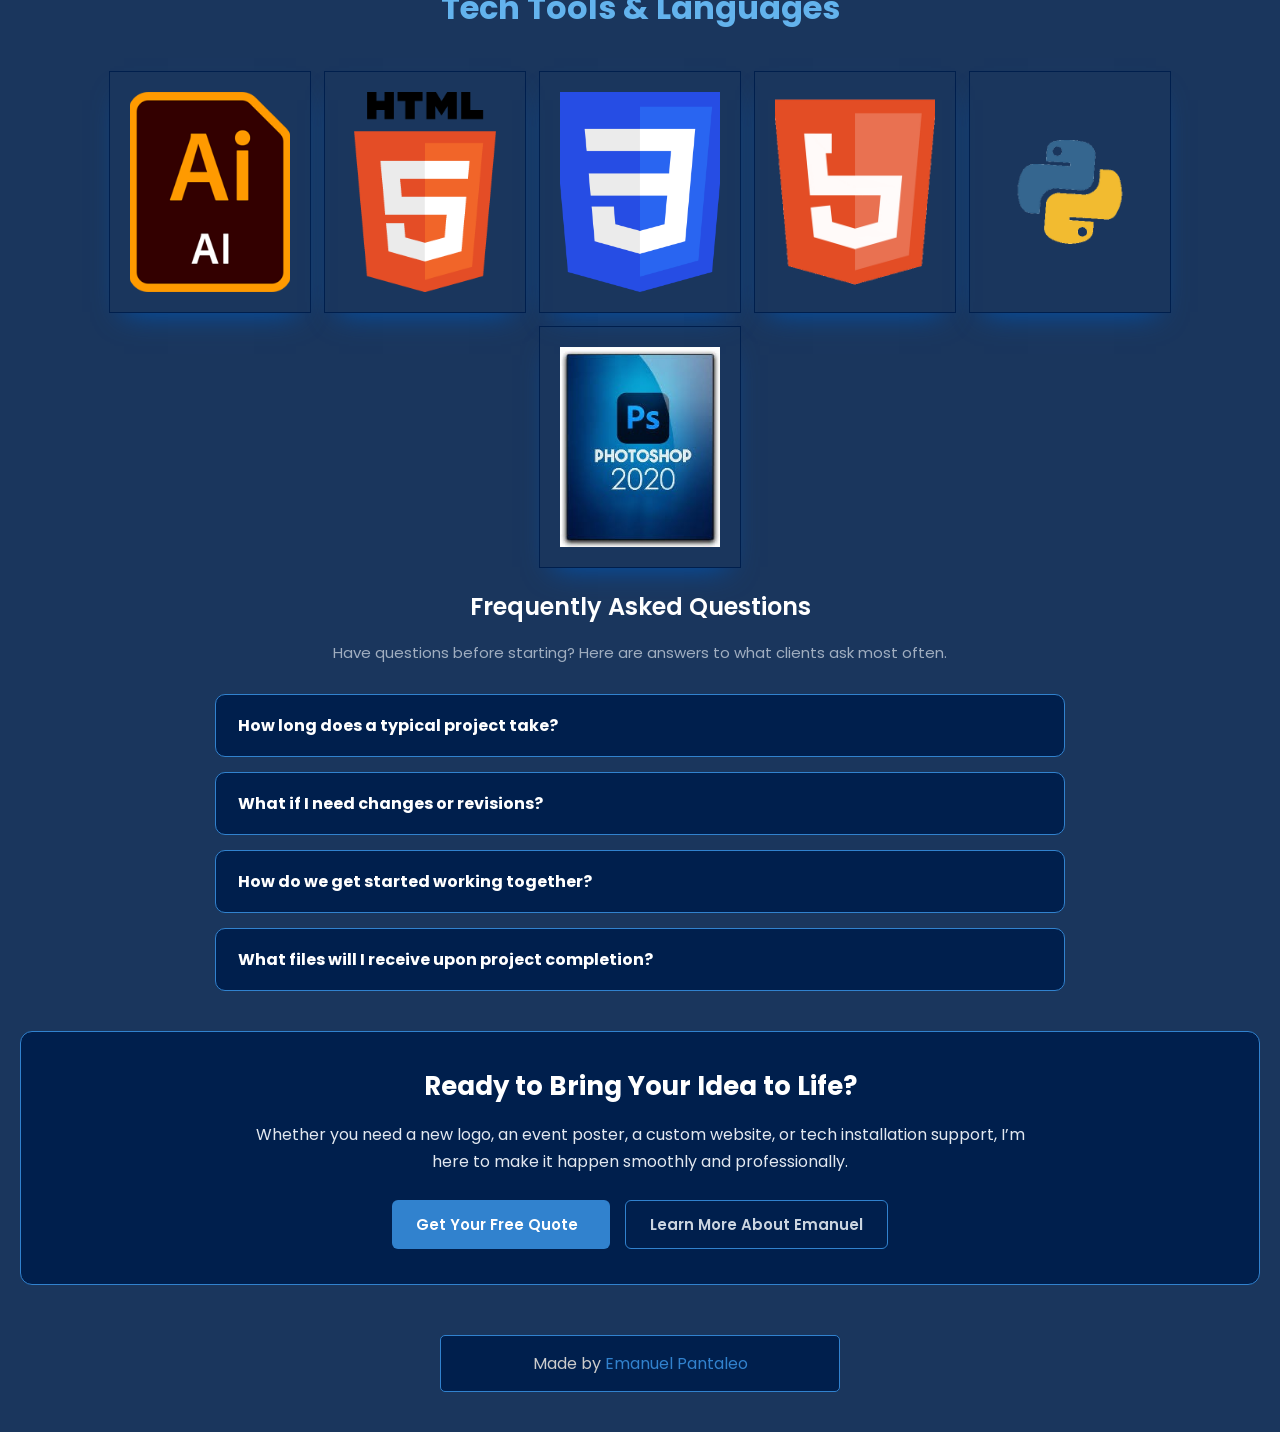
==== commit e62d0bfa: "fix: comment out unused C++ card element in index.html" ====
--- a/index.html
+++ b/index.html
@@ -374,14 +374,14 @@
                     <i class="line bottom"></i>
                     <i class="line left"></i>
                 </div>
-                <div class="card">
+                <!-- <div class="card">
                     <img src="assets/images/c++ 1 (1).png" alt="">
 
                     <i class="line top"></i>
                     <i class="line right"></i>
                     <i class="line bottom"></i>
                     <i class="line left"></i>
-                </div>
+                </div> -->
                 <div class="card">
                     <img src="assets/images/html 1 (1).png" loading="lazy" alt="">
 
